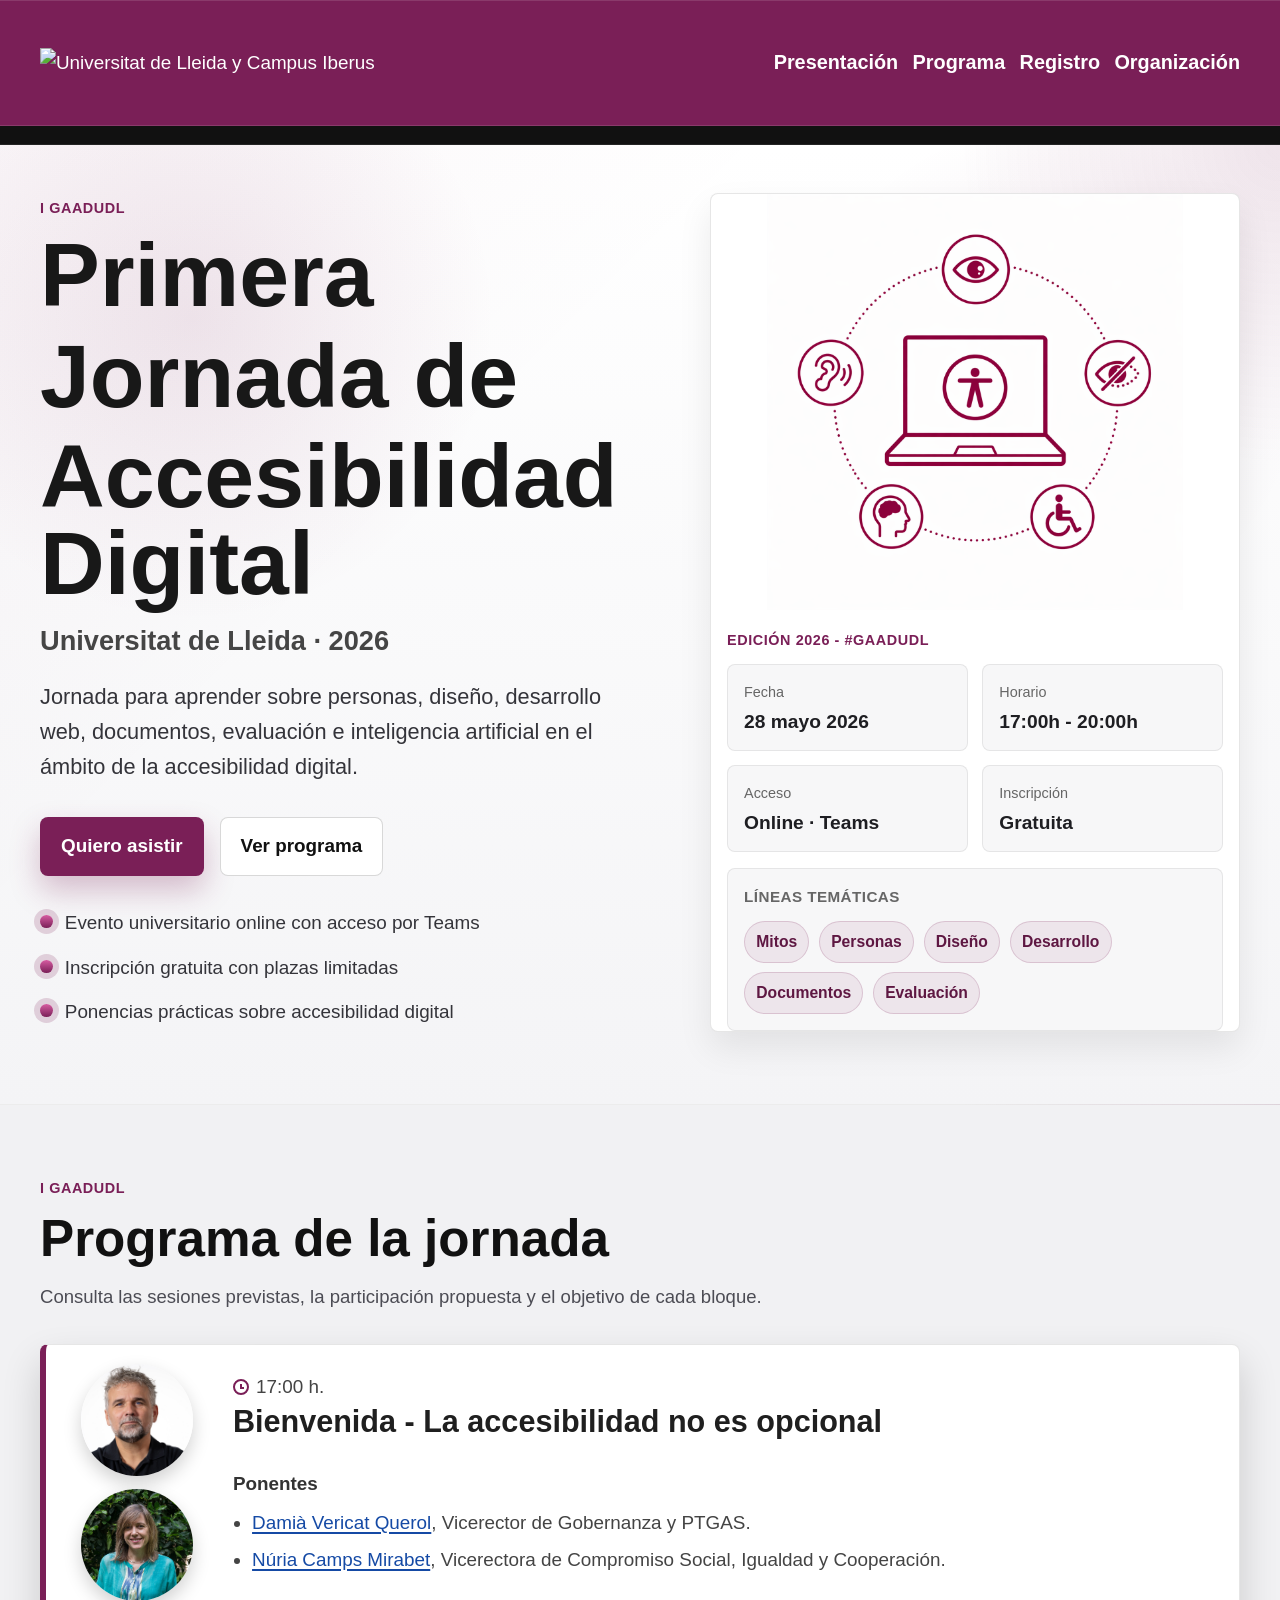
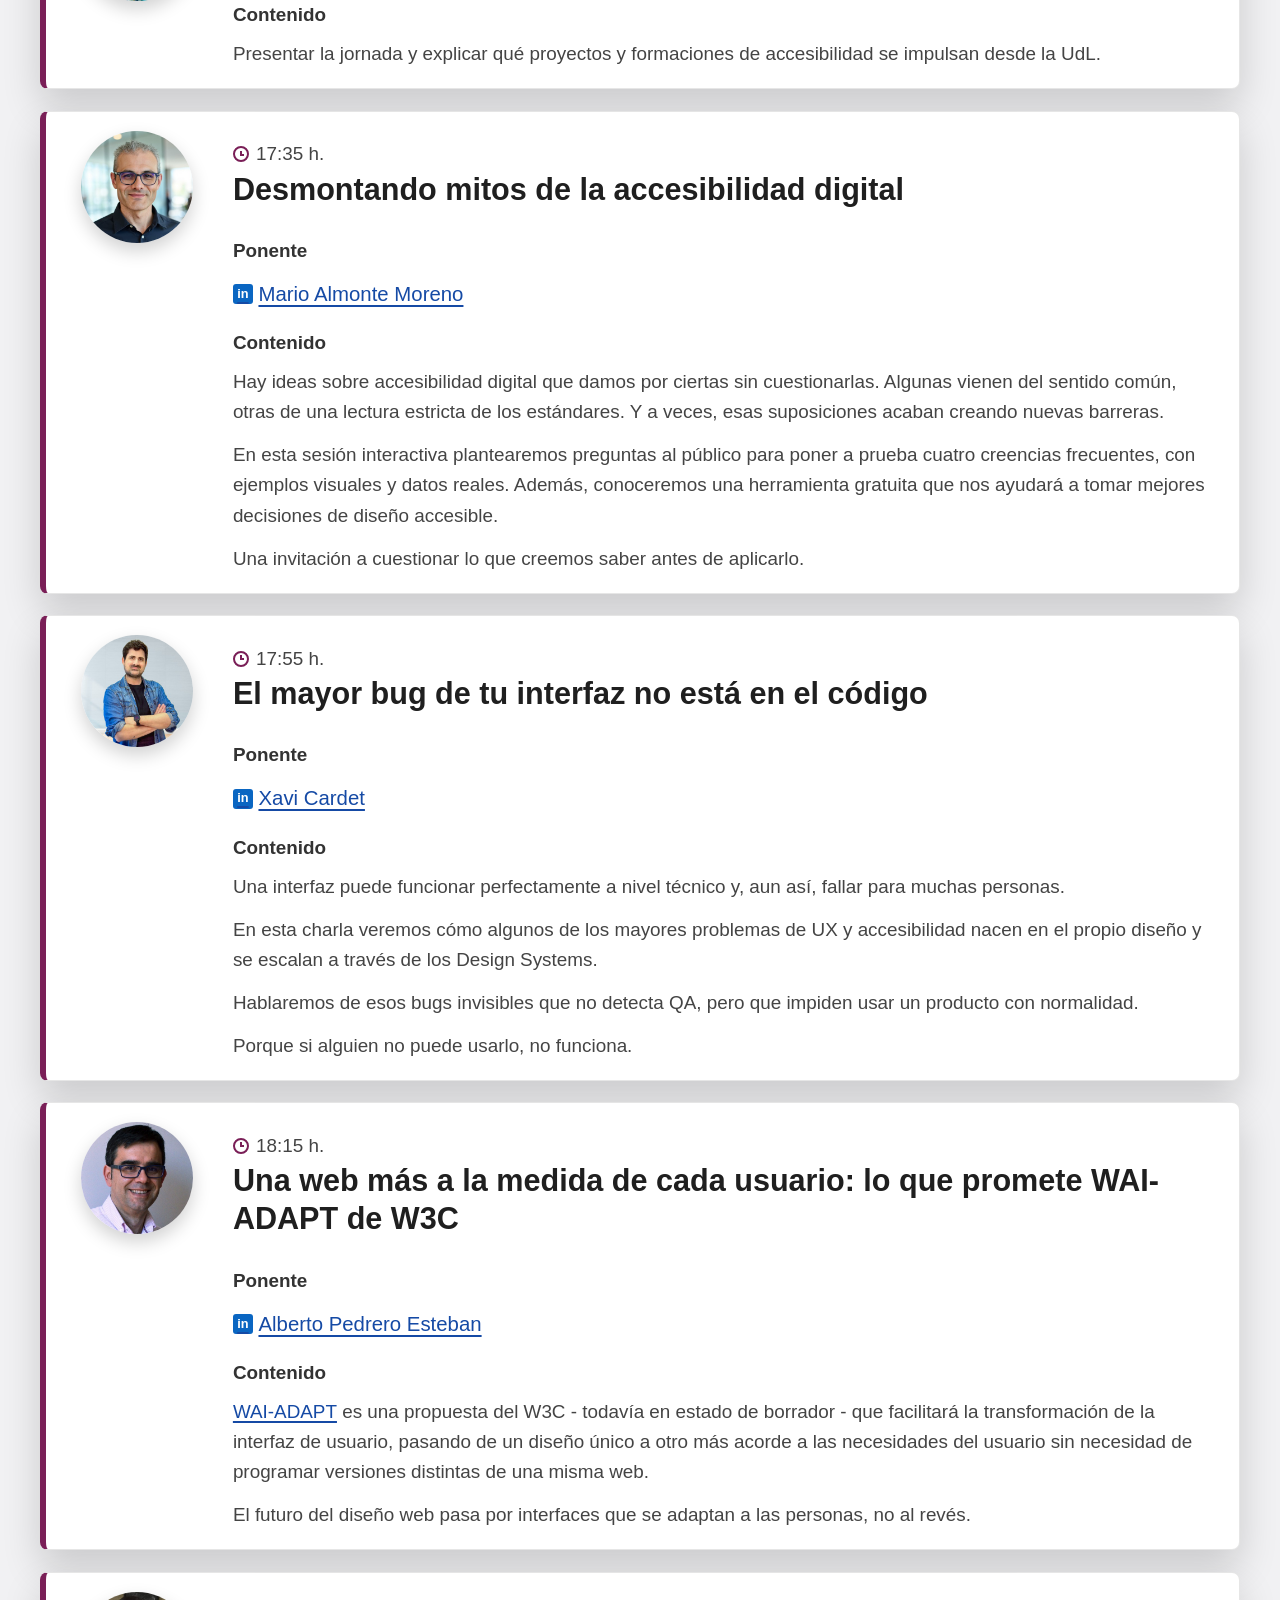
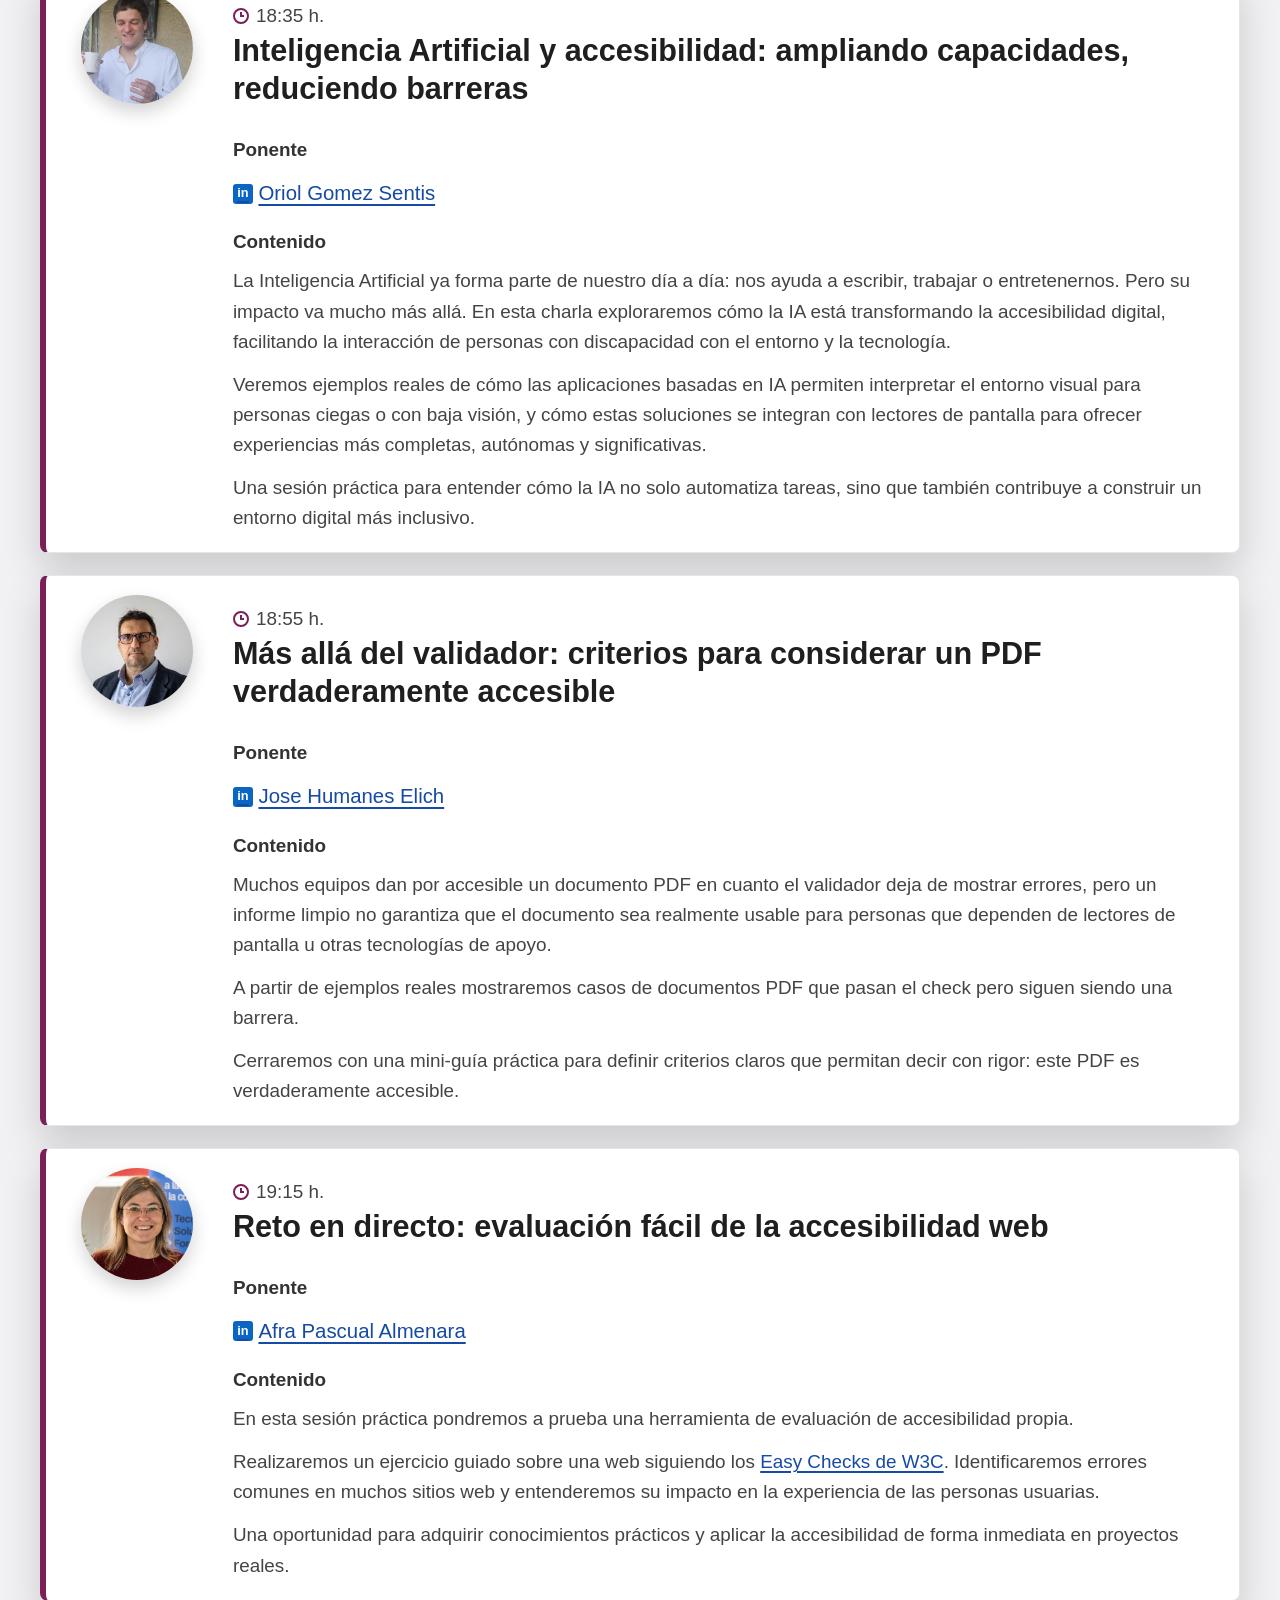
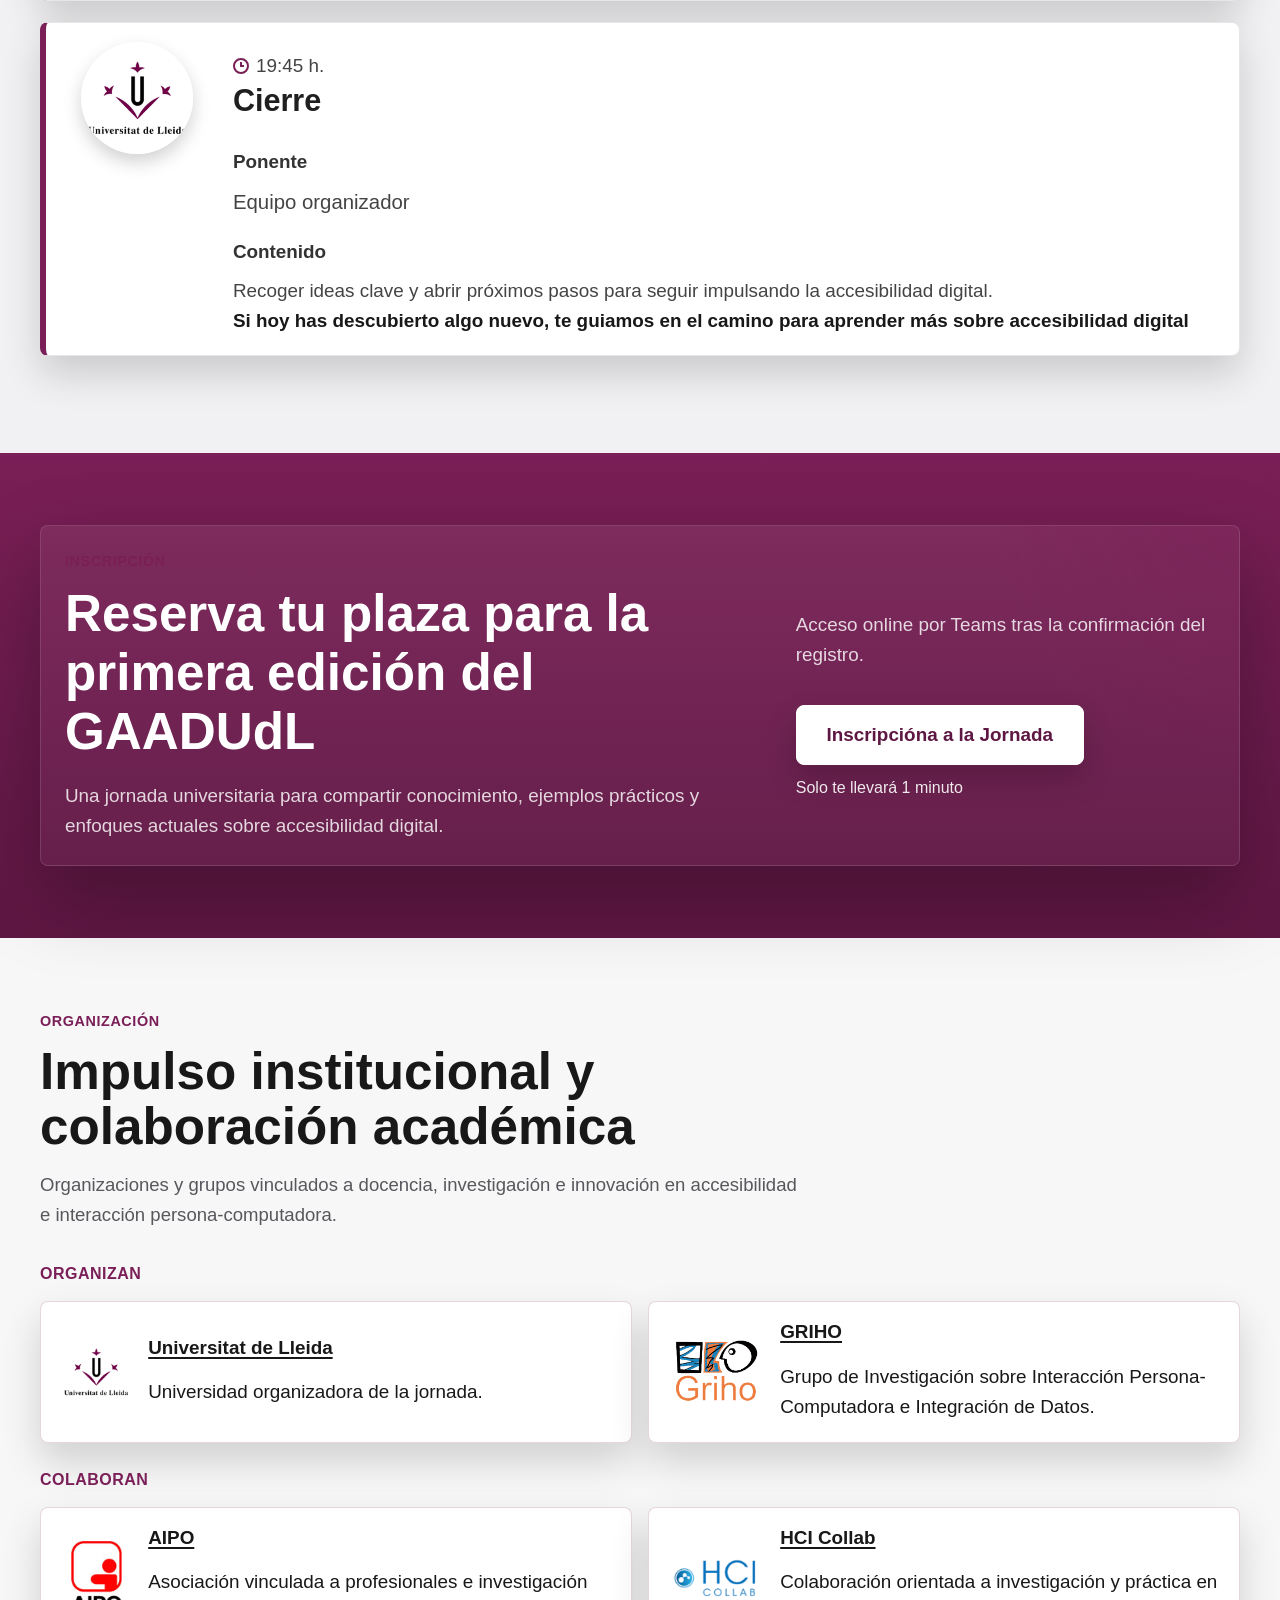
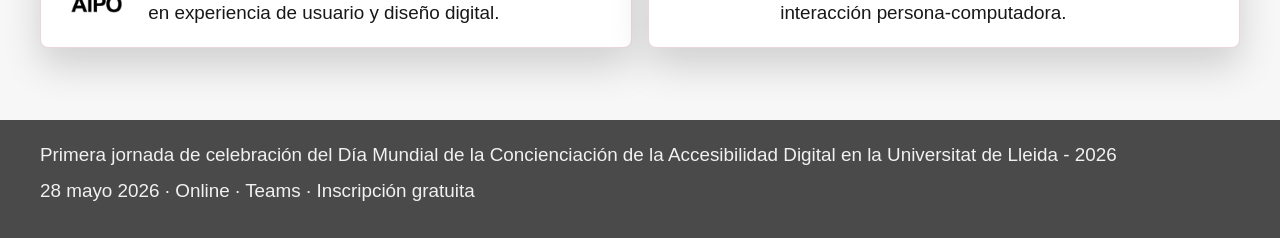
==== index.html @ f54ff7e2 "Update index.html" ====
<!doctype html>
<html lang="es">
<head>
  <meta charset="utf-8">
  <meta name="viewport" content="width=device-width, initial-scale=1">
  <title>Primera Jornada de Accesibilidad Digital | Universitat de Lleida 2026</title>
  <meta name="description" content="Primera jornada de celebración del Día Mundial de la Concienciación de la Accesibilidad Digital en la Universitat de Lleida - 2026. Evento online con inscripción gratuita.">
  <link rel="icon" href="imgs/udl.jpeg" type="image/jpeg">
  <link rel="stylesheet" href="styles.css">
</head>
<body>
  <a class="skip-link" href="#main-content">Saltar al contenido principal</a>

  <header class="site-header">
    <div class="site-header__brandbar">
      <div class="container site-header__brandbar-inner">
        <a class="brand" href="#top">
          <img class="brand__logo-lockup" src="https://www.udl.cat/export/sites/universitat-lleida/.galleries/imagenes-estructura/logo-udl-cabecera.png_1747225888.png" alt="Universitat de Lleida y Campus Iberus">
        </a>
        <button class="menu-toggle" type="button" aria-expanded="false" aria-controls="site-nav">
          Menú
        </button>

        <nav id="site-nav" class="site-nav">
          <ul class="site-nav__list">
            <li><a href="#top">Presentación</a></li>
            <li><a href="#programa">Programa</a></li>
            <li><a href="#registro">Registro</a></li>
            <li><a href="#colaboran">Organización</a></li>
          </ul>
        </nav>
      </div>
    </div>
    <div class="site-header__navband" aria-hidden="true"></div>
  </header>

  <main id="main-content">
    <section id="top" class="hero">
      <div class="hero__backdrop" aria-hidden="true"></div>
      <div class="container hero__grid">
        <div class="hero__content" data-reveal>
          <p class="eyebrow">I GAADUdL</p>
          <h1 class="hero__title">
            <span>Primera </span>
            <span>Jornada de</span>
            <span>Accesibilidad Digital</span>
            <span class="hero__title-subline">Universitat de Lleida · 2026</span>
          </h1>
          <p class="hero__lead">Jornada para aprender sobre personas, diseño, desarrollo web, documentos, evaluación e inteligencia artificial en el ámbito de la accesibilidad digital.</p>

          <div class="hero__actions">

            <a class="button button--primary" href="https://docs.google.com/forms/d/e/1FAIpQLSciwU3qkPsldOzQtyGm69Jm1RcRMKRgeHEhga_idh_gdgJNEg/viewform" target="_blank" rel="noopener noreferrer">
              Quiero asistir
              <span class="visually-hidden">(se abre en una pestaña nueva)</span>
            </a>
            
  
<!--
            <a class="button button--primary" href="https://docs.google.com/forms/d/e/1FAIpQLSciwU3qkPsldOzQtyGm69Jm1RcRMKRgeHEhga_idh_gdgJNEg/viewform" target="_blank" rel="noopener noreferrer">
              Inscribirme a la Jornada
              <span class="visually-hidden">(se abre en una pestaña nueva)</span>
            </a> -->
            <a class="button button--secondary" href="#programa">Ver programa</a>
          </div>

          <ul class="hero__highlights">
            <li>Evento universitario online con acceso por Teams</li>
            <li>Inscripción gratuita con plazas limitadas</li>
            <li>Ponencias prácticas sobre accesibilidad digital</li>
          </ul>
        </div>

        <div class="hero__visual" data-reveal>
          <div class="hero-panel">
            <img class="hero-panel__icon" src="imgs/iconoweb.png" alt="Icono del evento GAADUdL" width="320" height="320">
            <p class="hero-panel__eyebrow">Edición 2026 - #GAADUdL</p>
            <div class="hero-panel__meta">
              <div class="meta-card">
                <span class="meta-card__label">Fecha</span>
                <strong>28 mayo 2026</strong>
              </div>
              <div class="meta-card">
                <span class="meta-card__label">Horario</span>
                <strong>17:00h - 20:00h</strong>
              </div>
              <div class="meta-card">
                <span class="meta-card__label">Acceso</span>
                <strong>Online · Teams</strong>
              </div>
              <div class="meta-card">
                <span class="meta-card__label">Inscripción</span>
                <strong>Gratuita</strong>
              </div>
            </div>

            <div class="hero-panel__topics">
              <p class="hero-panel__topics-title">Líneas temáticas</p>
              <ul class="hero-panel__topics-list">
                <li>Mitos</li>
                <li>Personas</li>
                <li>Diseño</li>
                <li>Desarrollo</li>
                <li>Documentos</li>
                <li>Evaluación</li>
              </ul>
            </div>
          </div>
        </div>
      </div>
    </section>

    <!-- <section id="datos" class="section section--light">
      <div class="container">
        <div class="section-heading" data-reveal>
          <p class="section-heading__eyebrow">Datos clave</p>
          <h2>Todo lo importante, claro desde el primer momento</h2>
          <p>Qué es, cuándo ocurre, cómo se sigue y qué necesitas para participar.</p>
        </div>

        <div class="info-grid">
          <article class="info-card" data-reveal>
            <h3>Fecha</h3>
            <p class="info-card__value">28 mayo 2026</p>
            <p>Sesión única en formato online.</p>
          </article>
          <article class="info-card" data-reveal>
            <h3>Horario</h3>
            <p class="info-card__value">17:00h - 20:00h</p>
            <p>Tres horas de contenidos breves y aplicables.</p>
          </article>
          <article class="info-card" data-reveal>
            <h3>Acceso</h3>
            <p class="info-card__value">Online · Teams</p>
            <p>Recibirás el enlace tras completar la inscripción.</p>
          </article>
          <article class="info-card" data-reveal>
            <h3>Inscripción</h3>
            <p class="info-card__value">Gratuita</p>
            <p>Registro previo necesario para reservar plaza.</p>
          </article>
        </div>
      </div>
    </section> -->

    <section id="programa" class="section section--dark">
      <div class="container">
        <div class="section-heading section-heading--dark" data-reveal>
          <p class="section-heading__eyebrow">I GAADUdL</p>
          <h2 id="programa-title">Programa de la jornada</h2>
          <p class="program-intro">Consulta las sesiones previstas, la participación propuesta y el objetivo de cada bloque.</p>
        </div>

        <div class="dfe-grid-container">
          <article class="dfe-card" aria-labelledby="programa-card-1700" data-reveal>
            <div class="dfe-card-container">
              <p id="hora-ponencia1" class="dfe-card__time-group"><span class="visually-hidden">Hora de inicio: </span><time datetime="2026-05-28T17:00">17:00 h.</time></p>
              <h3 id="programa-card-1700" class="govuk-heading-m" aria-labelledby="programa-card-1700 hora-ponencia1">Bienvenida - La accesibilidad no es opcional</h3>
              <div class="dfe-card__speaker">
                <img class="dfe-card__speaker-image" src="imgs/damia-vericat.jpg" alt="" width="400" height="400">
                <img class="dfe-card__speaker-image" src="imgs/nuria-camps.jpg" alt="" width="400" height="400">
              </div>
              <h4 class="dfe-card__label">Ponentes</h4>
              <ul class="simple-list">
                <li>
                  <a class="dfe-card__speaker-link" href="https://www.udl.cat/ca/organs/vicerectors/vgptgas/" target="_blank" rel="noopener noreferrer">Damià Vericat Querol <span class="visually-hidden">(se abre en una pestaña nueva)</span></a>, Vicerector de Gobernanza y PTGAS.
                </li>
                <li>
                  <a class="dfe-card__speaker-link" href="https://www.udl.cat/ca/organs/vicerectors/vcsic/" target="_blank" rel="noopener noreferrer">Núria Camps Mirabet <span class="visually-hidden">(se abre en una pestaña nueva)</span></a>, Vicerectora de Compromiso Social, Igualdad y Cooperación.
                </li>
              </ul>
              <h4 class="dfe-card__label">Contenido</h4>
              <p>Presentar la jornada y explicar qué proyectos y formaciones de accesibilidad se impulsan desde la UdL.</p>
            </div>
          </article>

          <article class="dfe-card" aria-labelledby="programa-card-1735" data-reveal>
            <div class="dfe-card-container">
              <p id="hora-ponencia2" class="dfe-card__time-group"><span class="visually-hidden">Hora de inicio: </span><time datetime="2026-05-28T17:35">17:35 h.</time></p>
              <h3 id="programa-card-1735" class="govuk-heading-m" aria-labelledby="programa-card-1735 hora-ponencia2">Desmontando mitos de la accesibilidad digital</h3>
              <div class="dfe-card__speaker">
                <img class="dfe-card__speaker-image" src="imgs/mario-almonte.jpeg" alt="" width="400" height="400">
              </div>
              <h4 class="dfe-card__label">Ponente</h4>
              <p class="govuk-body-s"><a class="dfe-card__speaker-link" href="https://www.linkedin.com/in/marioalmonte/" target="_blank" rel="noopener noreferrer"><span class="linkedin-icon" aria-hidden="true">in</span>Mario Almonte Moreno <span class="visually-hidden">(se abre en una pestaña nueva)</span></a></p>
              <h4 class="dfe-card__label">Contenido</h4>
              <p>Hay ideas sobre accesibilidad digital que damos por ciertas sin cuestionarlas. Algunas vienen del sentido común, otras de una lectura estricta de los estándares. Y a veces, esas suposiciones acaban creando nuevas barreras.</p>
              <p>En esta sesión interactiva plantearemos preguntas al público para poner a prueba cuatro creencias frecuentes, con ejemplos visuales y datos reales. Además, conoceremos una herramienta gratuita que nos ayudará a tomar mejores decisiones de diseño accesible.</p>
              <p>Una invitación a cuestionar lo que creemos saber antes de aplicarlo.</p>
            </div>
          </article>

          <article class="dfe-card" aria-labelledby="programa-card-1755" data-reveal>
            <div class="dfe-card-container">
              <p id="hora-ponencia3" class="dfe-card__time-group"><span class="visually-hidden">Hora de inicio: </span><time datetime="2026-05-28T17:55">17:55 h.</time></p>
              <h3 id="programa-card-1755" class="govuk-heading-m" aria-labelledby="programa-card-1755 hora-ponencia3">El mayor bug de tu interfaz no está en el código</h3>
              <div class="dfe-card__speaker">
                <img class="dfe-card__speaker-image" src="imgs/xavi-cardet.jpeg" alt="" width="400" height="400">
              </div>
              <h4 class="dfe-card__label">Ponente</h4>
              <p class="govuk-body-s"><a class="dfe-card__speaker-link" href="https://www.linkedin.com/in/uxavi-cardet/" target="_blank" rel="noopener noreferrer"><span class="linkedin-icon" aria-hidden="true">in</span>Xavi Cardet <span class="visually-hidden">(se abre en una pestaña nueva)</span></a></p>
              <h4 class="dfe-card__label">Contenido</h4>
              <p>Una interfaz puede funcionar perfectamente a nivel técnico y, aun así, fallar para muchas personas.</p>
              <p>En esta charla veremos cómo algunos de los mayores problemas de UX y accesibilidad nacen en el propio diseño y se escalan a través de los Design Systems.</p>
              <p>Hablaremos de esos bugs invisibles que no detecta QA, pero que impiden usar un producto con normalidad.</p>
              <p>Porque si alguien no puede usarlo, no funciona.</p>
            </div>
          </article>

          <article class="dfe-card" aria-labelledby="programa-card-1815" data-reveal>
            <div class="dfe-card-container">
              <p id="hora-ponencia4" class="dfe-card__time-group"><span class="visually-hidden">Hora de inicio: </span><time datetime="2026-05-28T18:15">18:15 h.</time></p>
              <h3 id="programa-card-1815" class="govuk-heading-m" aria-labelledby="programa-card-1815 hora-ponencia4">Una web más a la medida de cada usuario: lo que promete WAI-ADAPT de W3C</h3>
              <div class="dfe-card__speaker">
                <img class="dfe-card__speaker-image" src="imgs/alberto-pedrero.jpeg" alt="" width="400" height="400">
              </div>
              <h4 class="dfe-card__label">Ponente</h4>
              <p class="govuk-body-s"><a class="dfe-card__speaker-link" href="https://www.linkedin.com/in/apedreroes/" target="_blank" rel="noopener noreferrer"><span class="linkedin-icon" aria-hidden="true">in</span>Alberto Pedrero Esteban <span class="visually-hidden">(se abre en una pestaña nueva)</span></a></p>
              <h4 class="dfe-card__label">Contenido</h4>
              <p><a class="dfe-card__speaker-link" href="https://www.w3.org/WAI/adapt/" target="_blank" rel="noopener noreferrer">WAI-ADAPT <span class="visually-hidden">(se abre en una pestaña nueva)</span></a> es una propuesta del W3C - todavía en estado de borrador - que facilitará la transformación de la interfaz de usuario, pasando de un diseño único a otro más acorde a las necesidades del usuario sin necesidad de programar versiones distintas de una misma web.</p>
              <p>El futuro del diseño web pasa por interfaces que se adaptan a las personas, no al revés.</p>
            </div>
          </article>

          <article class="dfe-card" aria-labelledby="programa-card-1835" data-reveal>
            <div class="dfe-card-container">
              <p id="hora-ponencia5" class="dfe-card__time-group"><span class="visually-hidden">Hora de inicio: </span><time datetime="2026-05-28T18:35">18:35 h.</time></p>
              <h3 id="programa-card-1835" class="govuk-heading-m" aria-labelledby="programa-card-1835 hora-ponencia5">Inteligencia Artificial y accesibilidad: ampliando capacidades, reduciendo barreras</h3>
              <div class="dfe-card__speaker">
                <img class="dfe-card__speaker-image" src="imgs/oriol-gomez.jpeg" alt="" width="400" height="400">
              </div>
              <h4 class="dfe-card__label">Ponente</h4>
              <p class="govuk-body-s"><a class="dfe-card__speaker-link" href="https://www.linkedin.com/in/ogomez92/" target="_blank" rel="noopener noreferrer"><span class="linkedin-icon" aria-hidden="true">in</span>Oriol Gomez Sentis <span class="visually-hidden">(se abre en una pestaña nueva)</span></a></p>
              <h4 class="dfe-card__label">Contenido</h4>
              <p>La Inteligencia Artificial ya forma parte de nuestro día a día: nos ayuda a escribir, trabajar o entretenernos. Pero su impacto va mucho más allá. En esta charla exploraremos cómo la IA está transformando la accesibilidad digital, facilitando la interacción de personas con discapacidad con el entorno y la tecnología.</p>
              <p>Veremos ejemplos reales de cómo las aplicaciones basadas en IA permiten interpretar el entorno visual para personas ciegas o con baja visión, y cómo estas soluciones se integran con lectores de pantalla para ofrecer experiencias más completas, autónomas y significativas.</p>
              <p>Una sesión práctica para entender cómo la IA no solo automatiza tareas, sino que también contribuye a construir un entorno digital más inclusivo.</p>
            </div>
          </article>

          <article class="dfe-card" aria-labelledby="programa-card-1855" data-reveal>
            <div class="dfe-card-container">
              <p id="hora-ponencia6" class="dfe-card__time-group"><span class="visually-hidden">Hora de inicio: </span><time datetime="2026-05-28T18:55">18:55 h.</time></p>
              <h3 id="programa-card-1855" class="govuk-heading-m" aria-labelledby="programa-card-1855 hora-ponencia6">Más allá del validador: criterios para considerar un PDF verdaderamente accesible</h3>
              <div class="dfe-card__speaker">
                <img class="dfe-card__speaker-image" src="imgs/jose-humanes.jpeg" alt="" width="400" height="400">
              </div>
              <h4 class="dfe-card__label">Ponente</h4>
              <p class="govuk-body-s"><a class="dfe-card__speaker-link" href="https://www.linkedin.com/in/josehumanes/" target="_blank" rel="noopener noreferrer"><span class="linkedin-icon" aria-hidden="true">in</span>Jose Humanes Elich <span class="visually-hidden">(se abre en una pestaña nueva)</span></a></p>
              <h4 class="dfe-card__label">Contenido</h4>
              <p>Muchos equipos dan por accesible un documento PDF en cuanto el validador deja de mostrar errores, pero un informe limpio no garantiza que el documento sea realmente usable para personas que dependen de lectores de pantalla u otras tecnologías de apoyo.</p>
              <p>A partir de ejemplos reales mostraremos casos de documentos PDF que pasan el check pero siguen siendo una barrera.</p>
              <p>Cerraremos con una mini-guía práctica para definir criterios claros que permitan decir con rigor: este PDF es verdaderamente accesible.</p>
            </div>
          </article>

          <article class="dfe-card" aria-labelledby="programa-card-1915" data-reveal>
            <div class="dfe-card-container">
              <p id="hora-ponencia7" class="dfe-card__time-group"><span class="visually-hidden">Hora de inicio: </span><time datetime="2026-05-28T19:15">19:15 h.</time></p>
              <h3 id="programa-card-1915" class="govuk-heading-m" aria-labelledby="programa-card-1915 hora-ponencia7">Reto en directo: evaluación fácil de la accesibilidad web</h3>
              <div class="dfe-card__speaker">
                <img class="dfe-card__speaker-image" src="imgs/afra-pascual.jpeg" alt="" width="400" height="400">
              </div>
              <h4 class="dfe-card__label">Ponente</h4>
              <p class="govuk-body-s"><a class="dfe-card__speaker-link" href="https://www.linkedin.com/in/afra-pascual-almenara/" target="_blank" rel="noopener noreferrer"><span class="linkedin-icon" aria-hidden="true">in</span>Afra Pascual Almenara <span class="visually-hidden">(se abre en una pestaña nueva)</span></a></p>
              <h4 class="dfe-card__label">Contenido</h4>
              <p>En esta sesión práctica pondremos a prueba una herramienta de evaluación de accesibilidad propia.</p>
              <p>Realizaremos un ejercicio guiado sobre una web siguiendo los <a class="dfe-card__speaker-link" href="https://www.w3.org/WAI/test-evaluate/easy-checks/" target="_blank" rel="noopener noreferrer">Easy Checks de W3C <span class="visually-hidden">(se abre en una pestaña nueva)</span></a>. Identificaremos errores comunes en muchos sitios web y entenderemos su impacto en la experiencia de las personas usuarias.</p>
              <p>Una oportunidad para adquirir conocimientos prácticos y aplicar la accesibilidad de forma inmediata en proyectos reales.</p>
            </div>
          </article>

          <article class="dfe-card" aria-labelledby="programa-card-1945" data-reveal>
            <div class="dfe-card-container">
              <p id="hora-ponencia8" class="dfe-card__time-group"><span class="visually-hidden">Hora de inicio: </span><time datetime="2026-05-28T19:45">19:45 h.</time></p>
              <h3 id="programa-card-1945" class="govuk-heading-m" aria-labelledby="programa-card-1945 hora-ponencia8">Cierre</h3>
              <div class="dfe-card__speaker">
                <img class="dfe-card__speaker-image" src="imgs/udl.jpeg" alt="Logotipo de la Universitat de Lleida" width="400" height="400">
              </div>
              <h4 class="dfe-card__label">Ponente</h4>
              <p class="govuk-body-s">Equipo organizador</p>
              <h4 class="dfe-card__label">Contenido</h4>
              <p>Recoger ideas clave y abrir próximos pasos para seguir impulsando la accesibilidad digital.</p>
              <b>Si hoy has descubierto algo nuevo, te guiamos en el camino para aprender más sobre accesibilidad digital</b>
            </div>
          </article>
        </div>
      </div>
    </section>

    <section id="registro" class="section section--accent">
      <div class="container cta-panel" data-reveal>
        <div class="cta-panel__content">
          <p class="section-heading__eyebrow">Inscripción</p>
          <h2>Reserva tu plaza para la primera edición del GAADUdL</h2>
          <p>Una jornada universitaria para compartir conocimiento, ejemplos prácticos y enfoques actuales sobre accesibilidad digital.</p>
        </div>

        <div class="cta-panel__actions">
          <p class="cta-panel__note">Acceso online por Teams tras la confirmación del registro.</p>
          <a class="button button--primary button--large" href="https://docs.google.com/forms/d/e/1FAIpQLSciwU3qkPsldOzQtyGm69Jm1RcRMKRgeHEhga_idh_gdgJNEg/viewform" target="_blank" rel="noopener noreferrer">
            Inscripcióna a la Jornada
            <span class="visually-hidden">(se abre en una pestaña nueva)</span>
          </a>
          <p class="cta-panel__subnote">Solo te llevará 1 minuto</p>
        </div>
      </div>
    </section>

    <section id="colaboran" class="section section--light">
      <div class="container">
        <div class="section-heading" data-reveal>
          <p class="section-heading__eyebrow">Organización</p>
          <h2>Impulso institucional y colaboración académica</h2>
          <p>Organizaciones y grupos vinculados a docencia, investigación e innovación en accesibilidad e interacción persona-computadora.</p>
        </div>

        <div class="partners-group" data-reveal>
          <h3 class="partners-group__title">Organizan</h3>
          <div class="partners-grid">
            <article class="partner-card" aria-labelledby="programa-card-2001" >
              <img class="partner-card__logo" src="imgs/udl.jpeg" alt="Universitat de Lleida">
              <div>
                <h4 id="programa-card-2001"><a href="https://www.udl.cat/ca/" target="_blank" rel="noopener noreferrer">Universitat de Lleida <span class="visually-hidden">(se abre en una pestaña nueva)</span></a></h4>
                <p>Universidad organizadora de la jornada.</p>
              </div>
            </article>

            
            <article class="partner-card"  aria-labelledby="programa-card-2002" >
              <img class="partner-card__logo partner-card__logo--wide" src="imgs/griho.jpeg" alt="GRIHO">
              <div>
                <h4 id="programa-card-2002"><a href="https://www.griho.udl.cat/en/" target="_blank" rel="noopener noreferrer">GRIHO <span class="visually-hidden">(se abre en una pestaña nueva)</span></a></h4>
                <p>Grupo de Investigación sobre Interacción Persona-Computadora e Integración de Datos.</p>
              </div>
            </article>
          </div>
        </div>

        <div class="partners-group" data-reveal>
          <h3 class="partners-group__title">Colaboran</h3>
          <div class="partners-grid">
            <article class="partner-card"  aria-labelledby="programa-card-2003" >
              <img class="partner-card__logo" src="imgs/aipo.jpg" alt="AIPO">
              <div>
                <h4 id="programa-card-2003"><a href="https://aipo.es/" target="_blank" rel="noopener noreferrer">AIPO <span class="visually-hidden">(se abre en una pestaña nueva)</span></a></h4>
                <p>Asociación vinculada a profesionales e investigación en experiencia de usuario y diseño digital.</p>
              </div>
            </article>

            <article class="partner-card"  aria-labelledby="programa-card-2004" >
              <img class="partner-card__logo partner-card__logo--wide" src="imgs/hci-collab.png" alt="HCI Collab">
              <div>
                <h4 id="programa-card-2004"><a href="https://hci-collab.uxartetic.com/" target="_blank" rel="noopener noreferrer">HCI Collab <span class="visually-hidden">(se abre en una pestaña nueva)</span></a></h4>
                <p>Colaboración orientada a investigación y práctica en interacción persona-computadora.</p>
              </div>
            </article>
          </div>
        </div>
      </div>
    </section>
  </main>

  <footer class="site-footer">
    <div class="container site-footer__inner">
      <p class="site-footer__title">Primera jornada de celebración del Día Mundial de la Concienciación de la Accesibilidad Digital en la Universitat de Lleida - 2026</p>
      <p class="site-footer__meta">28 mayo 2026 · Online · Teams · Inscripción gratuita</p>
    </div>
  </footer>

  <!-- a11y: la página prioriza semántica nativa, contraste alto, foco visible, navegación por teclado y animación reducida cuando el usuario así lo indica -->
  <script src="script.js"></script>
</body>
</html>
---- styles.css ----
:root {
  --udl-magenta: #7a1f57;
  --udl-magenta-dark: #5e1742;
  --udl-black: #111;
  --udl-slate: #454545;
  --white: #ffffff;
  --light-gray: #f5f5f5;
  --surface-dark: #161616;
  --surface-dark-2: #1e1e1f;
  --surface-dark-3: #27272a;
  --surface-light: #ffffff;
  --surface-soft: #f8f8f8;
  --border-soft: rgba(255, 255, 255, 0.14);
  --border-strong: rgba(122, 31, 87, 0.18);
  --text-main: #f7f7f7;
  --text-dark: #181818;
  --text-muted: #d4d4d8;
  --text-soft: #57575c;
  --focus-ring: #0b57d0;
  --focus-ring-dark: #ffe566;
  --shadow-lg: 0 30px 80px rgba(0, 0, 0, 0.28);
  --shadow-md: 0 18px 38px rgba(0, 0, 0, 0.16);
  --radius-sm: 8px;
  --radius-md: 8px;
  --radius-lg: 8px;
  --max-width: 1200px;
  --space-1: 0.5rem;
  --space-2: 0.75rem;
  --space-3: 1rem;
  --space-4: 1.5rem;
  --space-5: 2rem;
  --space-6: 3rem;
  --space-7: 4.5rem;
}

*,
*::before,
*::after {
  box-sizing: border-box;
}

html {
  scroll-behavior: smooth;
}

body {
  margin: 0;
  font-family: "Trebuchet MS", Arial, sans-serif;
  background:
    linear-gradient(180deg, #f7f7f8 0%, #f7f7f8 100%);
  color: var(--text-dark);
  line-height: 1.6;
  font-size: 1.18rem;
  min-width: 320px;
}

img {
  display: block;
  max-width: 100%;
}

a {
  color: inherit;
  text-decoration-thickness: 0.08em;
  text-underline-offset: 0.18em;
}

a:hover {
  text-decoration-thickness: 0.12em;
}

a:focus-visible,
button:focus-visible {
  outline: 3px solid var(--focus-ring);
  outline-offset: 3px;
}

.skip-link,
.visually-hidden {
  position: absolute;
  width: 1px;
  height: 1px;
  padding: 0;
  margin: -1px;
  overflow: hidden;
  clip: rect(0, 0, 0, 0);
  white-space: nowrap;
  border: 0;
}

.skip-link:focus {
  clip: auto;
  width: auto;
  height: auto;
  margin: 0;
  overflow: visible;
  left: 1rem;
  top: 1rem;
  z-index: 1000;
  background: var(--focus-ring-dark);
  color: #000;
  padding: 0.9rem 1rem;
  border-radius: var(--radius-sm);
}

.container {
  width: min(100% - 2rem, var(--max-width));
  margin: 0 auto;
}

.site-header {
  position: sticky;
  top: 0;
  z-index: 20;
  background: transparent;
  backdrop-filter: blur(12px);
}

.site-header__brandbar {
  background: var(--udl-magenta);
  border-top: 1px solid rgba(255, 255, 255, 0.12);
  border-bottom: 1px solid rgba(255, 255, 255, 0.12);
}

.site-header__brandbar-inner {
  min-height: 7.75rem;
  display: flex;
  align-items: center;
  justify-content: space-between;
  gap: 1.5rem;
}

.site-header__navband {
  background: #111;
  border-bottom: 1px solid rgba(255, 255, 255, 0.08);
  min-height: 1em;
}

.site-header__inner {
  display: contents;
}

.brand {
  display: inline-flex;
  align-items: center;
  text-decoration: none;
  color: var(--white);
}

.brand__logo-lockup {
  width: min(100%, 32rem);
  height: auto;
  display: block;
}

.site-nav__list {
  display: flex;
  align-items: center;
  gap: 0.9rem;
  list-style: none;
  margin: 0;
  padding: 0;
}

.site-nav a {
  display: inline-flex;
  align-items: center;
  min-height: 44px;
  padding: 0.75rem 0;
  border-radius: 0;
  color: #fff;
  text-decoration: none;
  font-size: 1.24rem;
  font-weight: 800;
}

.site-nav a:hover,
.site-nav a:focus-visible {
  background: transparent;
  color: #fff;
  text-decoration: underline;
}

.site-header a:focus-visible,
.site-header button:focus-visible,
.section--accent a:focus-visible,
.section--accent button:focus-visible,
.site-footer a:focus-visible {
  outline-color: var(--focus-ring-dark);
}

.menu-toggle {
  display: none;
  min-height: 44px;
  padding: 0.65rem 1rem;
  border: 1px solid rgba(255, 255, 255, 0.18);
  border-radius: var(--radius-sm);
  background: transparent;
  color: #fff;
  font: inherit;
  font-weight: 700;
}

.hero {
  position: relative;
  overflow: clip;
  color: var(--text-dark);
  padding: var(--space-6) 0 var(--space-7);
  background:
    radial-gradient(circle at top right, rgba(122, 31, 87, 0.12), transparent 20rem),
    linear-gradient(180deg, #ffffff 0%, #f4f4f6 100%);
  border-bottom: 1px solid rgba(17, 17, 17, 0.08);
}

.hero__backdrop {
  position: absolute;
  inset: 0;
  background:
    radial-gradient(circle at 15% 18%, rgba(122, 31, 87, 0.1), transparent 19rem),
    radial-gradient(circle at 82% 24%, rgba(122, 31, 87, 0.08), transparent 16rem),
    linear-gradient(135deg, rgba(122, 31, 87, 0.04), transparent 35%);
  pointer-events: none;
}

.hero__grid {
  position: relative;
  display: grid;
  grid-template-columns: minmax(0, 1.08fr) minmax(300px, 0.92fr);
  gap: var(--space-6);
  align-items: center;
  min-height: calc(100vh - 5rem);
}

.eyebrow,
.section-heading__eyebrow,
.hero-panel__eyebrow,
.program-card__kicker {
  margin: 0 0 var(--space-2);
  color: var(--udl-magenta);
  font-weight: 800;
  font-size: 0.9rem;
  text-transform: uppercase;
  letter-spacing: 0.04em;
}

.hero__eyebrow-link {
  display: inline-flex;
  margin-bottom: 0.45rem;
  color: var(--udl-magenta);
  font-size: 1rem;
  font-weight: 800;
  text-decoration: underline;
  text-underline-offset: 0.18em;
}

.hero__title {
  margin: 0;
  display: grid;
  gap: 0.15em;
  font-size: clamp(2.8rem, 7vw, 5.6rem);
  line-height: 0.97;
  max-width: 11ch;
}

.hero__title-subline {
  margin-top: 0.3rem;
  color: var(--udl-slate);
  font-size: clamp(1.25rem, 2.2vw, 1.7rem);
  line-height: 1.15;
}

.hero__lead {
  max-width: 38rem;
  margin: var(--space-4) 0 0;
  font-size: clamp(1.18rem, 1.7vw, 1.42rem);
  color: #34343a;
}

.hero__actions {
  display: flex;
  flex-wrap: wrap;
  gap: var(--space-3);
  margin-top: var(--space-5);
}

.button {
  display: inline-flex;
  align-items: center;
  justify-content: center;
  min-height: 48px;
  padding: 0.85rem 1.25rem;
  border-radius: var(--radius-md);
  border: 1px solid transparent;
  font-weight: 800;
  text-decoration: none;
  transition: transform 180ms ease, background-color 180ms ease, border-color 180ms ease, box-shadow 180ms ease;
}

.button:hover {
  transform: translateY(-1px);
}

.button:active {
  transform: translateY(1px);
}

.button--primary {
  background: var(--udl-magenta);
  color: var(--white);
  box-shadow: 0 14px 30px rgba(122, 31, 87, 0.28);
}

.button--primary:hover,
.button--primary:focus-visible {
  background: var(--udl-magenta-dark);
}

.button--secondary {
  background: #fff;
  border-color: rgba(17, 17, 17, 0.16);
  color: var(--udl-black);
}

.button--secondary:hover,
.button--secondary:focus-visible {
  background: #f3f3f5;
}

.button--large {
  min-width: min(100%, 18rem);
}

.hero__highlights {
  list-style: none;
  margin: var(--space-5) 0 0;
  padding: 0;
  display: grid;
  gap: 0.9rem;
}

.hero__highlights li {
  display: flex;
  align-items: start;
  gap: 0.75rem;
  color: #34343a;
}

.hero__highlights li::before {
  content: "";
  width: 0.8rem;
  height: 0.8rem;
  margin-top: 0.45rem;
  border-radius: 50%;
  background: linear-gradient(180deg, #d65ca1, var(--udl-magenta));
  box-shadow: 0 0 0 6px rgba(122, 31, 87, 0.18);
  flex: 0 0 auto;
}

.hero-panel {
  position: relative;
  padding: 0;
  border-radius: var(--radius-lg);
  background: #ffffff;
  border: 1px solid rgba(17, 17, 17, 0.1);
  box-shadow: 0 16px 34px rgba(0, 0, 0, 0.08);
  overflow: hidden;
}

.hero-panel__icon {
  display: block;
  width: min(100%, 26rem);
  max-width: 26rem;
  height: auto;
  margin: 0 auto 1.2rem;
}

.hero-panel__eyebrow,
.hero-panel__meta,
.hero-panel__topics {
  margin-left: 1rem;
  margin-right: 1rem;
}

.hero-panel__eyebrow {
  margin-top: 0.9rem;
}

.hero-panel__meta {
  display: grid;
  grid-template-columns: repeat(2, minmax(0, 1fr));
  gap: 0.9rem;
}

.meta-card {
  padding: 1rem;
  border-radius: var(--radius-md);
  background: #f7f7f8;
  border: 1px solid rgba(17, 17, 17, 0.08);
}

.meta-card__label {
  display: block;
  margin-bottom: 0.35rem;
  color: #666;
  font-size: 0.9rem;
}

.meta-card strong {
  color: #1e1e22;
}

.meta-card strong {
  display: block;
  font-size: 1.2rem;
  line-height: 1.25;
}

.hero-panel__topics {
  margin-top: 1rem;
  padding: 1rem;
  border-radius: var(--radius-md);
  background: #f7f7f8;
  border: 1px solid rgba(17, 17, 17, 0.08);
}

.hero-panel__topics-title {
  margin: 0 0 0.75rem;
  color: #666;
  font-size: 0.95rem;
  font-weight: 800;
  text-transform: uppercase;
  letter-spacing: 0.03em;
}

.hero-panel__topics-list {
  list-style: none;
  display: flex;
  flex-wrap: wrap;
  gap: 0.6rem;
  margin: 0;
  padding: 0;
}

.hero-panel__topics-list li {
  padding: 0.45rem 0.7rem;
  border-radius: 999px;
  background: rgba(122, 31, 87, 0.08);
  border: 1px solid rgba(122, 31, 87, 0.18);
  color: var(--udl-magenta-dark);
  font-size: 0.98rem;
  font-weight: 700;
}

.section {
  padding: var(--space-7) 0;
}

.section--light {
  background: transparent;
}

.section--dark {
  background: #f1f1f3;
  color: var(--text-dark);
}

.section--accent {
  background: linear-gradient(180deg, #7a1f57 0%, #5e1742 100%);
  color: var(--white);
}

.section-heading {
  max-width: 48rem;
  margin-bottom: var(--space-5);
}

.section-heading h2 {
  margin: 0;
  font-size: clamp(2rem, 4vw, 3.3rem);
  line-height: 1.06;
  color: var(--text-dark);
}

.section-heading p:last-child {
  margin: 1rem 0 0;
  color: var(--text-soft);
  font-size: 1.16rem;
}

.section-heading--dark h2 {
  color: var(--udl-black);
}

.section-heading--dark p:last-child {
  color: #4c4c54;
}

.section-heading--dark .section-heading__eyebrow {
  color: var(--udl-magenta);
}

.info-grid,
.partners-grid {
  display: grid;
  gap: 1rem;
}

.info-grid {
  grid-template-columns: repeat(4, minmax(0, 1fr));
}

.info-card,
.partner-card {
  border-radius: var(--radius-lg);
}

.info-card {
  padding: 1.2rem;
  background: #fff;
  border: 1px solid rgba(17, 17, 17, 0.08);
  box-shadow: var(--shadow-md);
  transition: transform 180ms ease, box-shadow 180ms ease;
}

.info-card:hover,
.partner-card:hover {
  transform: translateY(-3px);
}

.info-card h3,
.partner-card h3,
.partner-card h4,
.cta-panel h2 {
  margin: 0;
  line-height: 1.15;
}

.info-card__value {
  margin: 0.85rem 0 0.45rem;
  font-size: 1.6rem;
  font-weight: 800;
  color: var(--udl-magenta);
}

.info-card p:last-child,
.partner-card p:last-child,
.cta-panel p:last-child {
  margin-bottom: 0;
}

.program-intro {
  max-width: 72ch;
}

.dfe-grid-container {
  display: grid;
  gap: 1.35rem;
  margin: 1.25rem 0 1.6rem;
}

.dfe-card {
  display: grid;
  border: 1px solid rgba(17, 17, 17, 0.1);
  border-left: 6px solid var(--udl-magenta);
  border-radius: 8px;
  background: #ffffff;
  min-width: 0;
  overflow: hidden;
  box-shadow: var(--shadow-md);
}

.dfe-card__time-group {
  align-items: center;
  color: var(--udl-magenta);
  display: flex;
  gap: 0.45rem;
  grid-column: 2;
  justify-content: flex-start;
  margin-bottom: 0.5rem;
  padding: 0;
}

.dfe-card__time-group::before {
  background:
    linear-gradient(var(--udl-magenta), var(--udl-magenta)) 50% 28% / 2px 34% no-repeat,
    linear-gradient(var(--udl-magenta), var(--udl-magenta)) 62% 52% / 34% 2px no-repeat;
  border: 2px solid var(--udl-magenta);
  border-radius: 50%;
  content: "";
  flex: 0 0 auto;
  height: 1rem;
  width: 1rem;
}

.dfe-card__time {
  margin: 0;
  display: inline-flex;
  align-items: center;
  font-size: 1.06em;
  font-weight: 800;
  line-height: 1.1;
}


.dfe-card-container {
  display: grid;
  grid-template-columns: 144px minmax(0, 1fr);
  column-gap: 1.5rem;
  align-items: start;
  padding: 1em;
}

.dfe-card__speaker {
  display: grid;
  justify-items: center;
  gap: 0.85rem;
  grid-column: 1;
  grid-row: 1 / span 12;
  margin: 0;
  text-align: left;
}

.dfe-card__speaker-link {
  align-items: center;
  color: #154aa5;
  display: inline-flex;
  flex-wrap: wrap;
  gap: 0.35rem;
  max-width: 100%;
  text-underline-offset: 0.18em;
}

.linkedin-icon {
  align-items: center;
  background: #0a66c2;
  border-radius: 3px;
  color: #fff;
  display: inline-flex;
  font-family: Arial, sans-serif;
  font-size: 0.8rem;
  font-weight: 800;
  height: 1.25rem;
  justify-content: center;
  line-height: 1;
  width: 1.25rem;
}

.dfe-card__speaker-image {
  width: 112px;
  height: 112px;
  border-radius: 50%;
  object-fit: cover;
  box-shadow: 0 8px 18px rgba(0, 0, 0, 0.18);
}

.dfe-card-container > :not(.dfe-card__speaker) {
  grid-column: 2;
}

.govuk-heading-m {
  margin: 0 0 0.65rem;
  font-size: 1.62em;
  line-height: 1.25;
  color: #1f1f1f;
  overflow-wrap: anywhere;
}

.dfe-card__label {
  display: block;
  margin-top: 1.1rem;
  margin-bottom: 0;
  font-size: 1em;
  font-weight: 700;
  color: #333;
}

.dfe-card-container p,
.dfe-card-container ul {
  margin-top: 0.55rem;
  margin-bottom: 0;
  color: #444;
}

.dfe-card-container p + p {
  margin-top: 0.8rem;
}

.govuk-body-s {
  color: #444;
  font-size: 1.08em;
}

.simple-list {
  margin: 0;
  padding-left: 1.2rem;
}

.simple-list li {
  margin-bottom: 0.45rem;
}

.cta-panel {
  display: grid;
  grid-template-columns: minmax(0, 1.25fr) minmax(18rem, 0.75fr);
  gap: var(--space-5);
  align-items: center;
  padding: 1.5rem;
  border-radius: var(--radius-lg);
  background:
    radial-gradient(circle at top right, rgba(122, 31, 87, 0.35), transparent 15rem),
    linear-gradient(180deg, rgba(255, 255, 255, 0.06), rgba(255, 255, 255, 0.03));
  border: 1px solid rgba(255, 255, 255, 0.12);
  box-shadow: var(--shadow-lg);
}

.cta-panel__content h2 {
  font-size: clamp(2.2rem, 4.2vw, 3.2rem);
}

.cta-panel__content p:last-child,
.cta-panel__note {
  color: rgba(255, 255, 255, 0.82);
}

.cta-panel__subnote {
  margin: -0.35rem 0 0;
  color: rgba(255, 255, 255, 0.9);
  font-size: 1rem;
}

.section--accent .button--primary {
  background: #ffffff;
  color: var(--udl-magenta-dark);
  border-color: #ffffff;
  box-shadow: 0 14px 30px rgba(0, 0, 0, 0.18);
}

.section--accent .button--primary:hover,
.section--accent .button--primary:focus-visible {
  background: #f4f4f6;
  color: var(--udl-magenta-dark);
}

.cta-panel__actions {
  display: grid;
  gap: 1rem;
  justify-items: start;
}

.partners-group + .partners-group {
  margin-top: 1.5rem;
}

.partners-group__title {
  margin: 0 0 0.9rem;
  color: var(--udl-magenta);
  font-size: 1rem;
  font-weight: 800;
  text-transform: uppercase;
  letter-spacing: 0.03em;
}

.partners-grid {
  grid-template-columns: repeat(2, minmax(0, 1fr));
}

.partner-card {
  display: flex;
  align-items: center;
  gap: 1rem;
  padding: 1.2rem;
  background: var(--surface-light);
  border: 1px solid var(--border-strong);
  box-shadow: var(--shadow-md);
  transition: transform 180ms ease, box-shadow 180ms ease;
}

.partner-card__logo {
  width: 4.5rem;
  height: 4.5rem;
  object-fit: contain;
  border-radius: 8px;
  flex: 0 0 auto;
}

.partner-card__logo--wide {
  width: 6rem;
}

.partner-card--text {
  align-items: stretch;
}

.partner-mark {
  width: 4.5rem;
  min-width: 4.5rem;
  border-radius: 8px;
  display: grid;
  place-items: center;
  background: linear-gradient(180deg, rgba(122, 31, 87, 0.14), rgba(122, 31, 87, 0.08));
  color: var(--udl-magenta);
  font-weight: 900;
  letter-spacing: 0.04em;
}

.site-footer {
  padding: 1.25rem 0 2rem;
  background: #4a4a4a;
  color: rgba(255, 255, 255, 0.92);
}

.site-footer__inner {
  display: grid;
  gap: 0.35rem;
}

.site-footer__title,
.site-footer__meta {
  margin: 0;
}

[data-reveal] {
  opacity: 0;
  transform: translateY(18px);
  transition: opacity 600ms ease, transform 600ms ease;
}

[data-reveal].is-visible {
  opacity: 1;
  transform: translateY(0);
}

@media (max-width: 960px) {
  .hero__grid,
  .cta-panel,
  .info-grid,
  .partners-grid {
    grid-template-columns: 1fr;
  }

  .hero {
    padding-top: 2.5rem;
  }

  .hero__grid {
    min-height: auto;
  }

  .hero__title {
    max-width: 12ch;
  }
}

@media (max-width: 760px) {
  .site-header__inner {
    display: flex;
    align-items: center;
    justify-content: flex-end;
  }

  .site-header__brandbar-inner {
    min-height: 6.5rem;
  }

  .menu-toggle {
    display: inline-flex;
    align-items: center;
    justify-content: center;
  }

  .site-nav {
    position: absolute;
    top: calc(100% - 2.25rem);
    right: 1rem;
    left: 1rem;
    padding: 0.75rem;
    border-radius: var(--radius-lg);
    background: rgba(17, 17, 17, 0.98);
    border: 1px solid rgba(255, 255, 255, 0.08);
    box-shadow: var(--shadow-lg);
  }

  .site-nav[hidden] {
    display: none;
  }

  .site-nav__list {
    flex-direction: column;
    align-items: stretch;
  }

  .site-nav a {
    width: 100%;
    padding: 0.8rem 0.35rem;
  }

  .hero__actions {
    flex-direction: column;
    align-items: stretch;
  }

  .button {
    width: 100%;
  }

  .hero-panel {
    padding: 1rem;
  }

  .hero-panel__meta {
    grid-template-columns: 1fr;
  }

  .section {
    padding: 3.5rem 0;
  }

  .cta-panel__actions {
    justify-items: stretch;
  }

  .dfe-card,
  .dfe-card-container {
    grid-template-columns: 1fr;
  }

  .dfe-card-container {
    padding: 1rem;
  }

  .dfe-card__time {
    font-size: 1.1em;
  }

  .dfe-card__speaker,
  .dfe-card__time-group,
  .dfe-card-container > :not(.dfe-card__speaker) {
    grid-column: 1;
  }

  .dfe-card__speaker {
    grid-row: auto;
    justify-items: start;
    margin-bottom: 0.8rem;
  }

  .dfe-card__speaker-image {
    height: 96px;
    width: 96px;
  }

  .dfe-card__speaker-link {
    align-items: flex-start;
  }
}

@media (max-width: 560px) {
  body {
    font-size: 1.08rem;
  }

  .container {
    width: min(100% - 1.25rem, var(--max-width));
  }

  .brand__text span {
    display: none;
  }

  .hero__title {
    max-width: none;
    font-size: clamp(2.35rem, 12vw, 3.65rem);
  }

  .section-heading h2,
  .cta-panel__content h2 {
    font-size: clamp(1.8rem, 9vw, 2.45rem);
  }

  .info-card,
  .partner-card,
  .cta-panel {
    padding: 1rem;
  }

  .partner-card {
    flex-direction: column;
    align-items: flex-start;
  }
}

@media (prefers-reduced-motion: reduce) {
  html {
    scroll-behavior: auto;
  }

  *,
  *::before,
  *::after {
    animation: none !important;
    transition: none !important;
  }

  [data-reveal] {
    opacity: 1;
    transform: none;
  }
}

/* Accesibilidad:
   1. Contraste alto en hero, tarjetas y botones.
   2. Foco visible consistente con :focus-visible.
   3. Navegación móvil con botón real y estado aria-expanded.
   4. Animación desactivable con prefers-reduced-motion.
   5. Semántica nativa y textos legibles sin depender del color. */
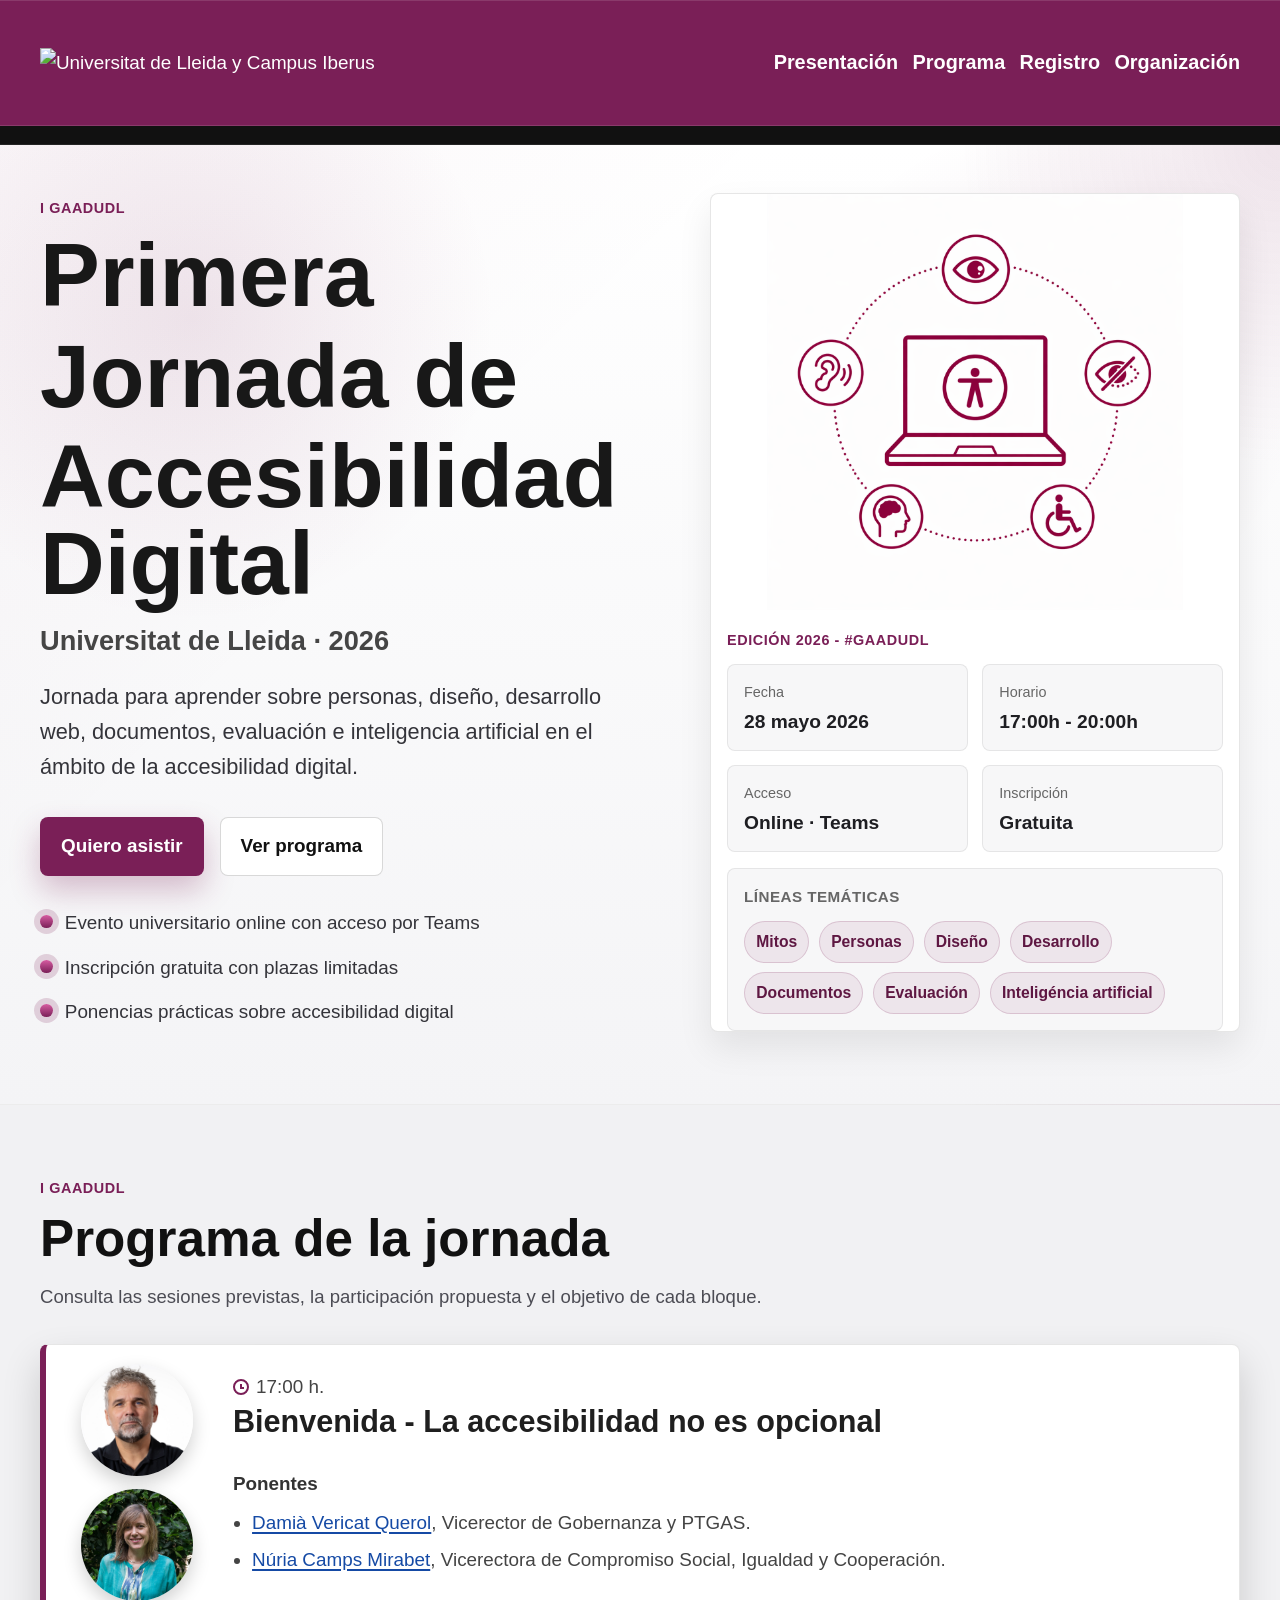
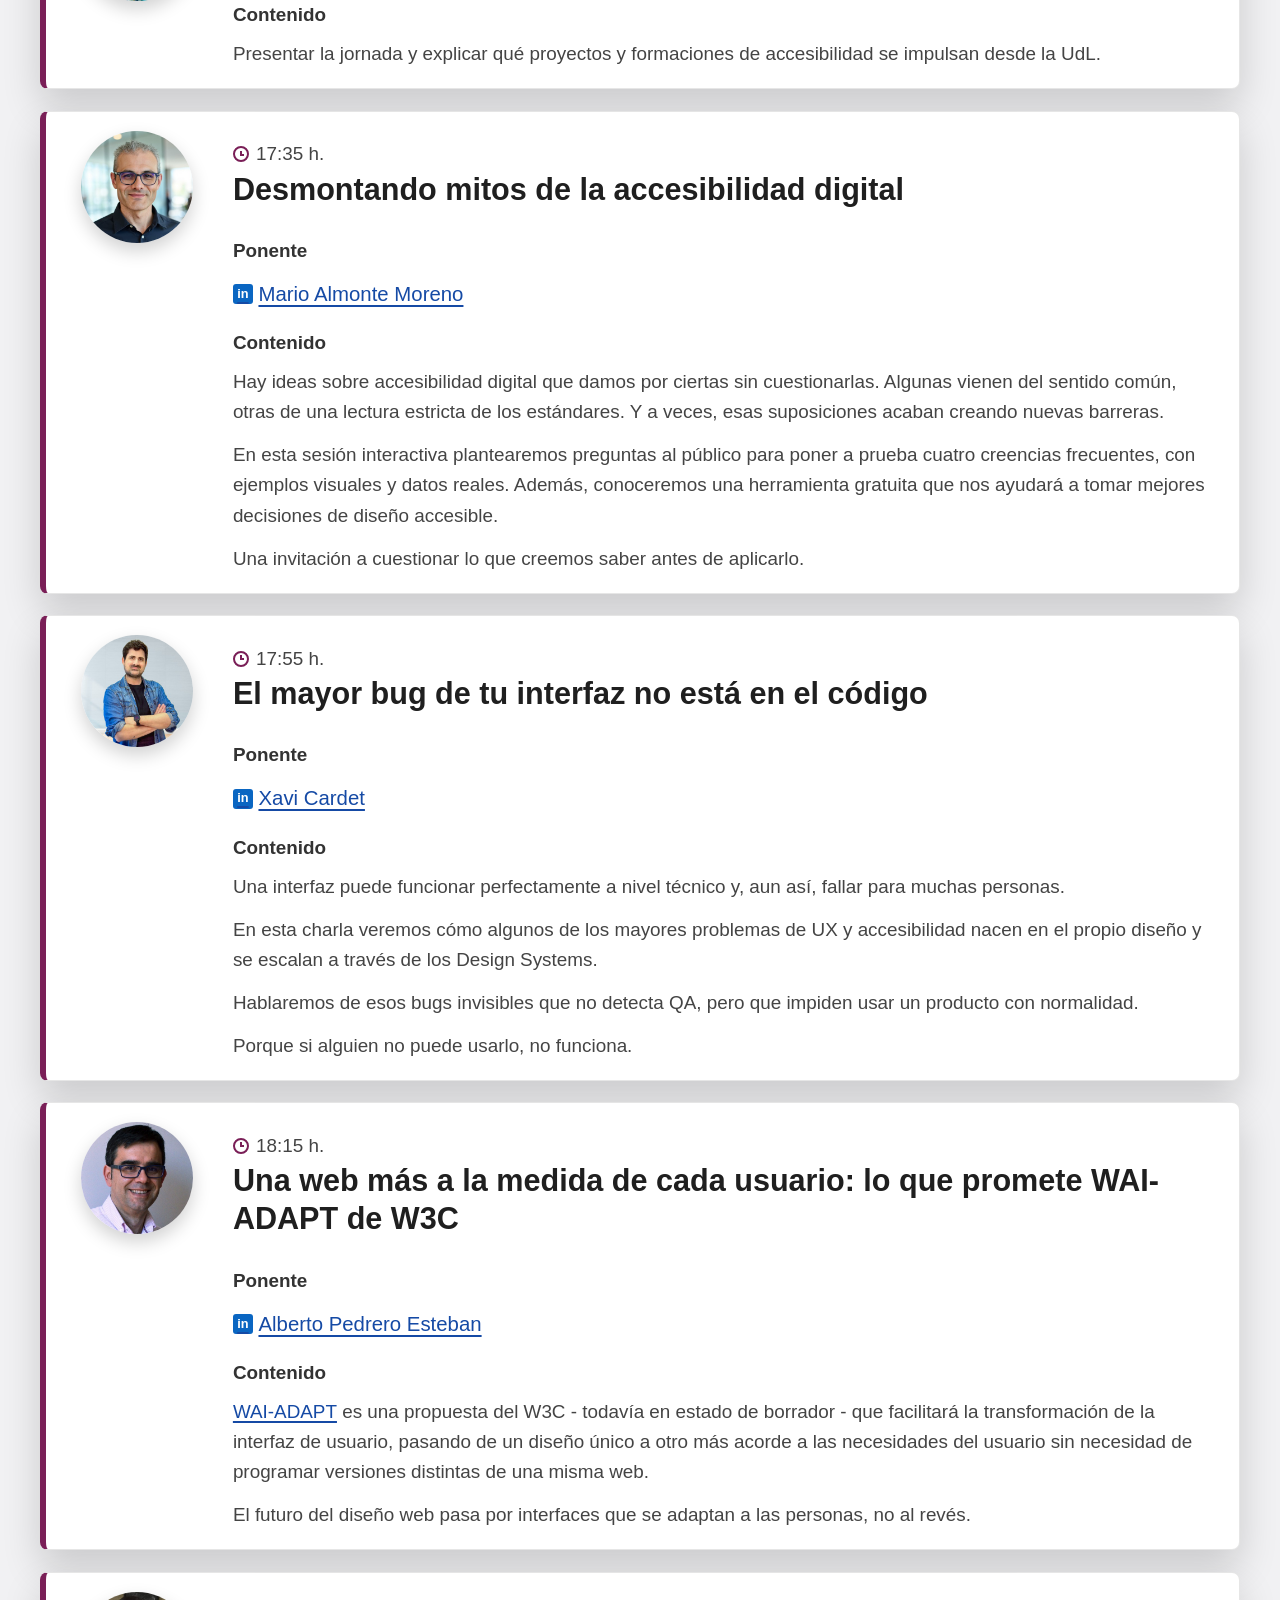
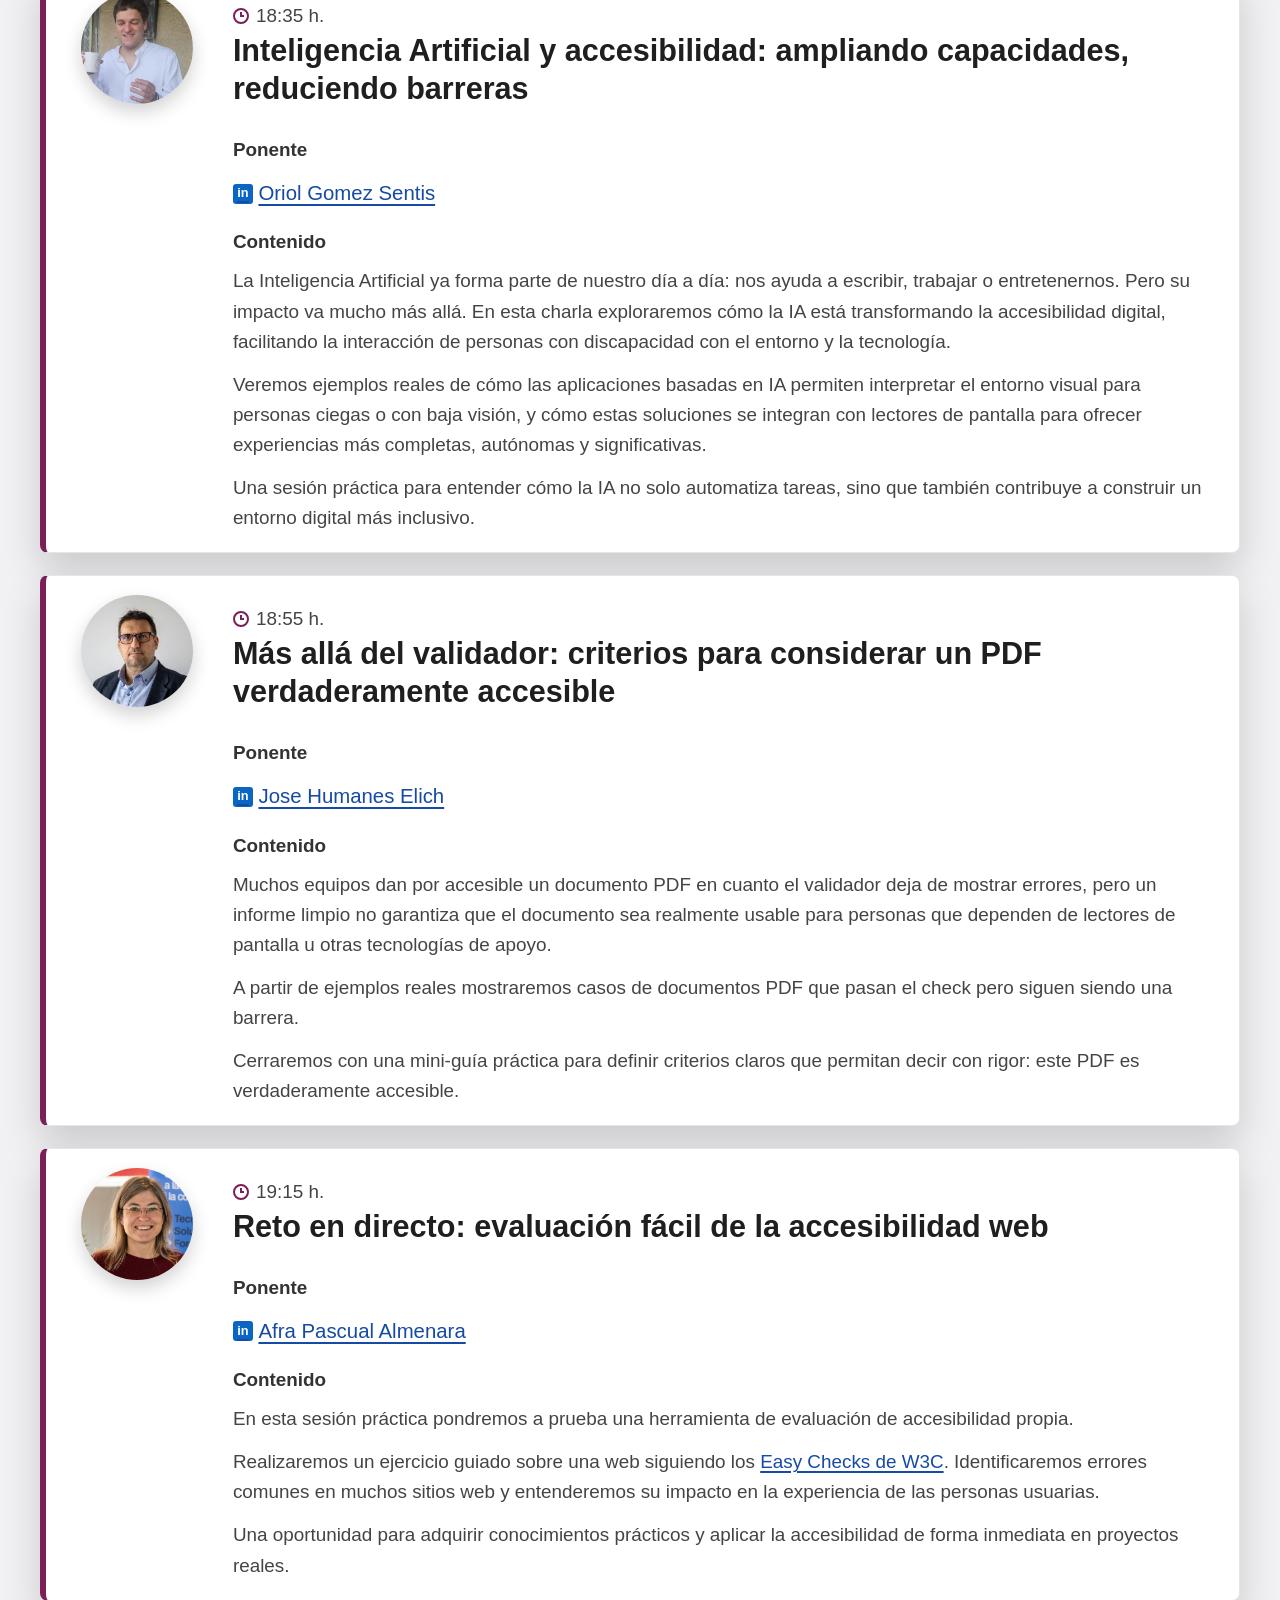
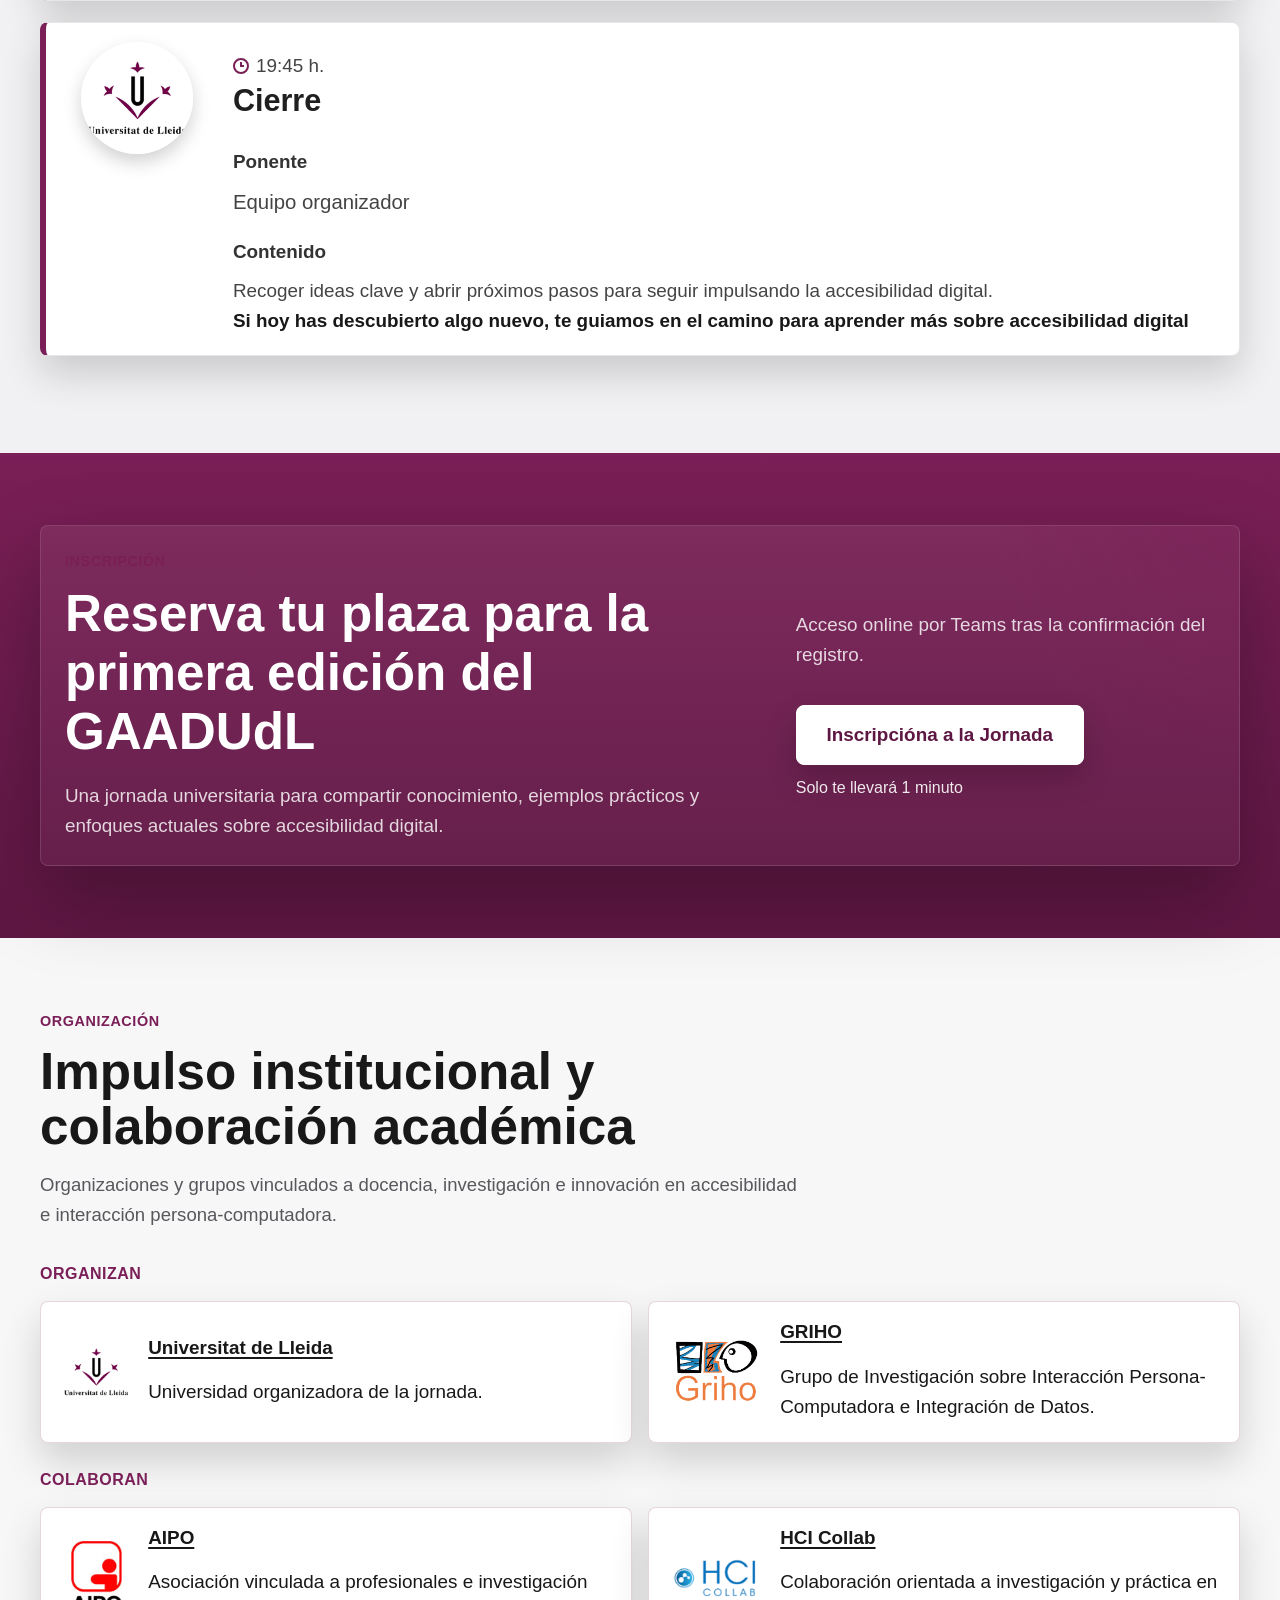
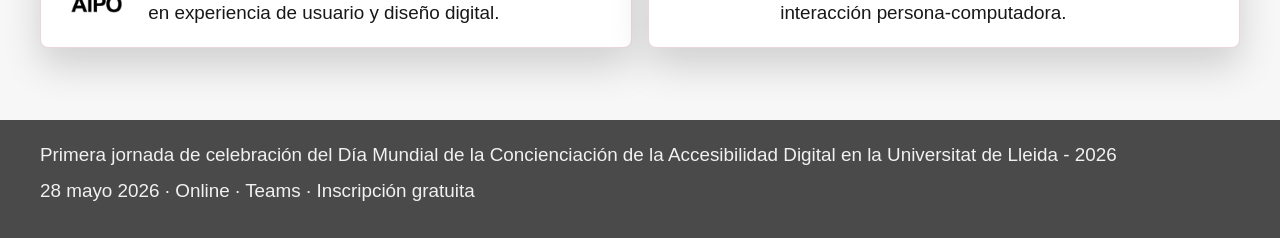
==== commit 2ff7cd92: "Update index.html" ====
--- a/index.html
+++ b/index.html
@@ -103,6 +103,7 @@
                 <li>Desarrollo</li>
                 <li>Documentos</li>
                 <li>Evaluación</li>
+                <li>Inteligéncia artificial</li>
               </ul>
             </div>
           </div>
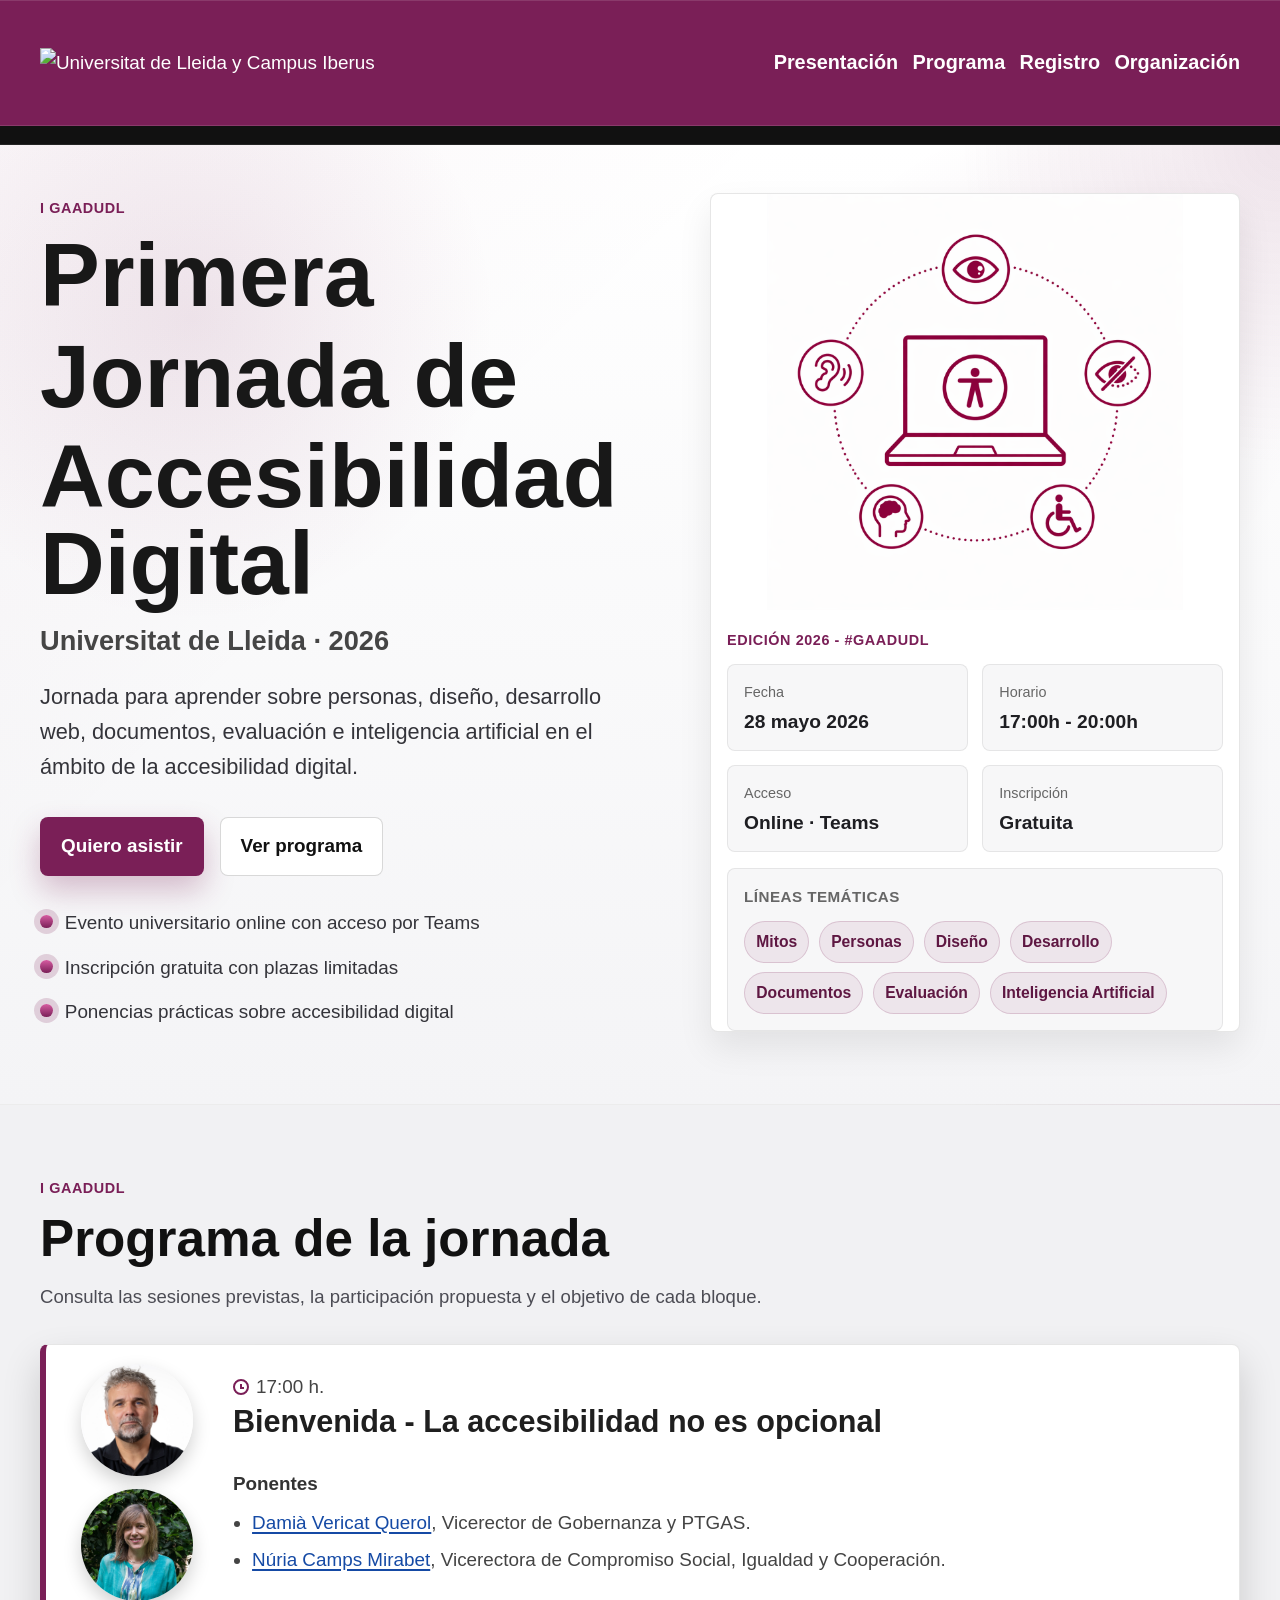
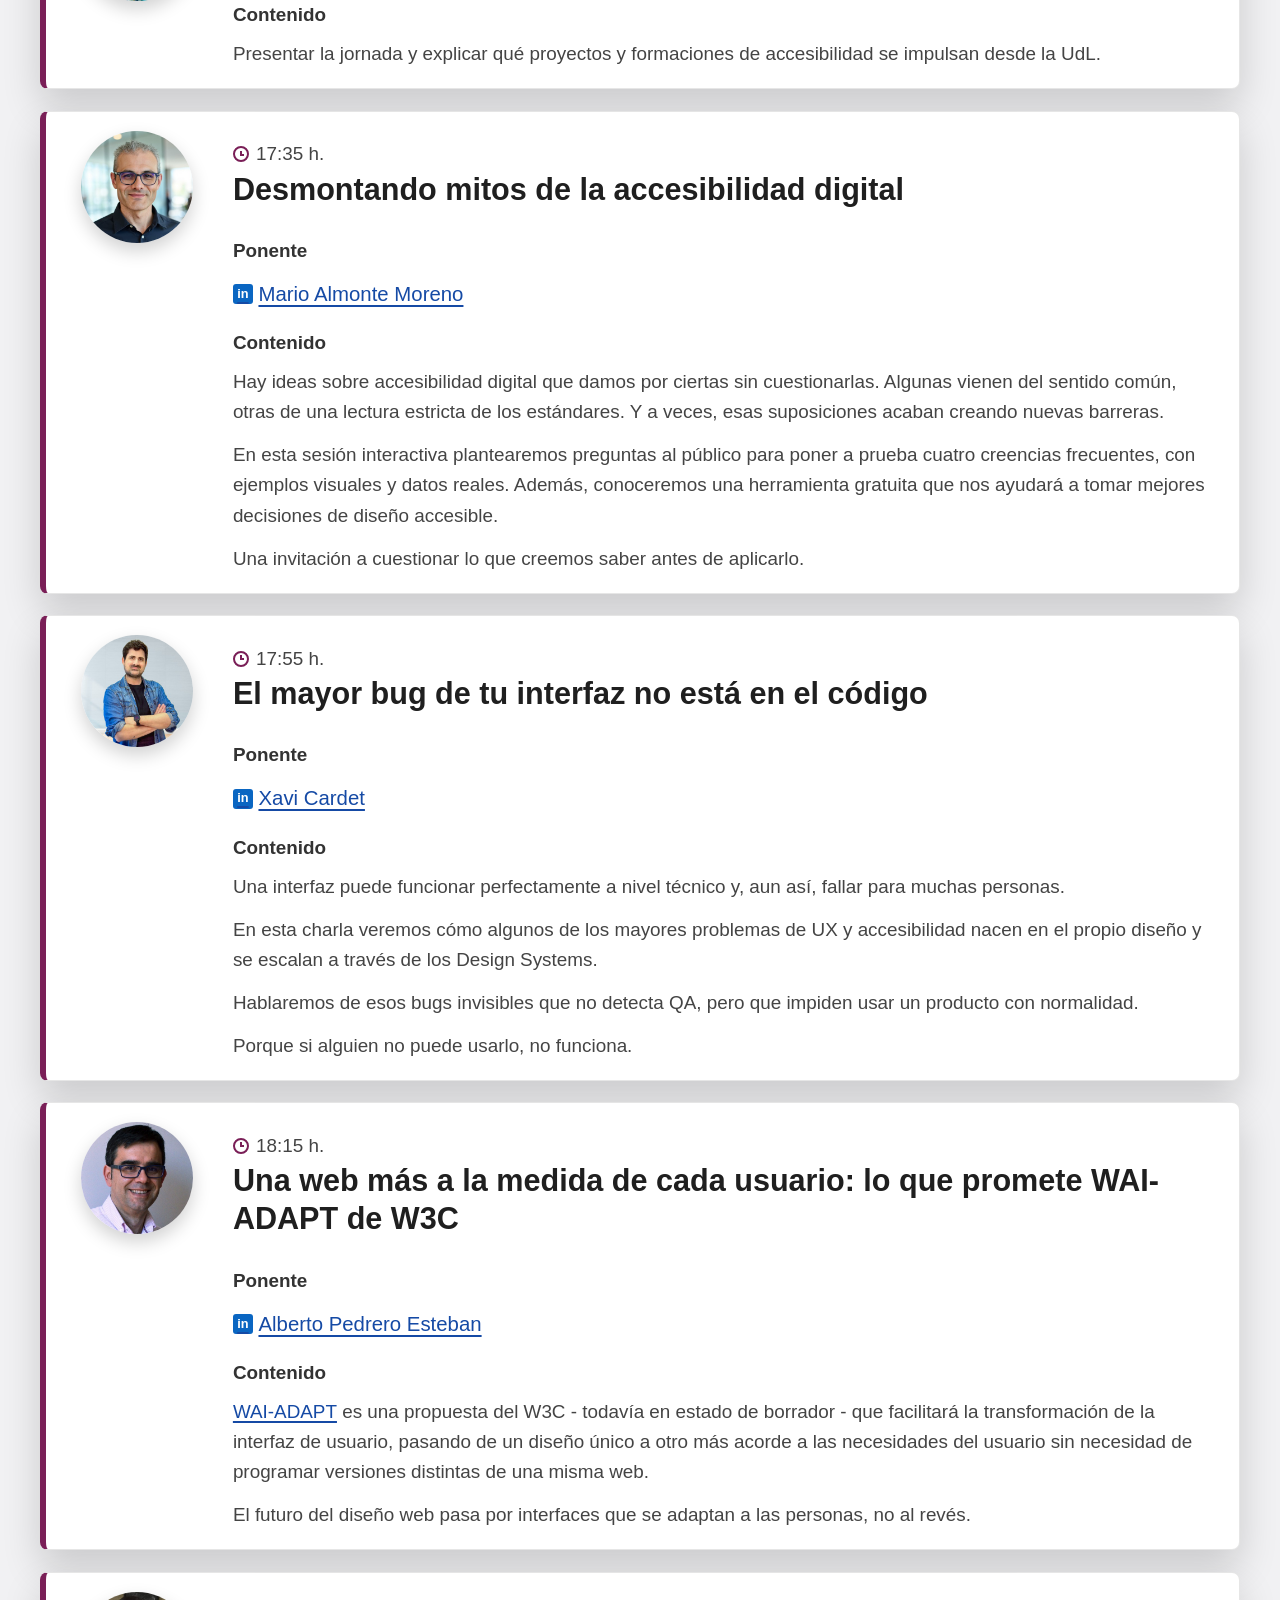
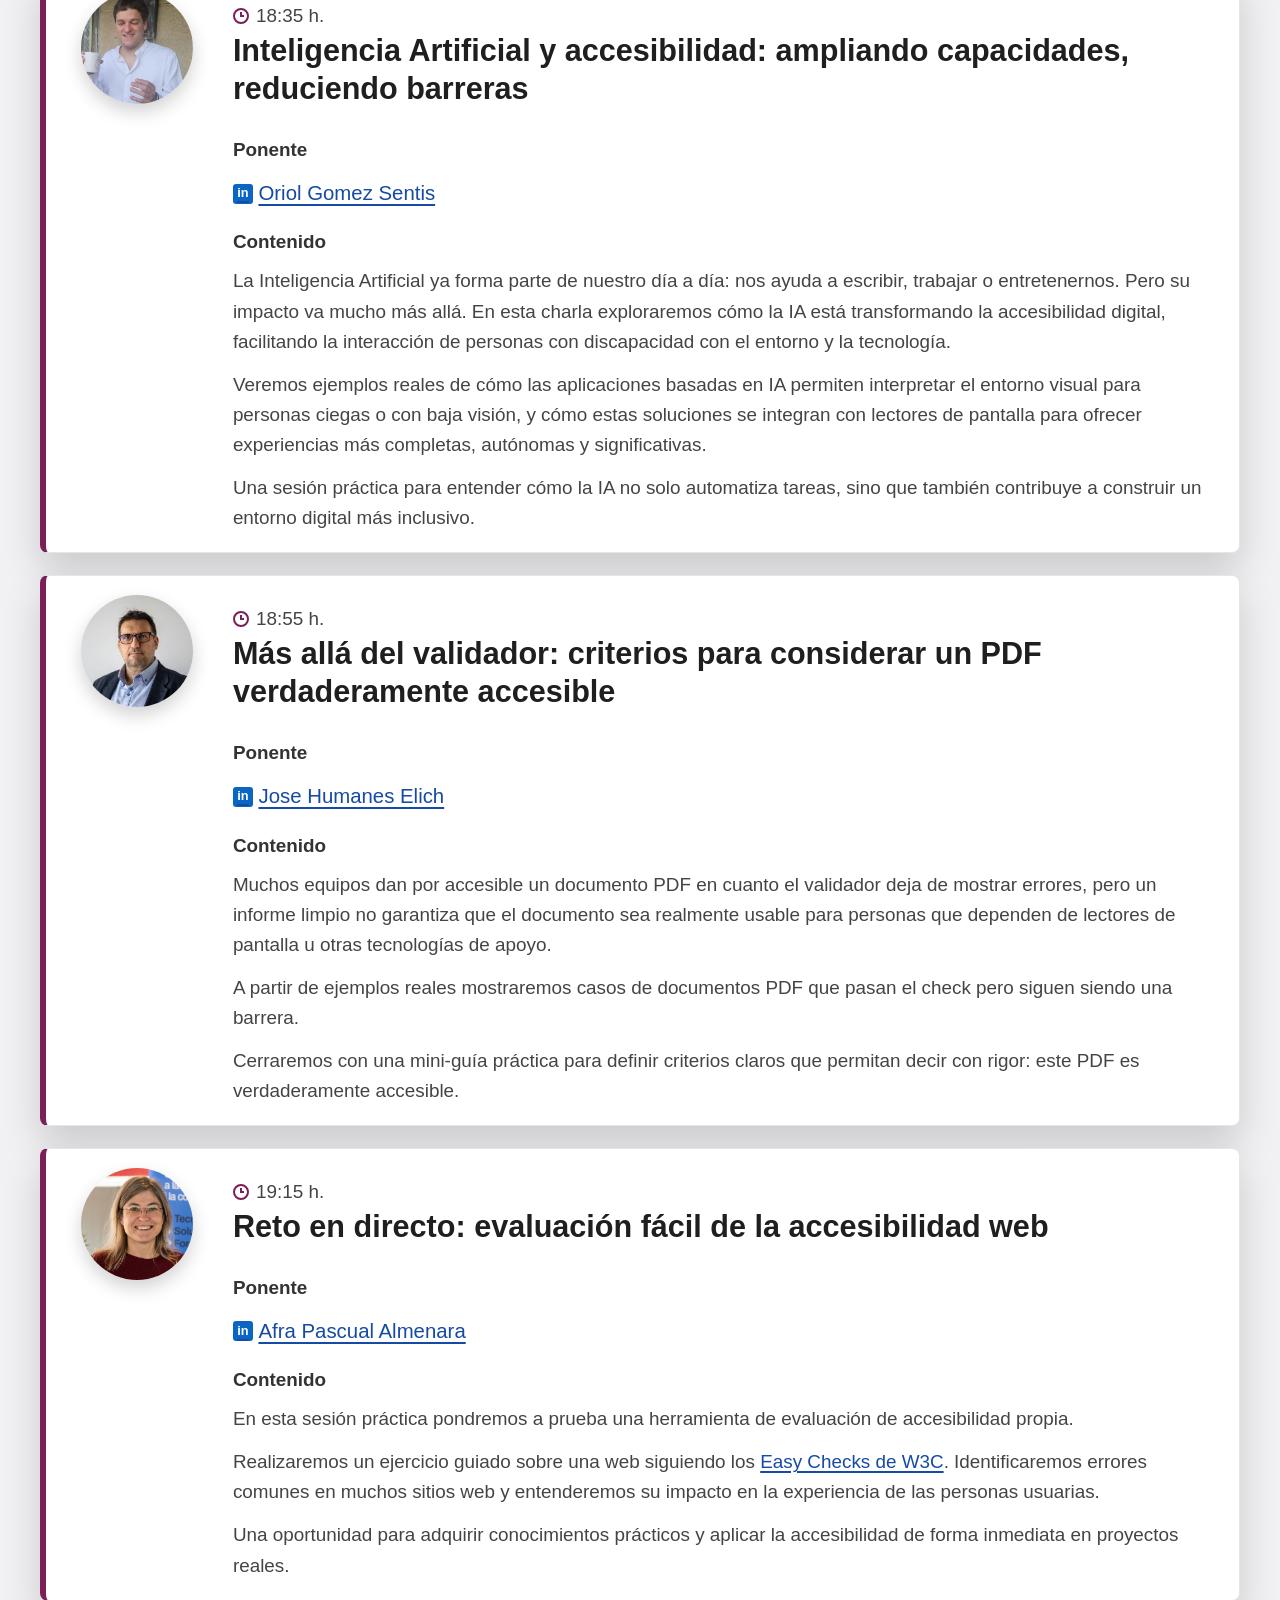
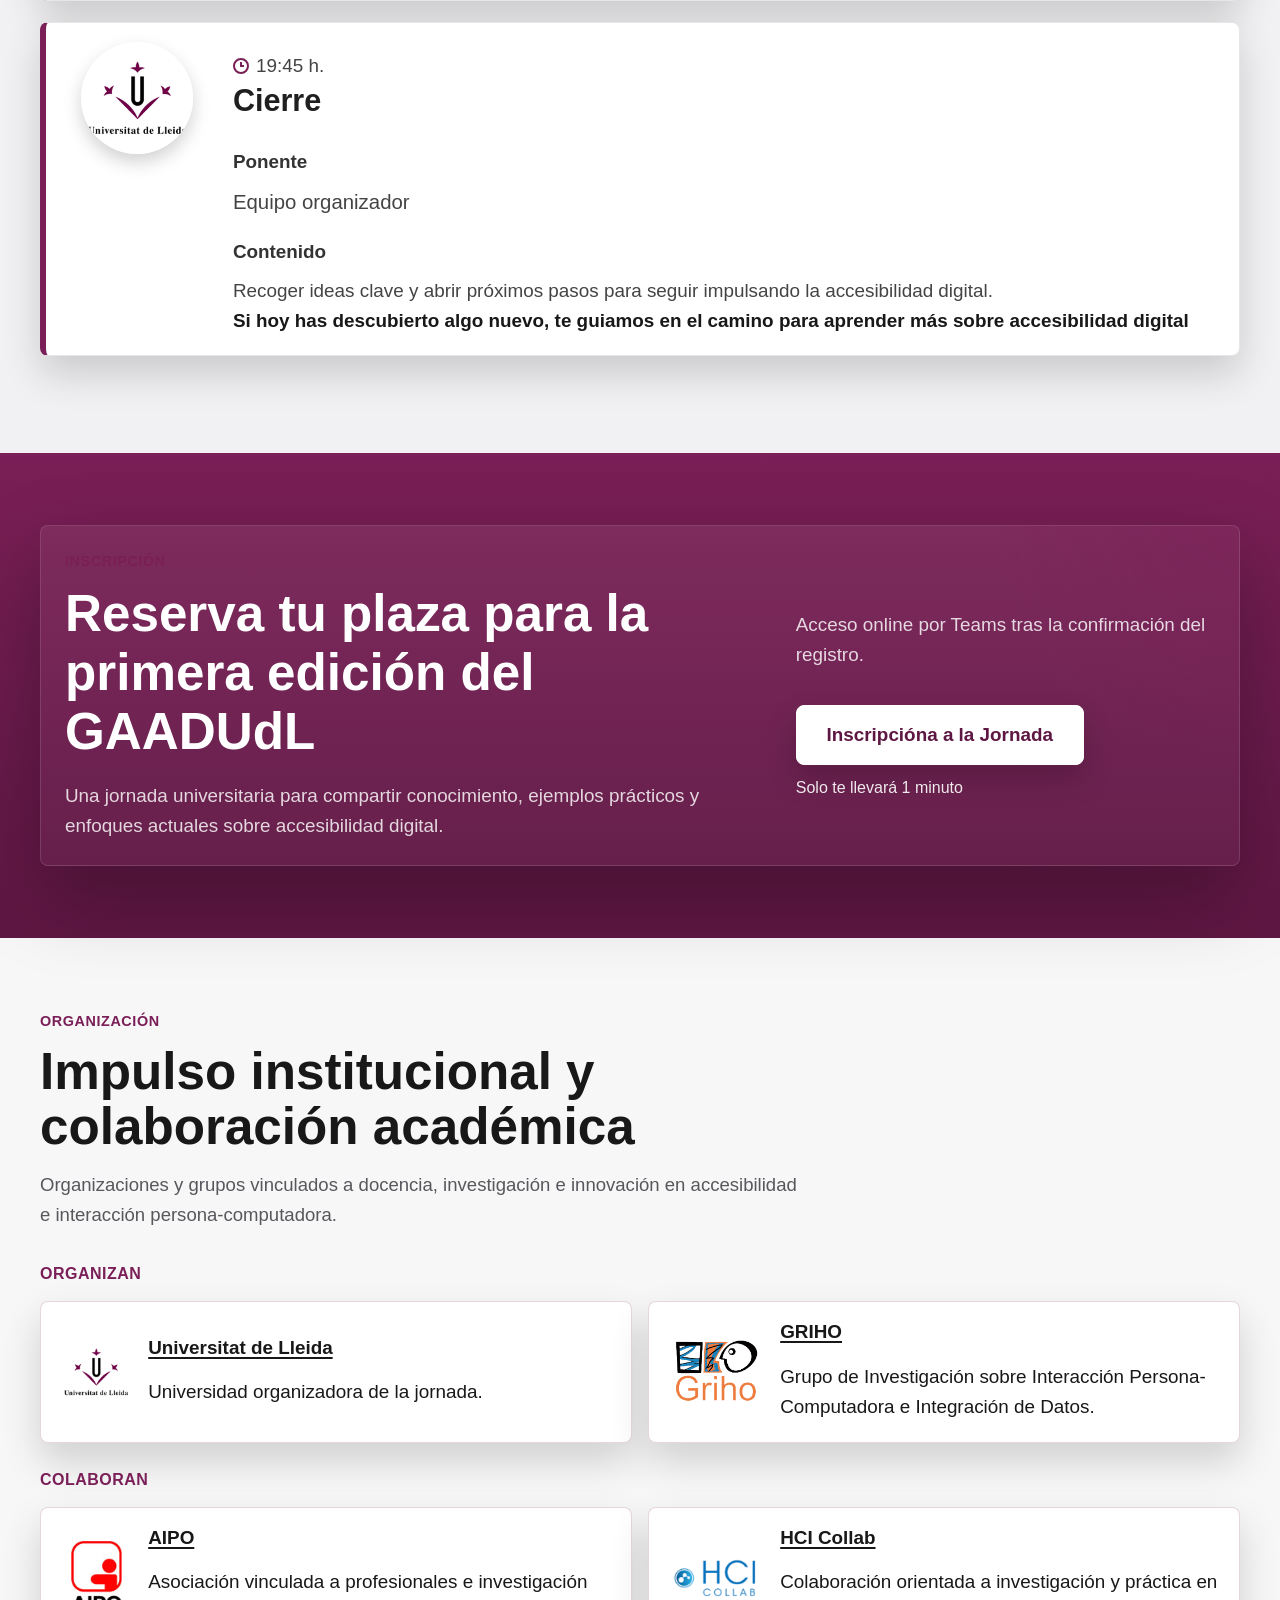
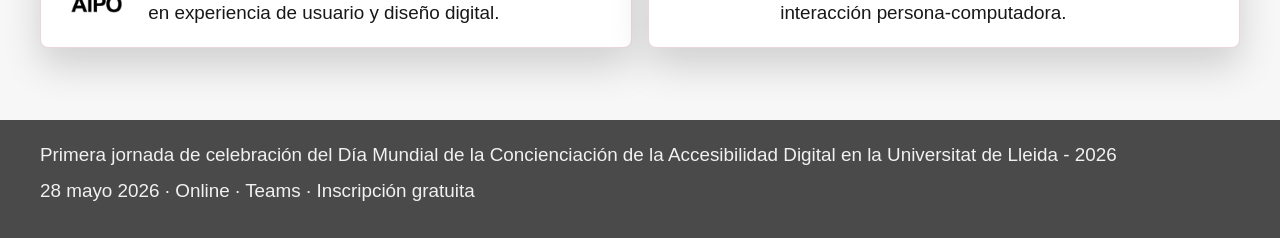
==== commit bc2a2f33: "Update index.html" ====
--- a/index.html
+++ b/index.html
@@ -103,7 +103,7 @@
                 <li>Desarrollo</li>
                 <li>Documentos</li>
                 <li>Evaluación</li>
-                <li>Inteligéncia artificial</li>
+                <li>Inteligencia Artificial</li>
               </ul>
             </div>
           </div>
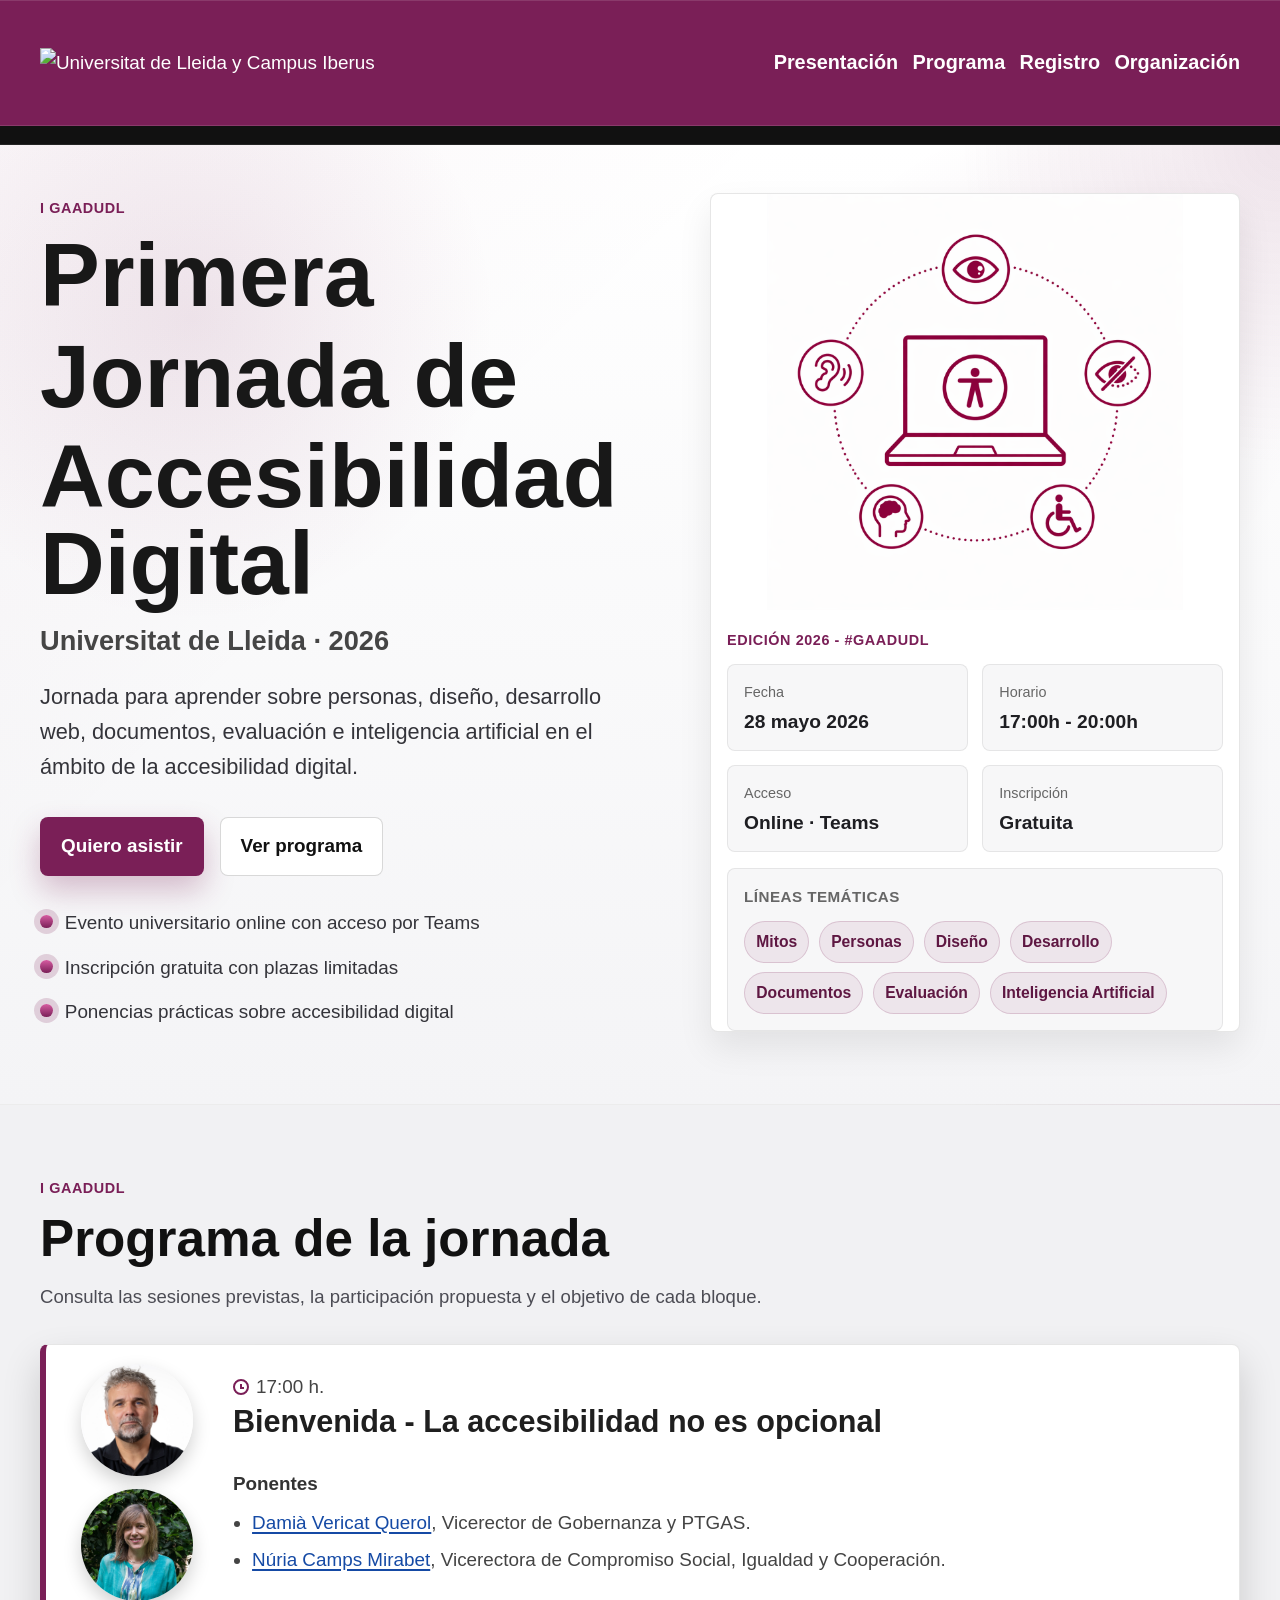
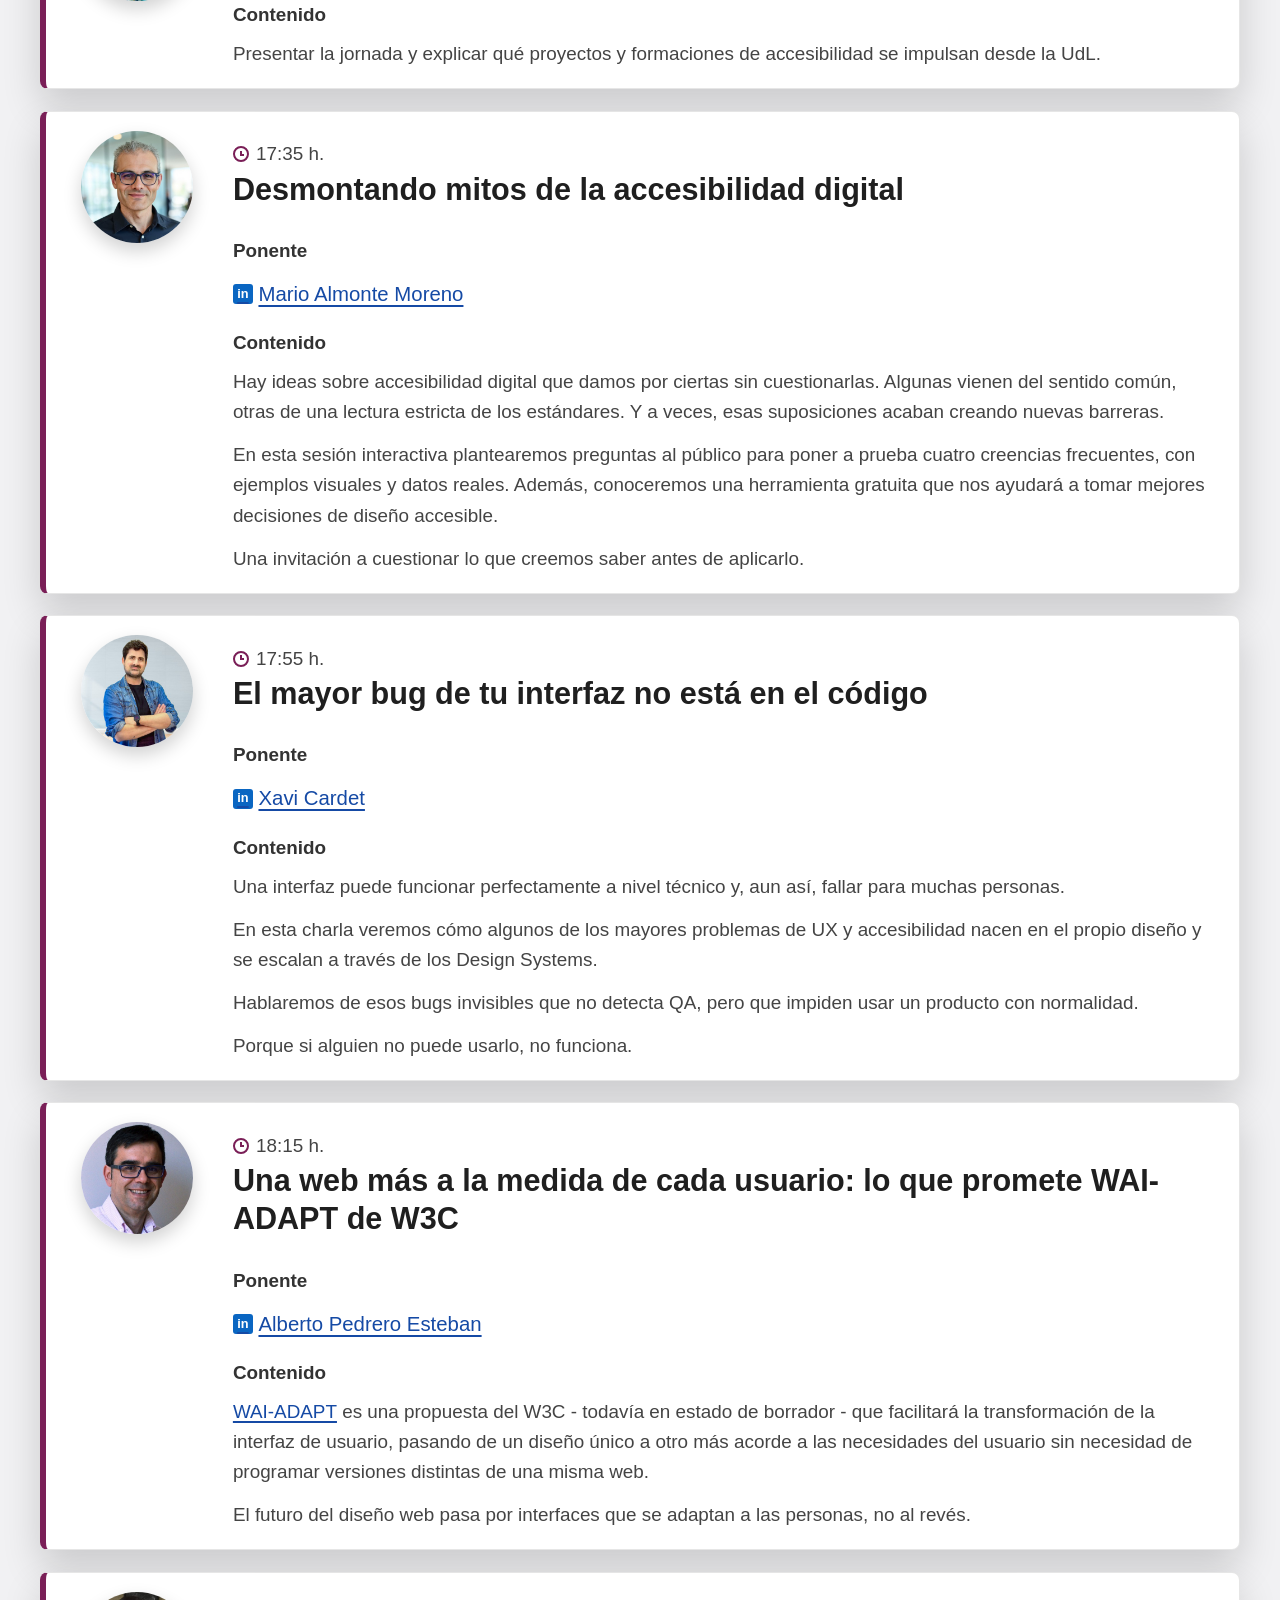
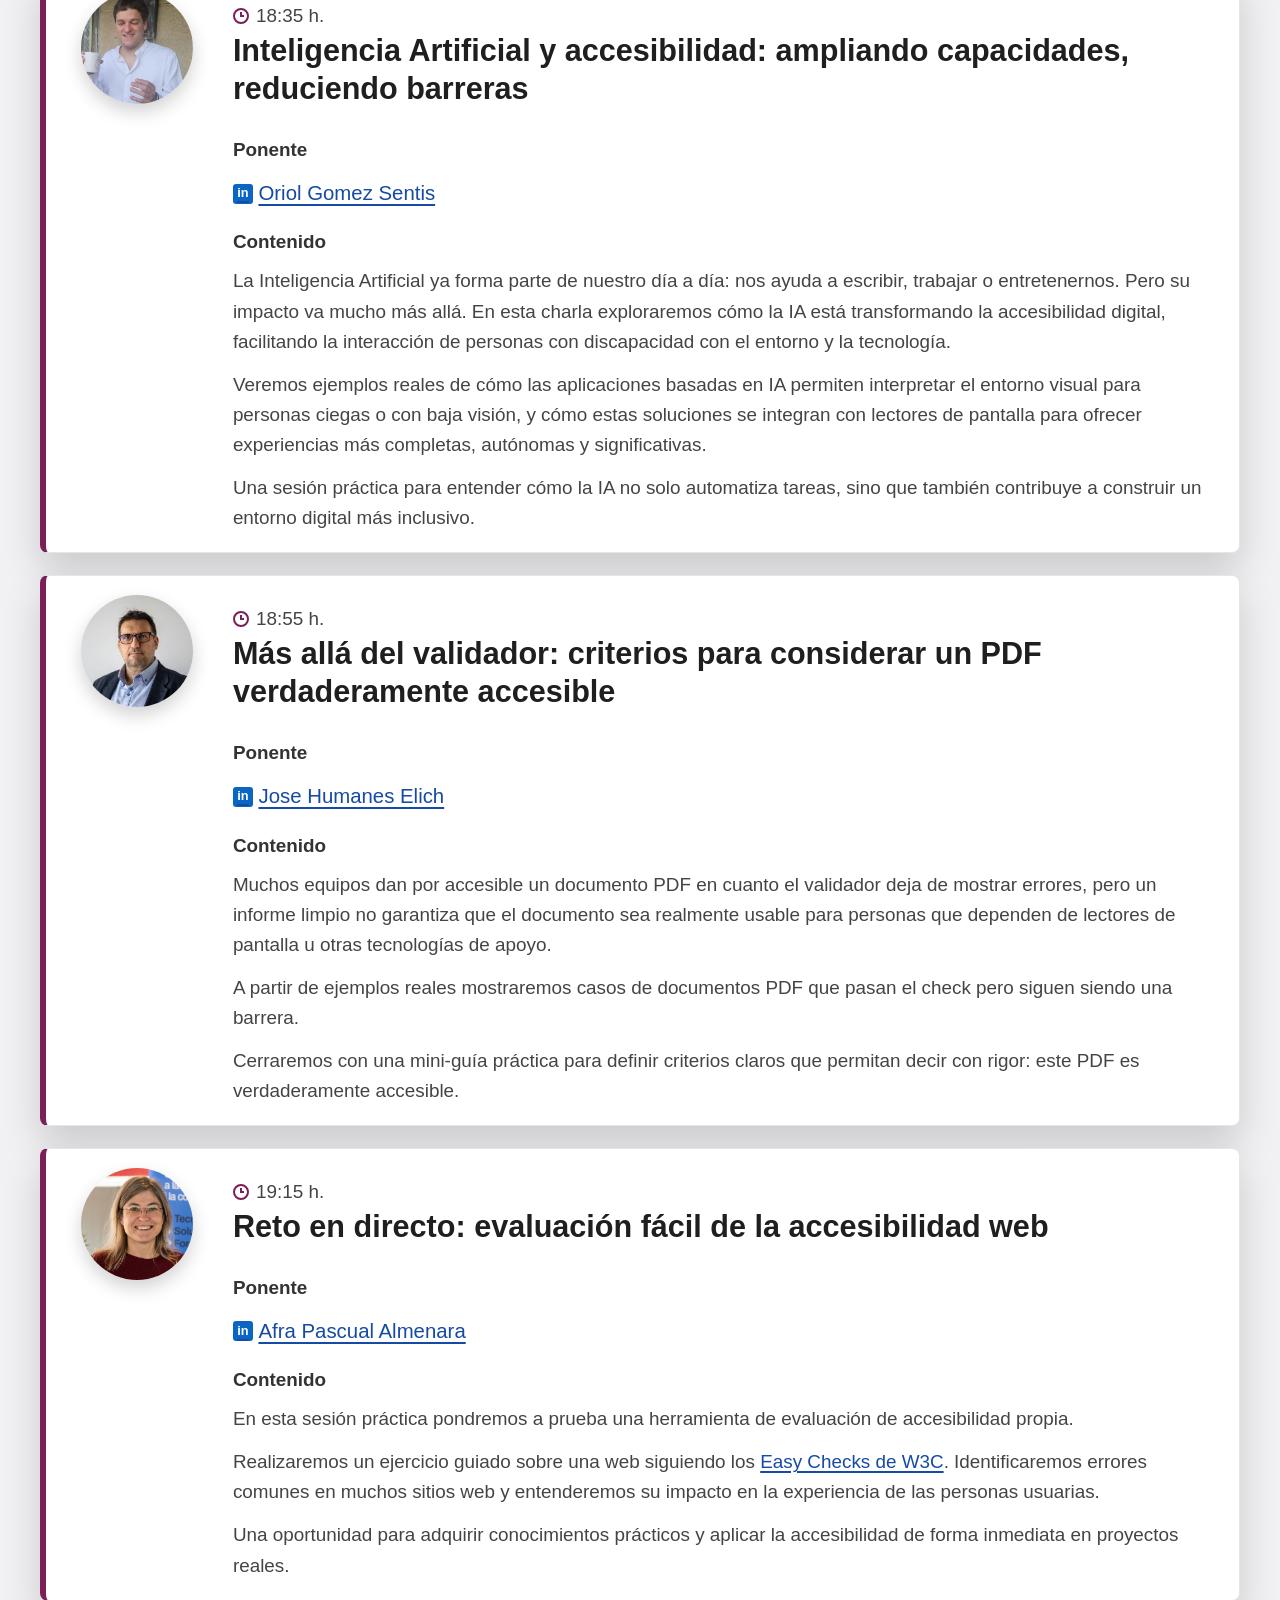
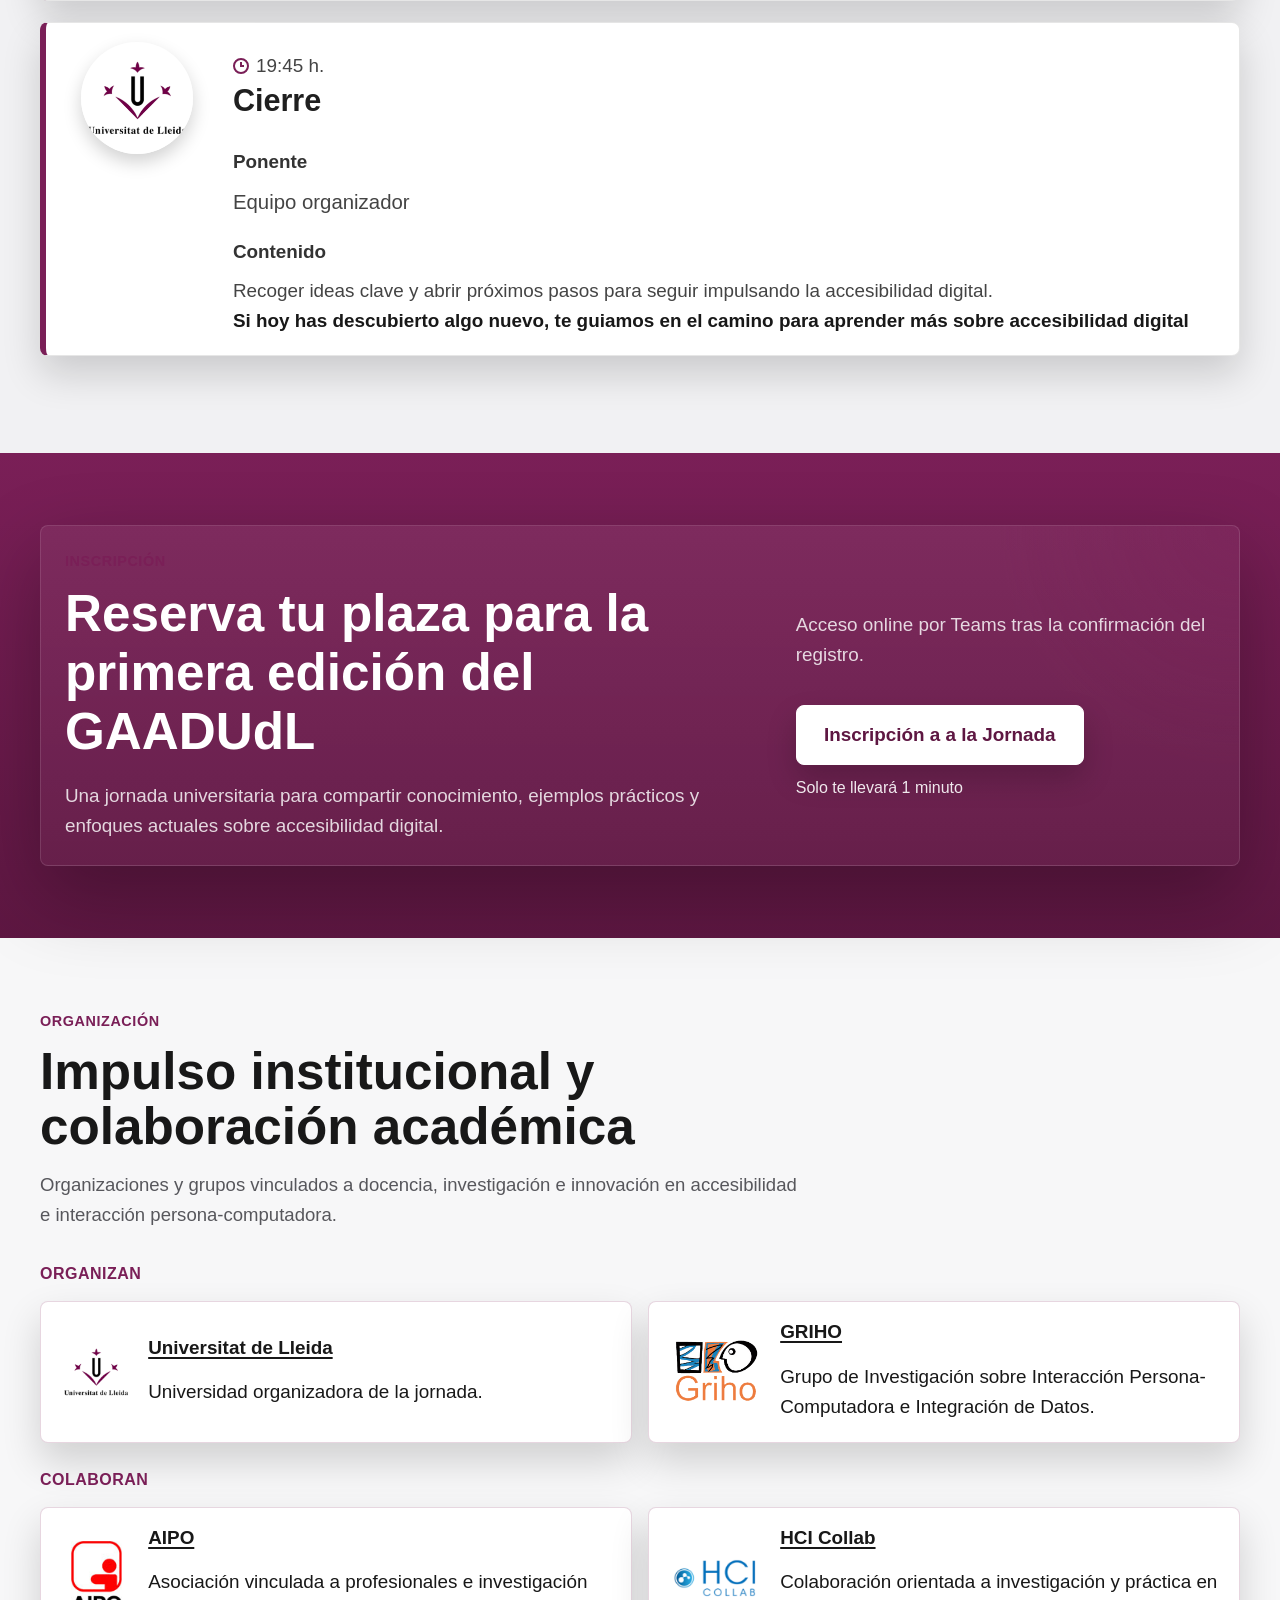
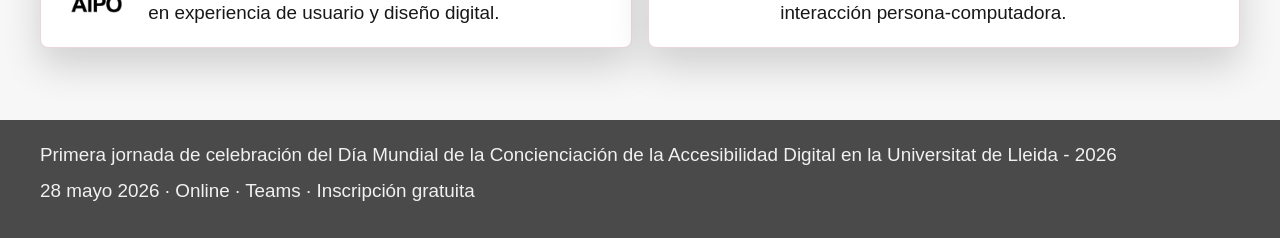
==== commit e286e0a9: "Update index.html" ====
--- a/index.html
+++ b/index.html
@@ -300,7 +300,7 @@
         <div class="cta-panel__actions">
           <p class="cta-panel__note">Acceso online por Teams tras la confirmación del registro.</p>
           <a class="button button--primary button--large" href="https://docs.google.com/forms/d/e/1FAIpQLSciwU3qkPsldOzQtyGm69Jm1RcRMKRgeHEhga_idh_gdgJNEg/viewform" target="_blank" rel="noopener noreferrer">
-            Inscripcióna a la Jornada
+            Inscripción a a la Jornada
             <span class="visually-hidden">(se abre en una pestaña nueva)</span>
           </a>
           <p class="cta-panel__subnote">Solo te llevará 1 minuto</p>
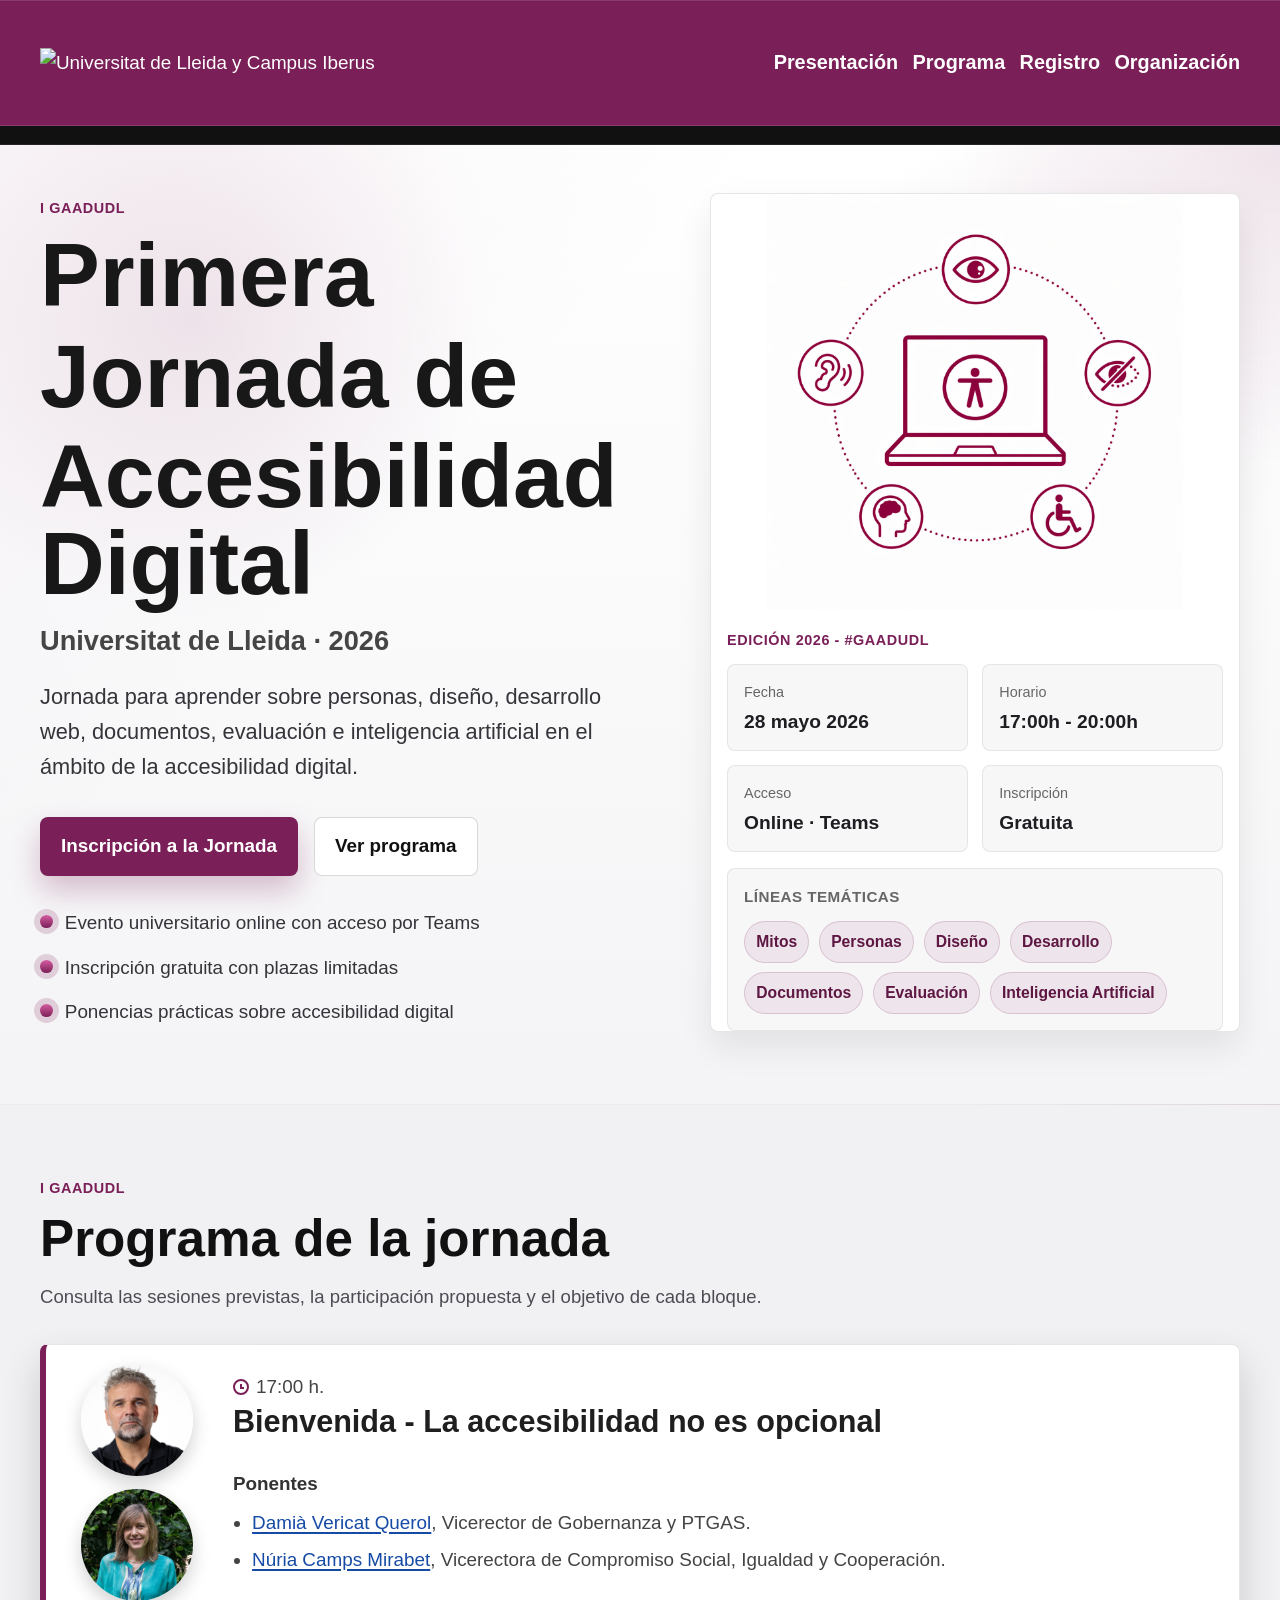
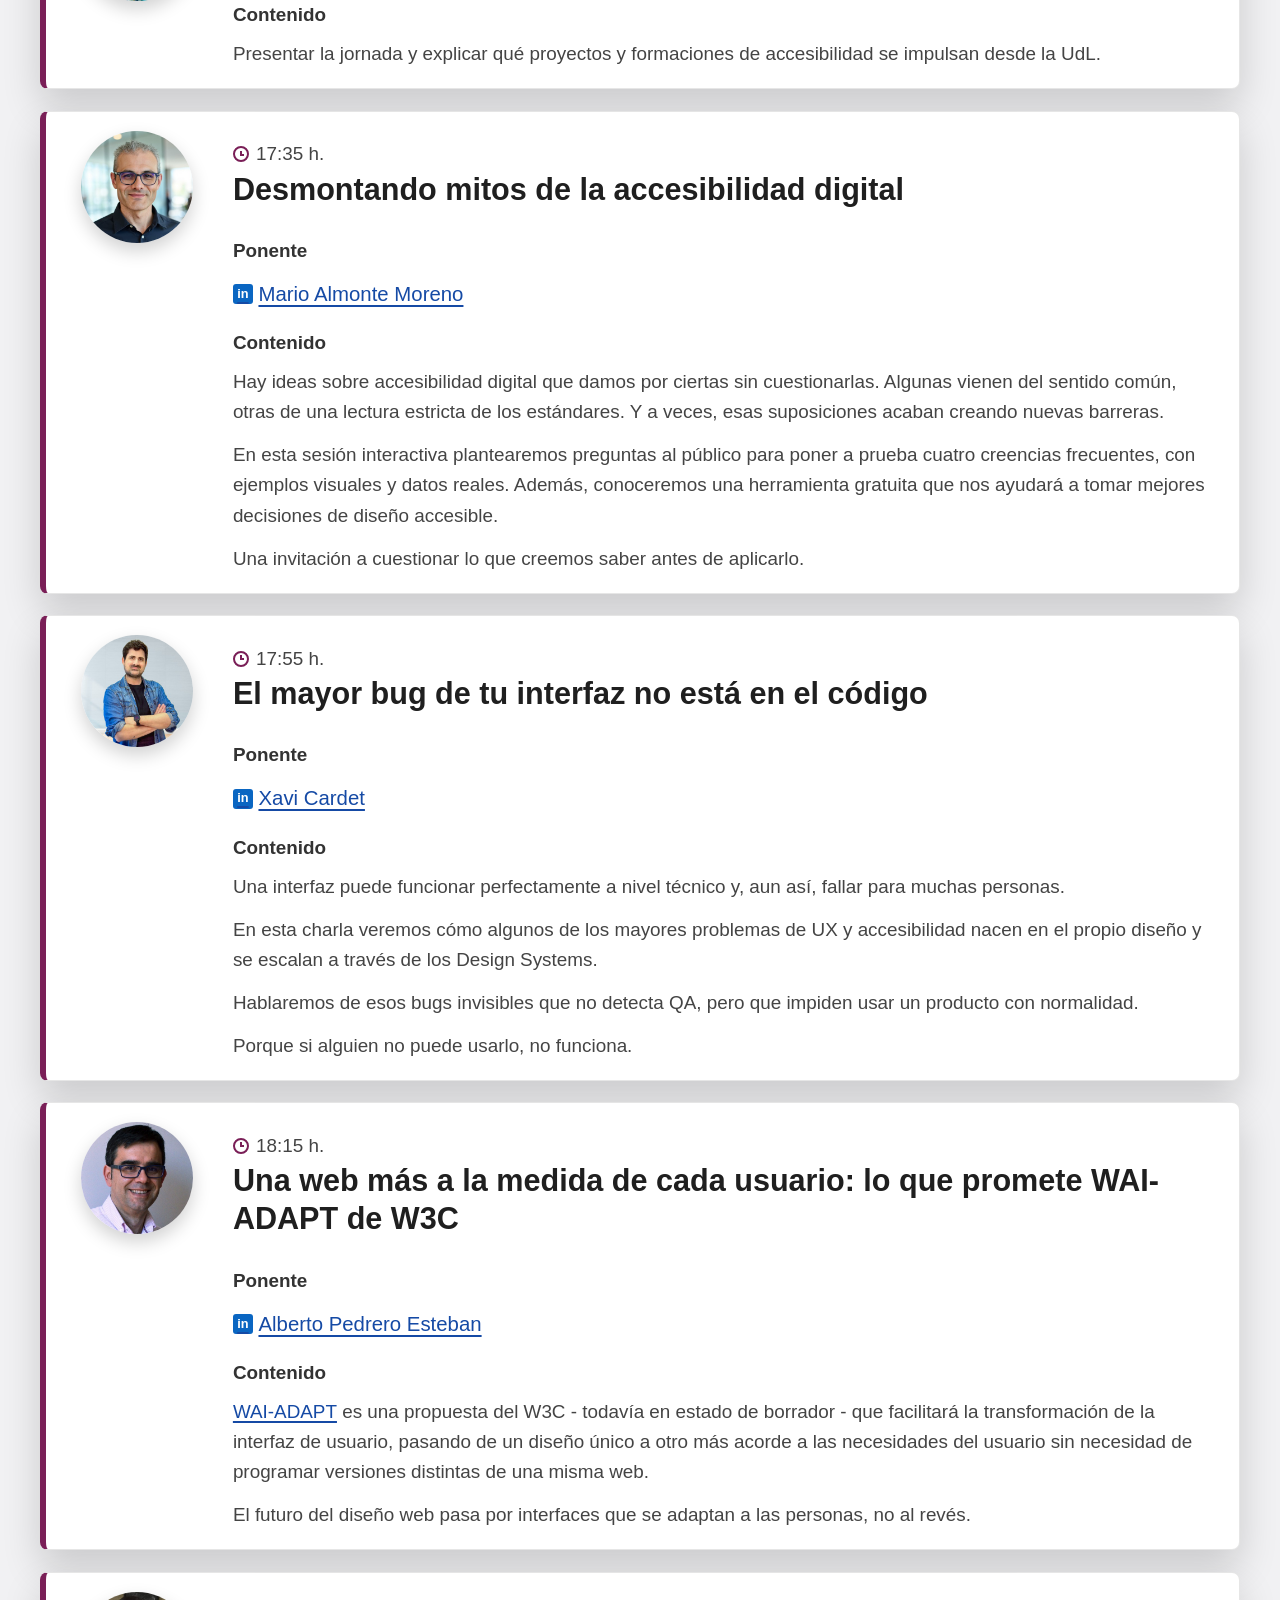
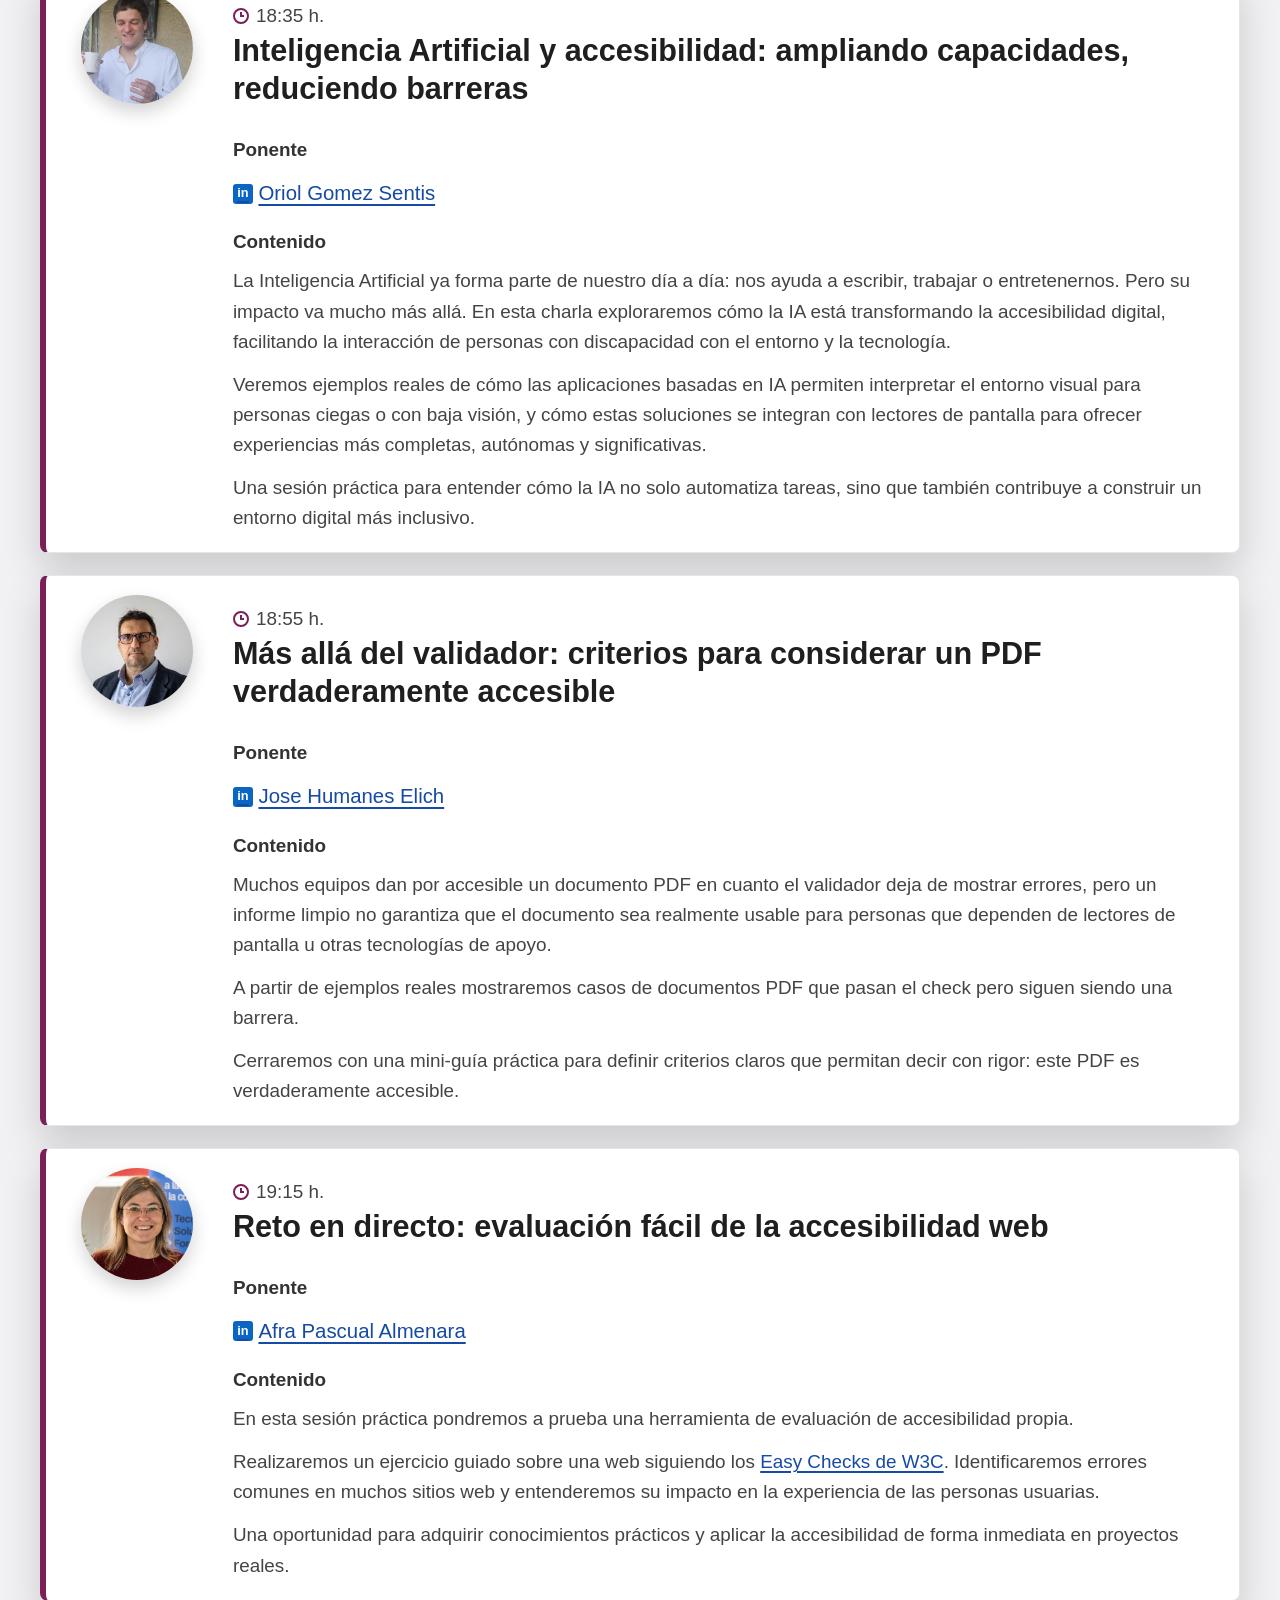
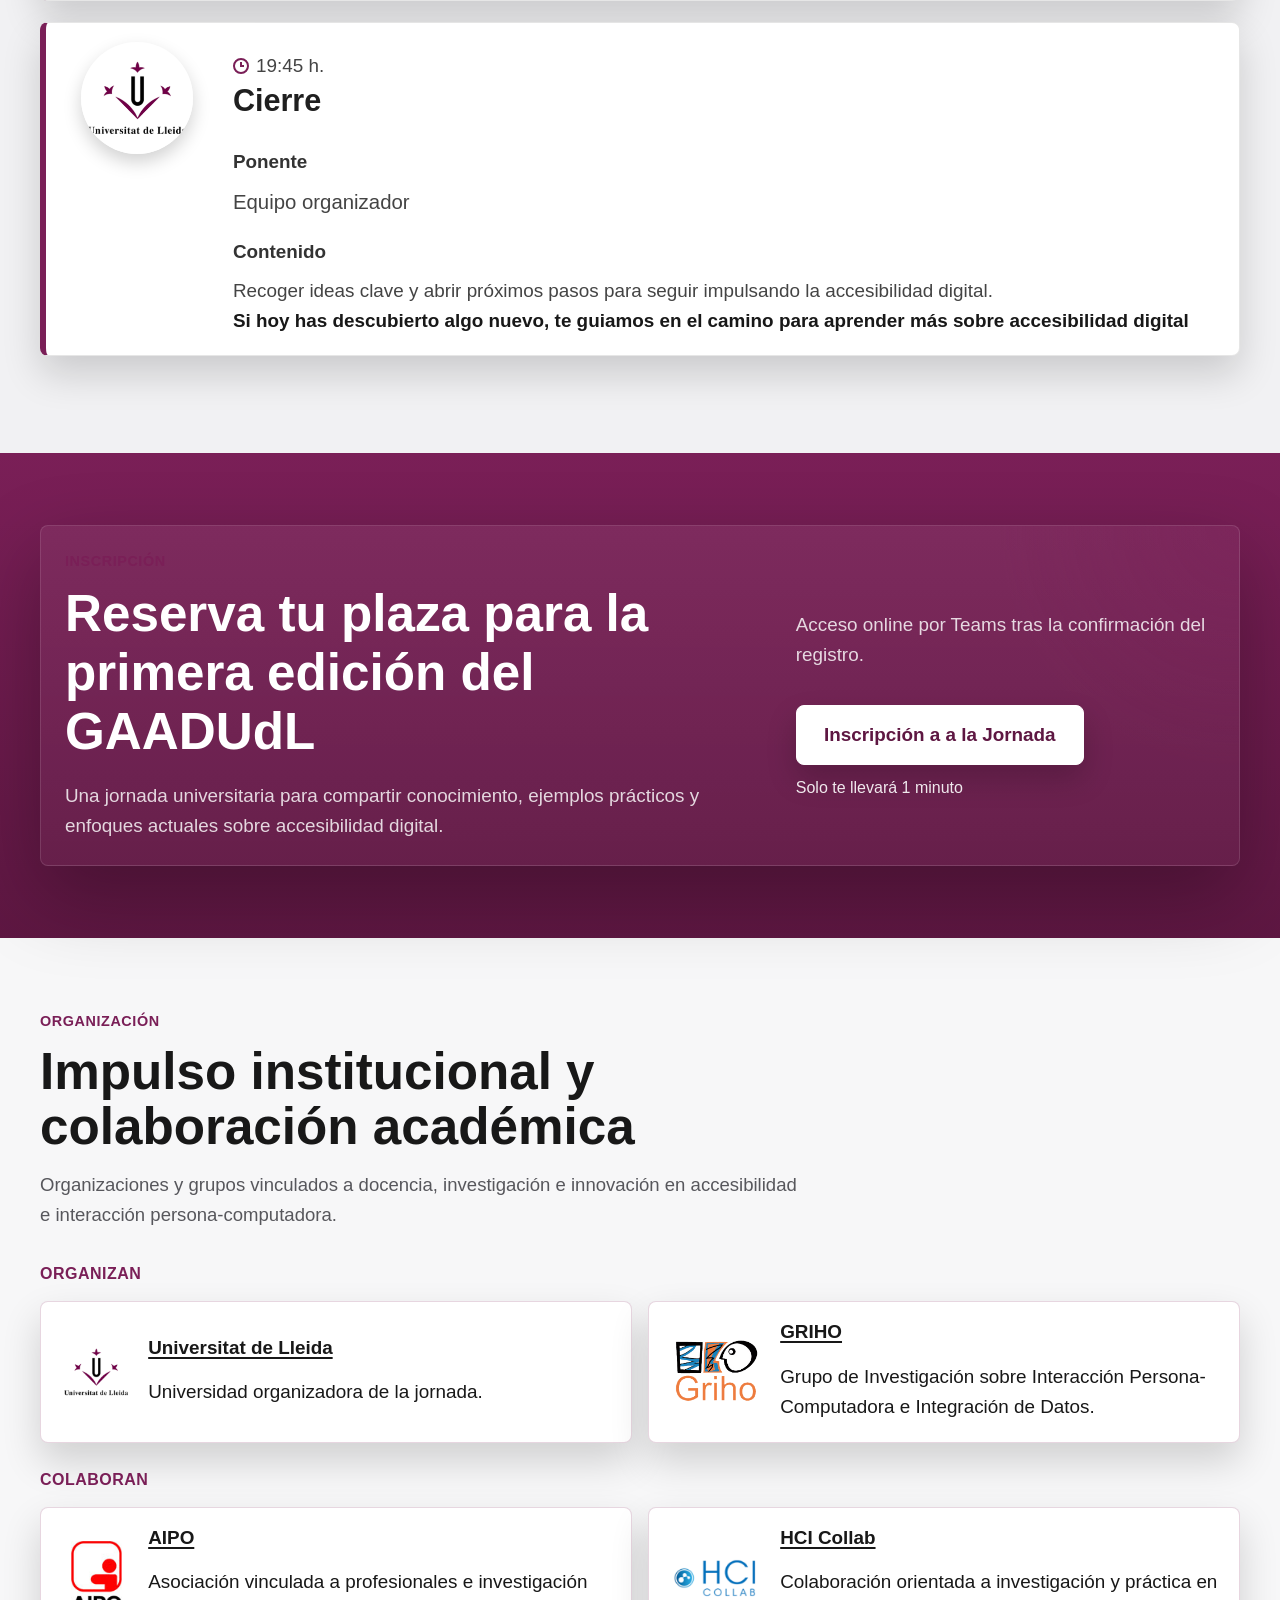
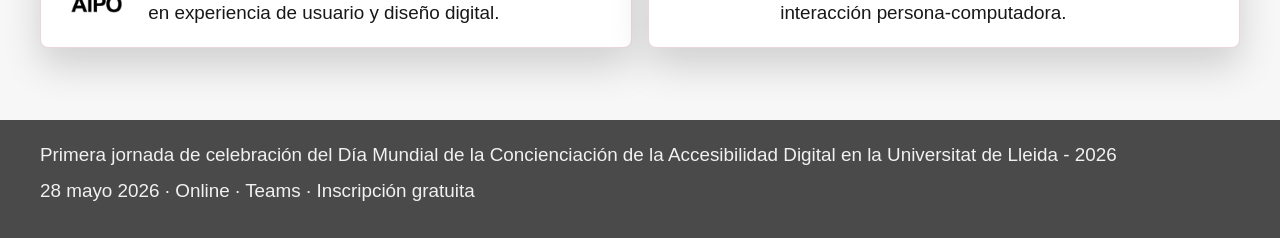
==== commit 847f44da: "Update index.html Inscripción a la jornada por (quiero asistir)" ====
--- a/index.html
+++ b/index.html
@@ -51,7 +51,7 @@
           <div class="hero__actions">
 
             <a class="button button--primary" href="https://docs.google.com/forms/d/e/1FAIpQLSciwU3qkPsldOzQtyGm69Jm1RcRMKRgeHEhga_idh_gdgJNEg/viewform" target="_blank" rel="noopener noreferrer">
-              Quiero asistir
+              Inscripción a la Jornada
               <span class="visually-hidden">(se abre en una pestaña nueva)</span>
             </a>
             
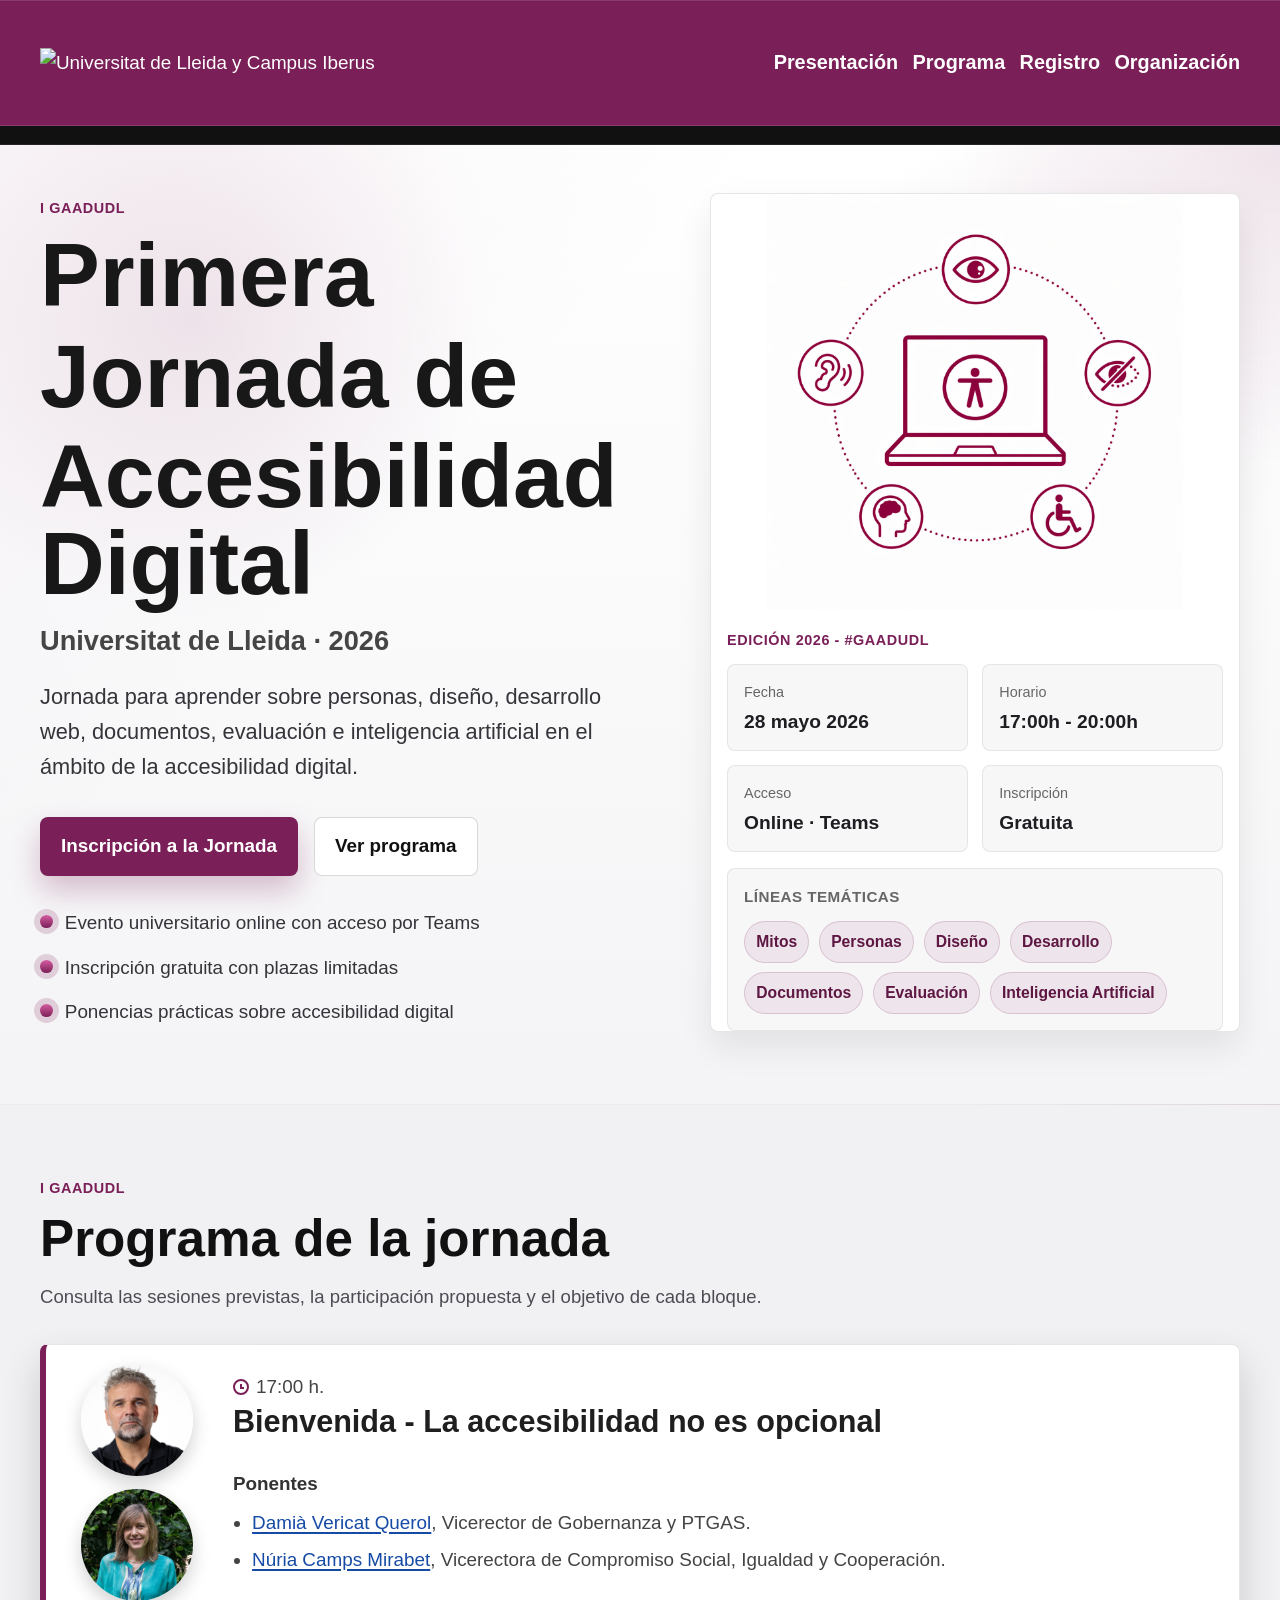
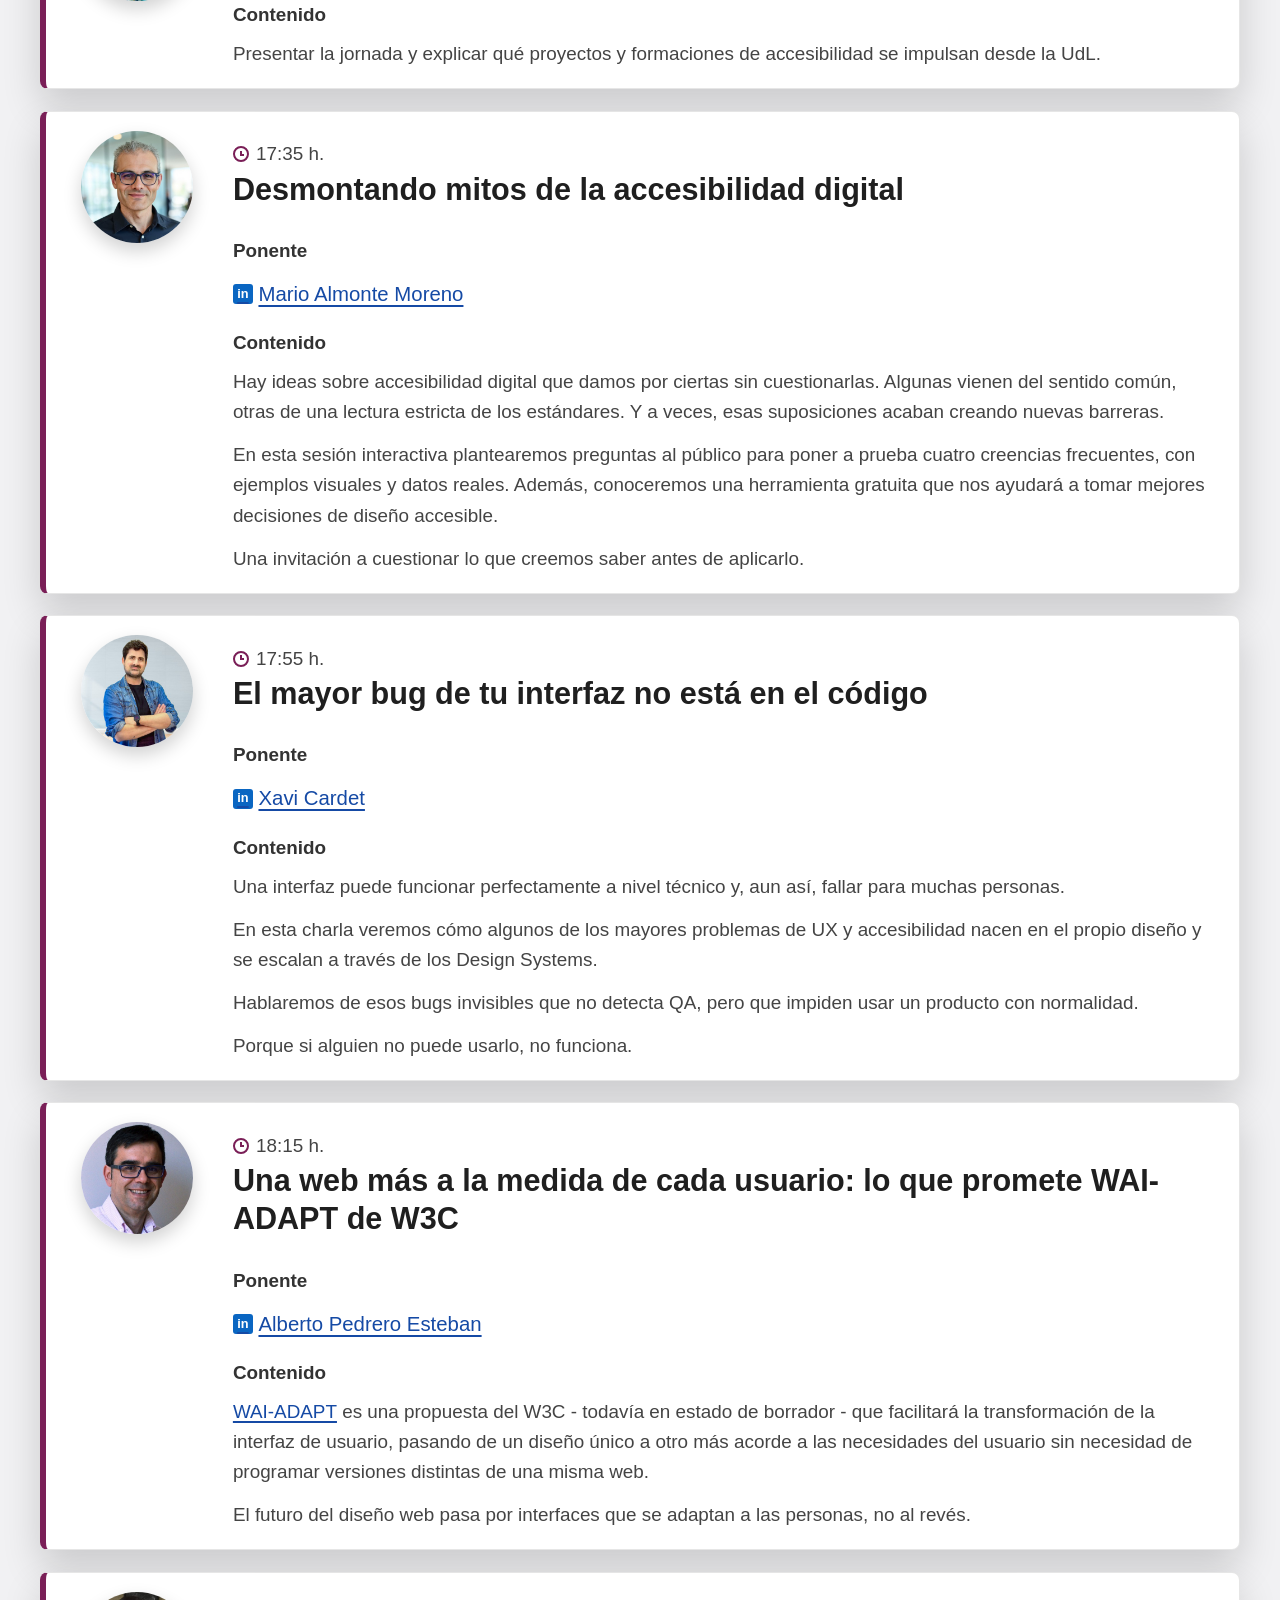
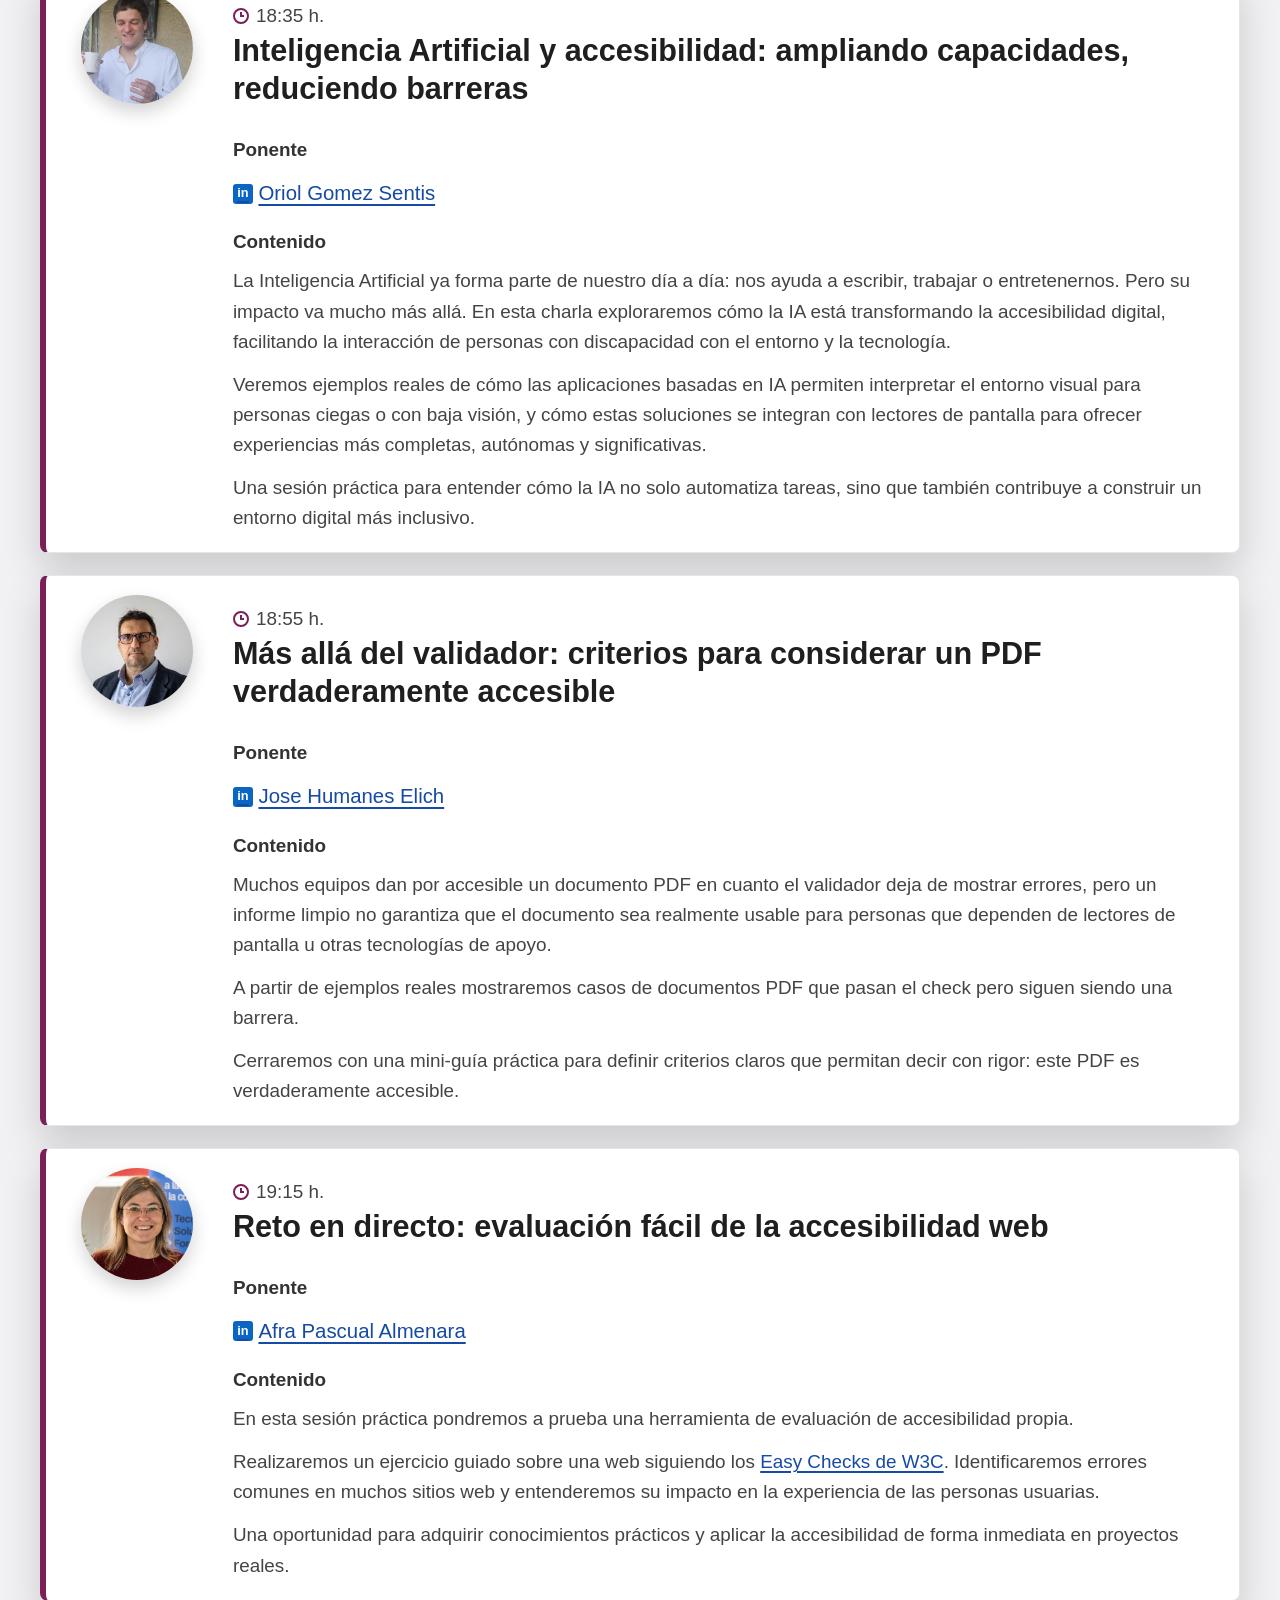
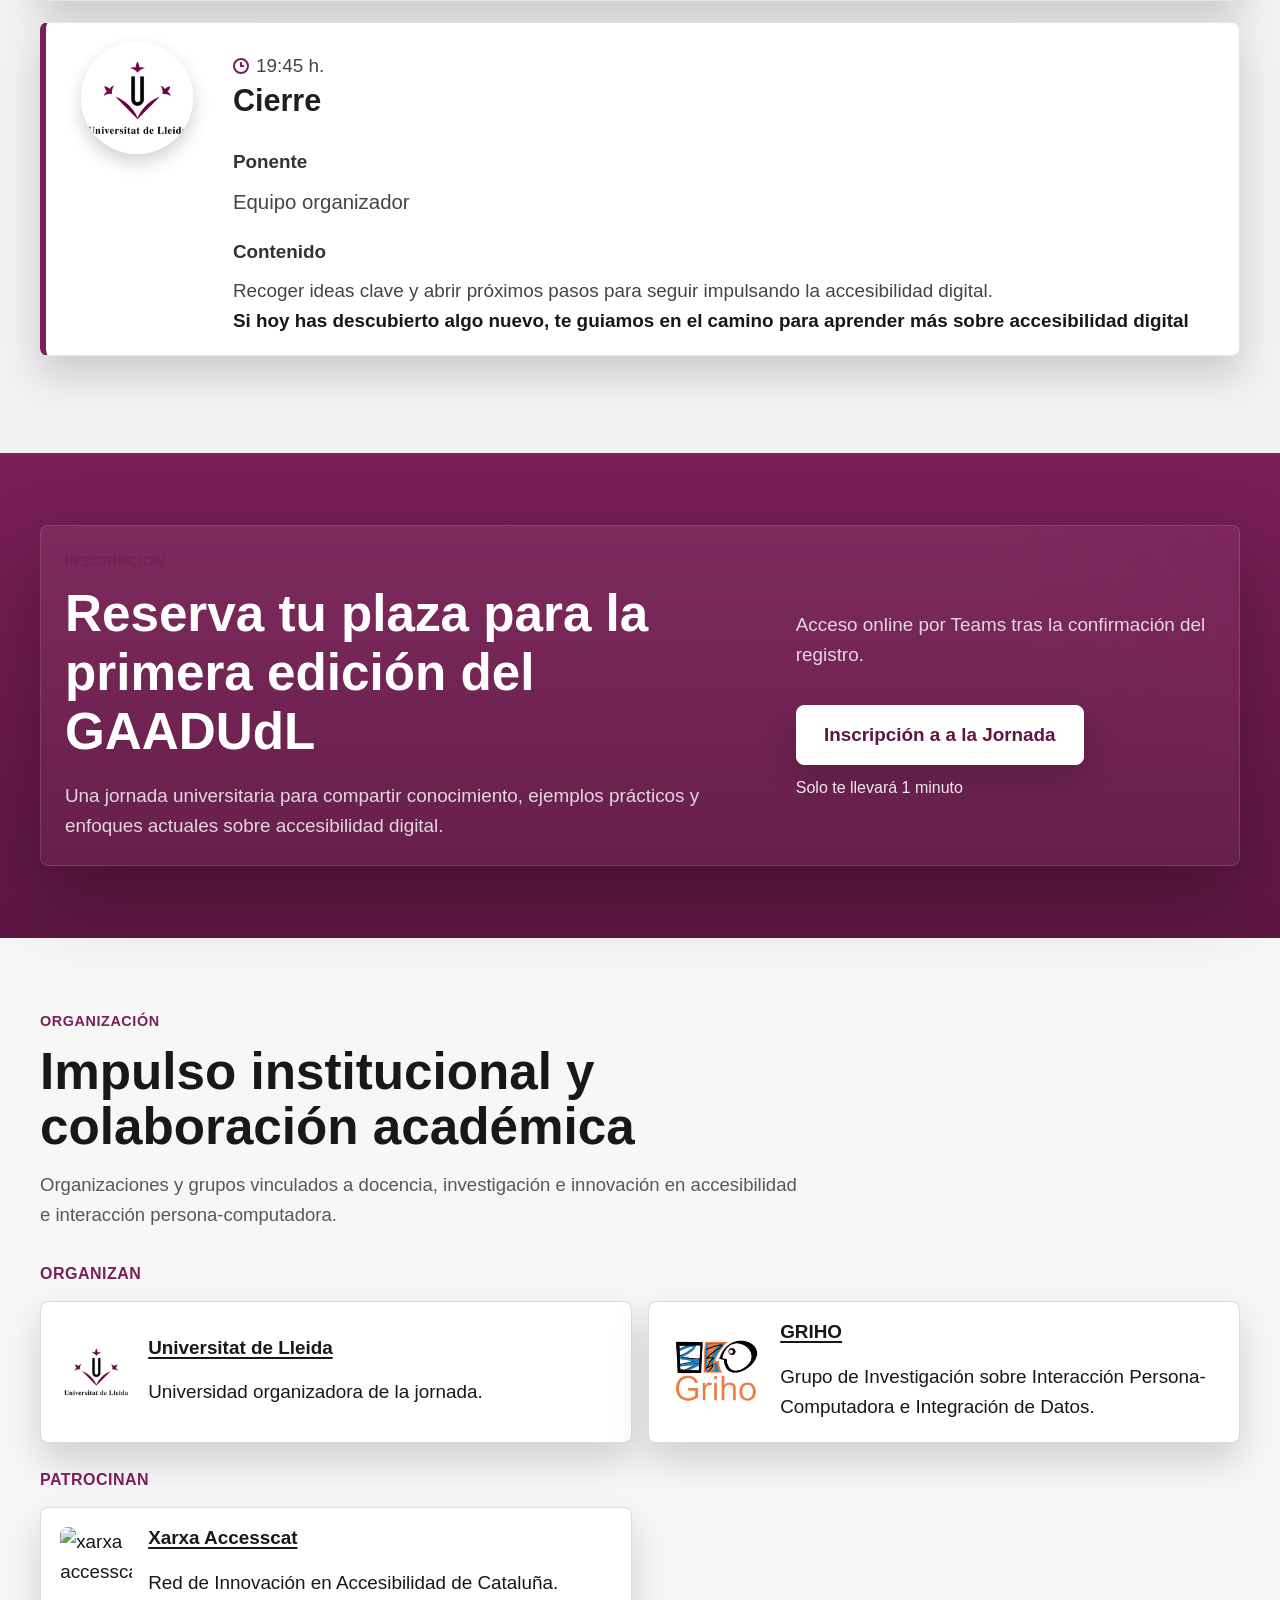
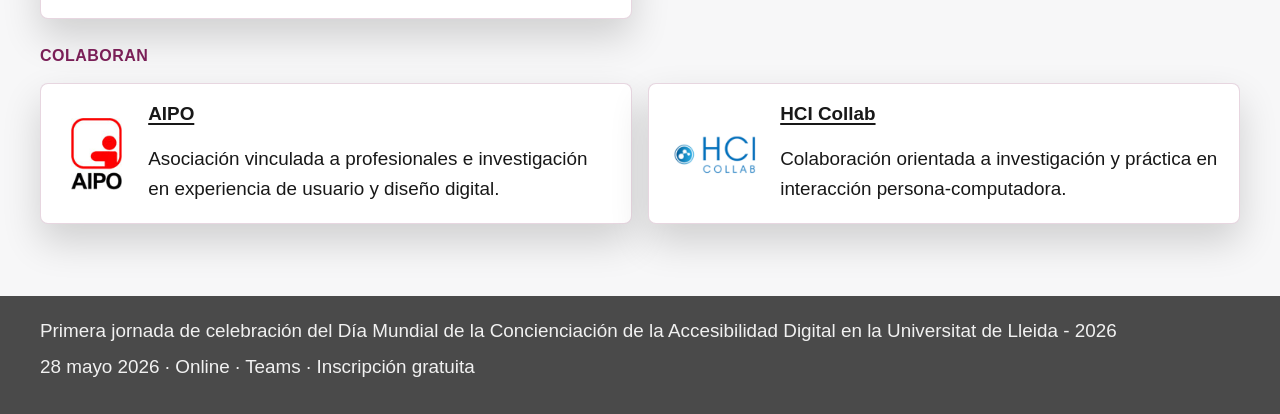
==== commit a86da0e7: "Afegit logo xarxaAccesscat" ====
--- a/index.html
+++ b/index.html
@@ -1,10 +1,104 @@
 <!doctype html>
 <html lang="es">
 <head>
+<!-- Google tag (gtag.js) -->
+<script async src="https://www.googletagmanager.com/gtag/js?id=G-PVPWK5HHKH"></script>
+<script>
+  window.dataLayer = window.dataLayer || [];
+  function gtag(){dataLayer.push(arguments);}
+  gtag('js', new Date());
+
+  gtag('config', 'G-PVPWK5HHKH');
+</script>
+
+  
+
+  
   <meta charset="utf-8">
   <meta name="viewport" content="width=device-width, initial-scale=1">
-  <title>Primera Jornada de Accesibilidad Digital | Universitat de Lleida 2026</title>
-  <meta name="description" content="Primera jornada de celebración del Día Mundial de la Concienciación de la Accesibilidad Digital en la Universitat de Lleida - 2026. Evento online con inscripción gratuita.">
+
+  
+  <title>GAAD UdL 2026 | Primera Jornada de Accesibilidad Digital de la Universitat de Lleida</title>
+  
+  <meta name="description" content="GAAD UdL 2026: jornada online gratuita de la Universitat de Lleida sobre accesibilidad digital, diseño, desarrollo web, documentos, evaluación e inteligencia artificial. Inscripción abierta con plazas limitadas.">
+  
+  <meta name="keywords" content="GAAD, GAAD UdL, GAAD 2026, Global Accessibility Awareness Day España, accesibilidad digital España, jornada accesibilidad digital, evento accesibilidad web, Universitat de Lleida, accesibilidad web, PDF accesible, inteligencia artificial y accesibilidad, diseño accesible, evaluación de accesibilidad">
+  
+  <meta name="author" content="Universitat de Lleida">
+  <meta name="robots" content="index, follow, max-snippet:-1, max-image-preview:large, max-video-preview:-1">
+  <meta name="googlebot" content="index, follow, max-snippet:-1, max-image-preview:large, max-video-preview:-1">
+  <meta name="language" content="es">
+  <meta name="revisit-after" content="7 days">
+  
+  <link rel="canonical" href="https://gaad.udl.cat/">
+  
+  <meta name="theme-color" content="#7A1F56">
+  <meta name="application-name" content="GAAD UdL 2026">
+  <meta name="apple-mobile-web-app-title" content="GAAD UdL 2026">
+  
+  <meta property="og:type" content="website">
+  <meta property="og:locale" content="es_ES">
+  <meta property="og:site_name" content="GAAD UdL">
+  <meta property="og:title" content="GAAD UdL 2026 | Primera Jornada de Accesibilidad Digital de la Universitat de Lleida">
+  <meta property="og:description" content="Evento online gratuito sobre accesibilidad digital en la Universitat de Lleida. Ponencias prácticas sobre diseño, desarrollo, documentos, evaluación e inteligencia artificial.">
+  <meta property="og:url" content="https://gaad.udl.cat/">
+  <meta property="og:image" content="https://raw.githubusercontent.com/aprendeaccesibilidad/gaad/refs/heads/main/imgs/CartelGAADUdL2026.jpg">
+  <meta property="og:image:alt" content="Cartel del evento GAAD UdL 2026 sobre accesibilidad digital">
+  <meta property="og:image:width" content="1200">
+  <meta property="og:image:height" content="630">
+  
+  <meta name="twitter:card" content="summary_large_image">
+  <meta name="twitter:title" content="GAAD UdL 2026 | Jornada de Accesibilidad Digital">
+  <meta name="twitter:description" content="Jornada online gratuita de la Universitat de Lleida sobre accesibilidad digital, diseño, desarrollo, documentos e IA.">
+  <meta name="twitter:image" content=https://raw.githubusercontent.com/aprendeaccesibilidad/gaad/refs/heads/main/imgs/CartelGAADUdL2026.jpg">
+  <meta name="twitter:image:alt" content="Cartel del evento GAAD UdL 2026 sobre accesibilidad digital">
+  
+  <meta name="format-detection" content="telephone=no, date=no, address=no, email=no">
+  
+  
+
+
+
+  <script type="application/ld+json">
+{
+  "@context": "https://schema.org",
+  "@type": "Event",
+  "name": "GAAD UdL 2026 - Primera Jornada de Accesibilidad Digital de la Universitat de Lleida",
+  "description": "Jornada online gratuita de la Universitat de Lleida para aprender sobre accesibilidad digital, personas, diseño, desarrollo web, documentos, evaluación e inteligencia artificial.",
+  "eventAttendanceMode": "https://schema.org/OnlineEventAttendanceMode",
+  "eventStatus": "https://schema.org/EventScheduled",
+  "startDate": "2026-05-28T17:00:00+02:00",
+  "endDate": "2026-05-28T20:00:00+02:00",
+  "inLanguage": "es",
+  "isAccessibleForFree": true,
+  "keywords": [
+    "GAAD",
+    "GAAD UdL",
+    "accesibilidad digital",
+    "accesibilidad web",
+    "evento online",
+    "Universitat de Lleida"
+  ],
+  "organizer": {
+    "@type": "Organization",
+    "name": "Universitat de Lleida",
+    "url": "https://www.udl.cat/"
+  },
+  "eventAttendanceMode": "https://schema.org/OnlineEventAttendanceMode",
+  "location": {
+    "@type": "VirtualLocation",
+    "url": "https://gaad.udl.cat/"
+  },
+  "url": "https://gaad.udl.cat/",
+  "image": [
+    "https://raw.githubusercontent.com/aprendeaccesibilidad/gaad/refs/heads/main/imgs/CartelGAADUdL2026.jpg"
+  ]
+}
+</script>
+
+  
+  
+  
   <link rel="icon" href="imgs/udl.jpeg" type="image/jpeg">
   <link rel="stylesheet" href="styles.css">
 </head>
@@ -339,6 +433,20 @@
         </div>
 
         <div class="partners-group" data-reveal>
+          <h3 class="partners-group__title">Patrocinan</h3>
+          <div class="partners-grid">
+            <article class="partner-card"  aria-labelledby="programa-card-2003" >
+              <img class="partner-card__logo" src="imgs/accesscat.png" alt="xarxa accesscat">
+              <div>
+                <h4 id="programa-card-2003"><a href="https://www.accesscat.net/es" target="_blank" rel="noopener noreferrer">Xarxa Accesscat <span class="visually-hidden">(se abre en una pestaña nueva)</span></a></h4>
+                <p>Red de Innovación en Accesibilidad de Cataluña.</p>
+              </div>
+            </article>
+
+          </div>
+        </div>
+
+        <div class="partners-group" data-reveal>
           <h3 class="partners-group__title">Colaboran</h3>
           <div class="partners-grid">
             <article class="partner-card"  aria-labelledby="programa-card-2003" >
--- a/styles.css
+++ b/styles.css
@@ -109,11 +109,8 @@
 }
 
 .site-header {
-  position: sticky;
-  top: 0;
-  z-index: 20;
+  position: static;
   background: transparent;
-  backdrop-filter: blur(12px);
 }
 
 .site-header__brandbar {
@@ -125,6 +122,7 @@
 .site-header__brandbar-inner {
   min-height: 7.75rem;
   display: flex;
+  flex-wrap: wrap;
   align-items: center;
   justify-content: space-between;
   gap: 1.5rem;
@@ -145,6 +143,8 @@
   align-items: center;
   text-decoration: none;
   color: var(--white);
+  flex: 1 1 18rem;
+  min-width: 0;
 }
 
 .brand__logo-lockup {
@@ -153,9 +153,17 @@
   display: block;
 }
 
+.site-nav {
+  flex: 1 0 100%;
+  min-width: 0;
+  width: 100%;
+}
+
 .site-nav__list {
   display: flex;
-  align-items: center;
+  flex-wrap: wrap;
+  align-items: center;
+  justify-content: flex-start;
   gap: 0.9rem;
   list-style: none;
   margin: 0;
@@ -190,7 +198,9 @@
 }
 
 .menu-toggle {
-  display: none;
+  display: inline-flex;
+  align-items: center;
+  justify-content: center;
   min-height: 44px;
   padding: 0.65rem 1rem;
   border: 1px solid rgba(255, 255, 255, 0.18);
@@ -199,6 +209,23 @@
   color: #fff;
   font: inherit;
   font-weight: 700;
+}
+
+@media (min-width: 761px) {
+  .menu-toggle {
+    display: none;
+  }
+}
+
+@media (min-width: 1000px) {
+  .site-nav {
+    flex: 0 1 auto;
+    width: auto;
+  }
+
+  .site-nav__list {
+    justify-content: flex-end;
+  }
 }
 
 .hero {
@@ -852,32 +879,33 @@
 }
 
 @media (max-width: 760px) {
-  .site-header__inner {
-    display: flex;
-    align-items: center;
-    justify-content: flex-end;
-  }
-
   .site-header__brandbar-inner {
     min-height: 6.5rem;
+    flex-wrap: wrap;
+    align-items: center;
+    gap: 0.75rem;
+    padding-block: 0.75rem;
+  }
+
+  .brand {
+    flex: 1 1 12rem;
+  }
+
+  .brand__logo-lockup {
+    max-width: 100%;
   }
 
   .menu-toggle {
-    display: inline-flex;
-    align-items: center;
-    justify-content: center;
+    flex: 0 0 auto;
   }
 
   .site-nav {
-    position: absolute;
-    top: calc(100% - 2.25rem);
-    right: 1rem;
-    left: 1rem;
+    flex: 1 0 100%;
+    width: 100%;
     padding: 0.75rem;
-    border-radius: var(--radius-lg);
+    border-radius: var(--radius-sm);
     background: rgba(17, 17, 17, 0.98);
     border: 1px solid rgba(255, 255, 255, 0.08);
-    box-shadow: var(--shadow-lg);
   }
 
   .site-nav[hidden] {
@@ -951,6 +979,20 @@
 
   .dfe-card__speaker-link {
     align-items: flex-start;
+  }
+}
+
+@media (max-width: 420px) {
+  .site-header__brandbar-inner {
+    justify-content: stretch;
+  }
+
+  .brand {
+    flex-basis: 100%;
+  }
+
+  .menu-toggle {
+    width: 100%;
   }
 }
 
